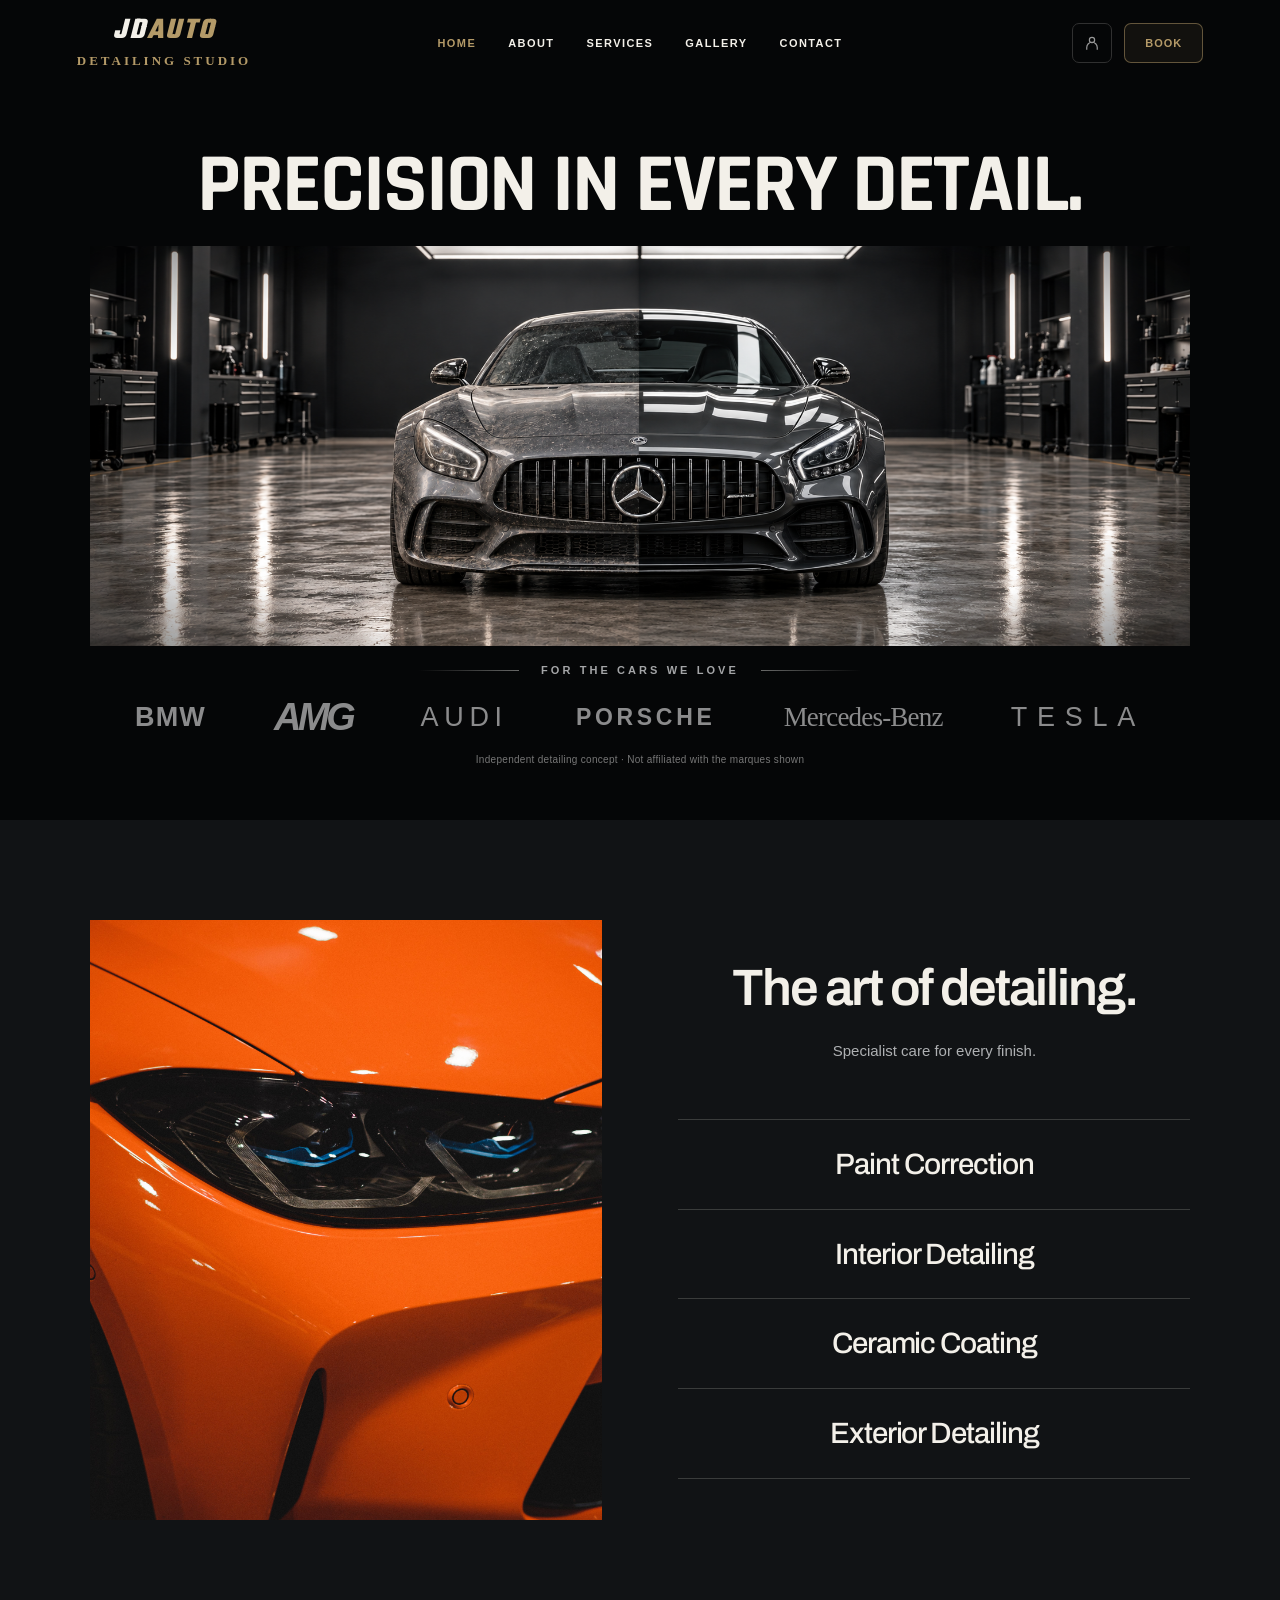
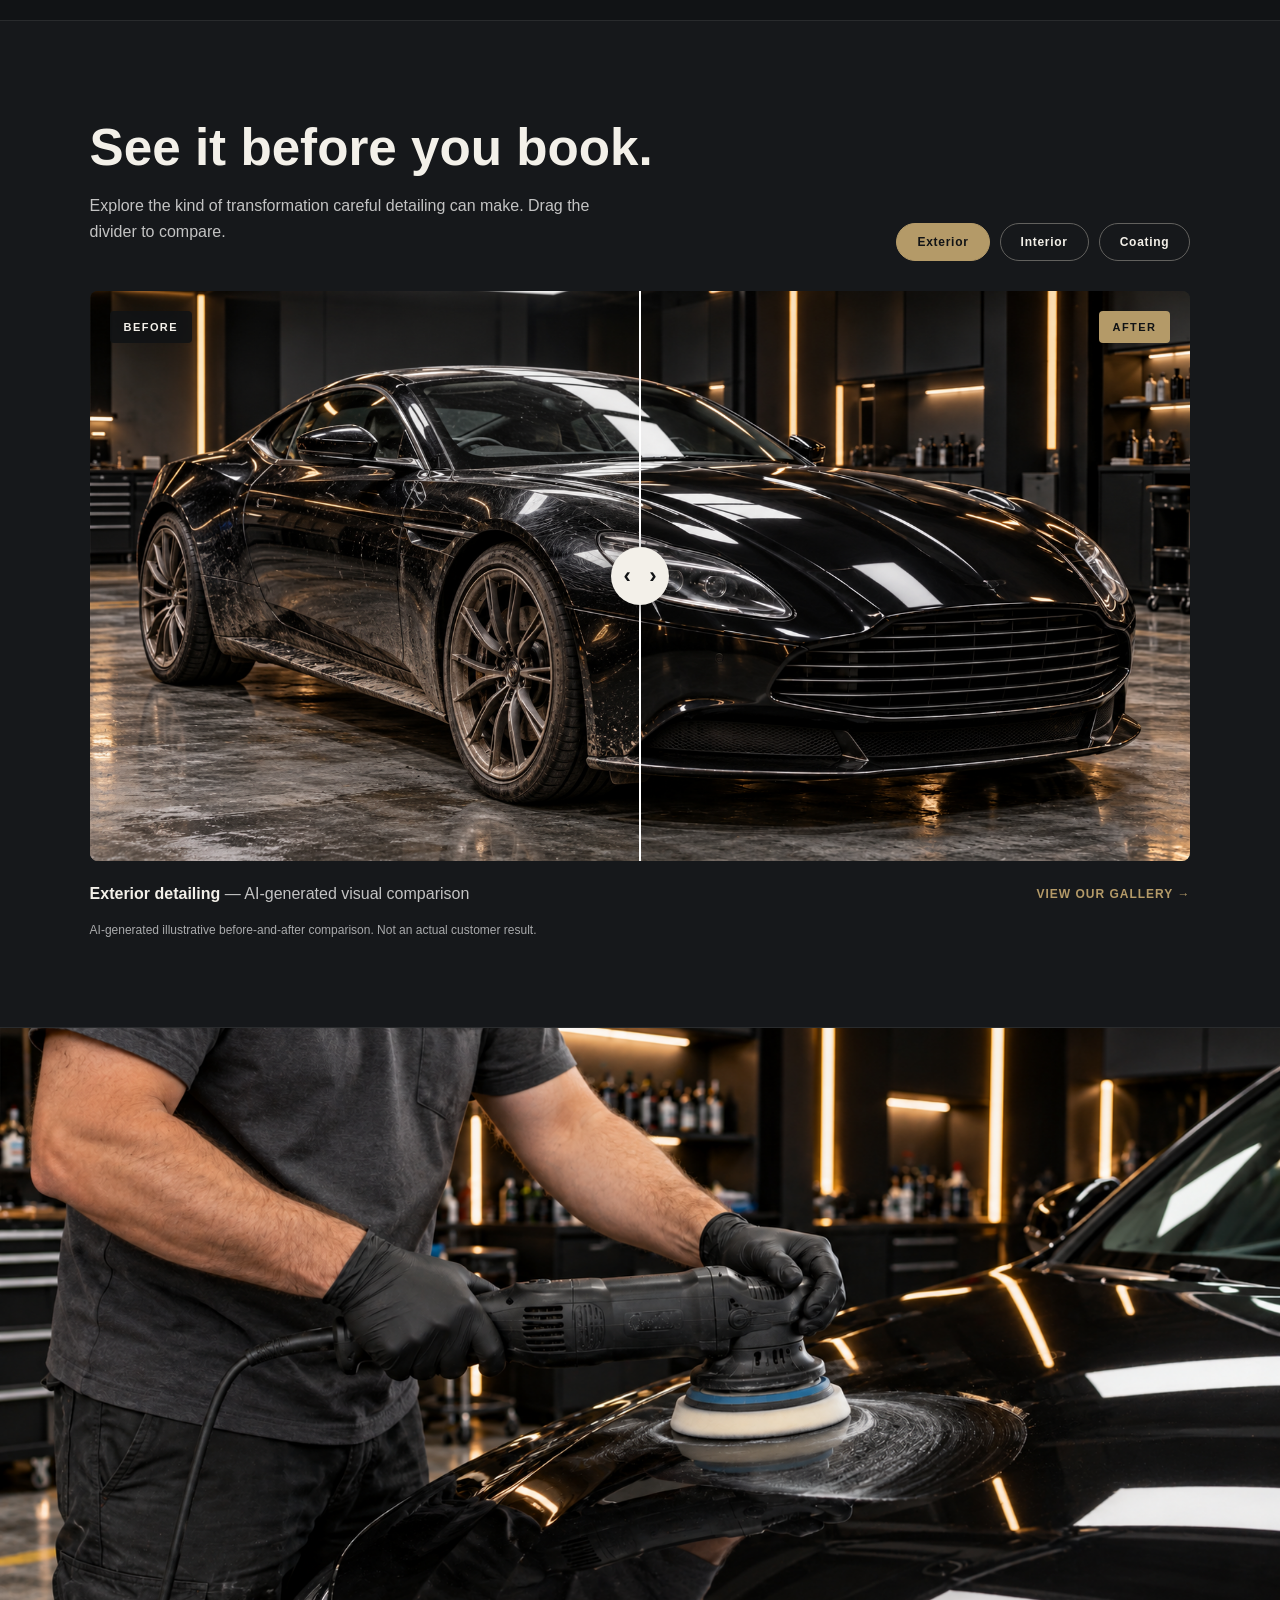
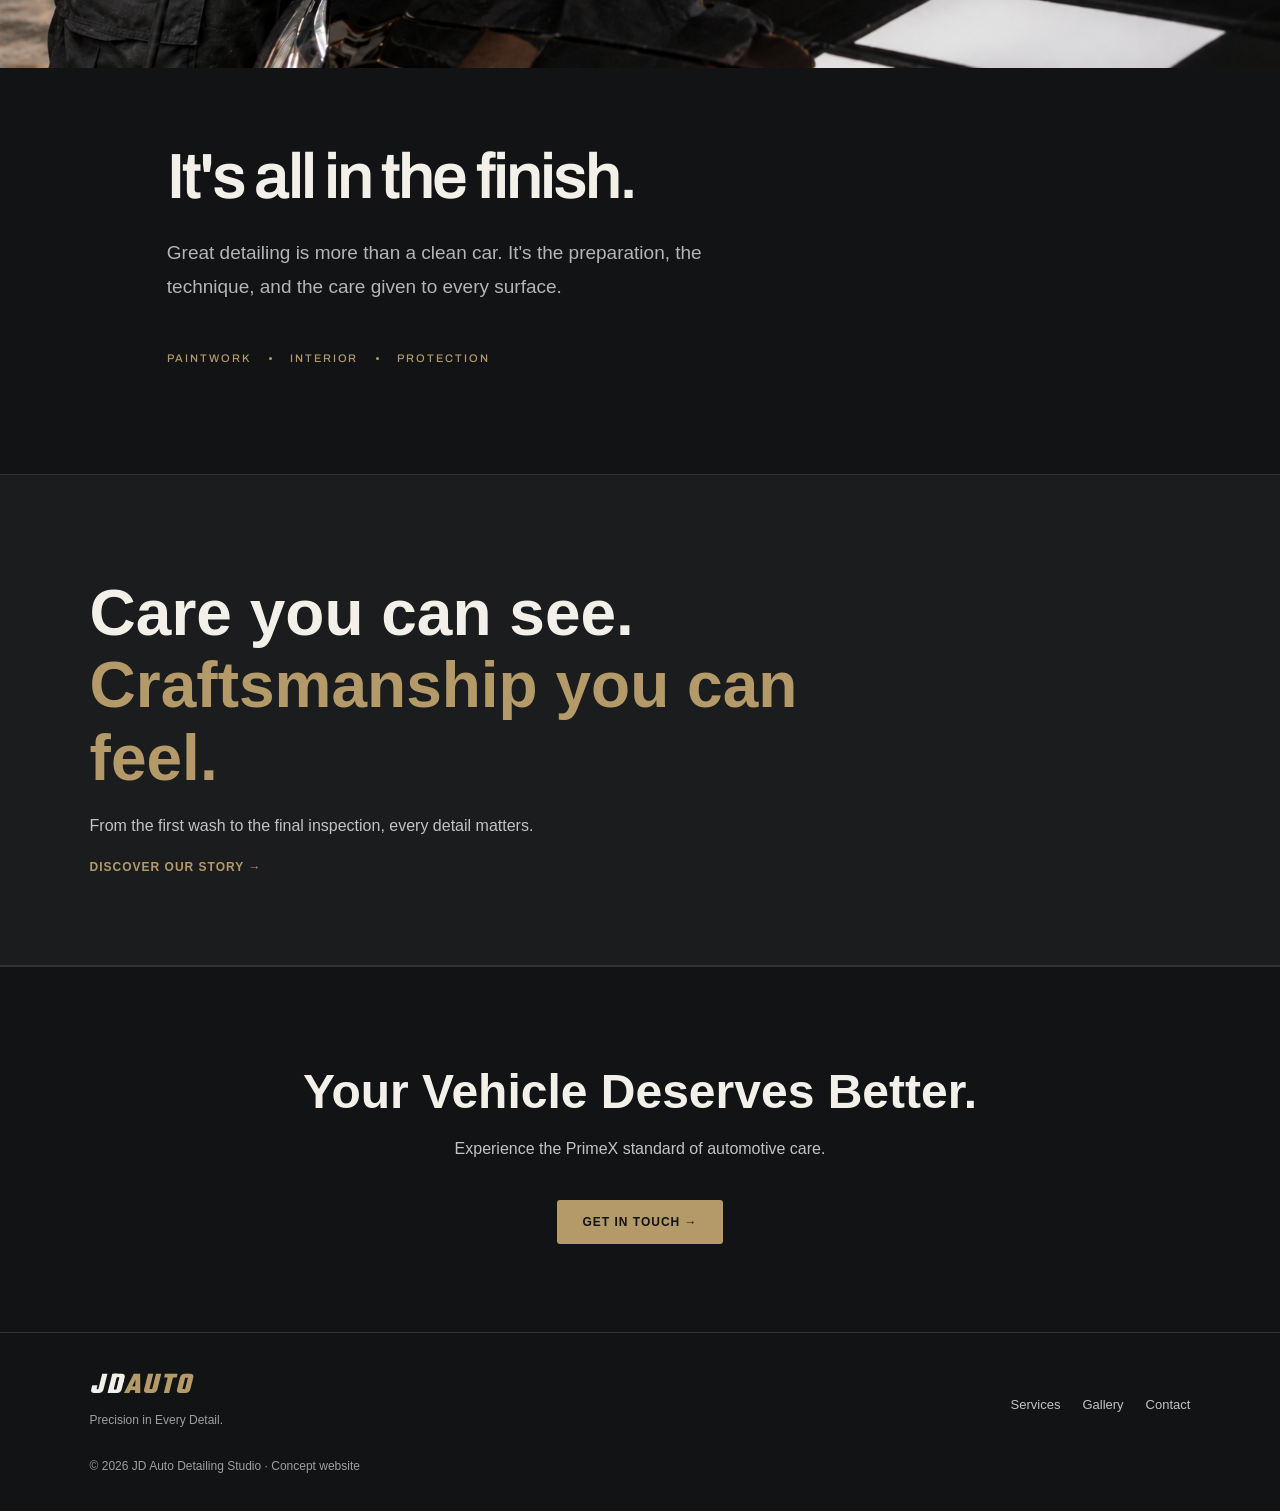
==== index.html @ acae7d59 "Update website styling, navigation and images" ====
<!DOCTYPE html>

<html lang="en">

<head>
    <meta charset="utf-8" />
    <meta content="width=device-width, initial-scale=1.0" name="viewport" />
    <meta content="PrimeX Auto Detailing — a premium automotive care website concept based in Malta."
        name="description" />
    <title>Home | PrimeX Auto Detailing</title>
    <link href="css/maincss.css" rel="stylesheet" />
    <link href="css/responsive.css" rel="stylesheet" />
    <link rel="preconnect" href="https://fonts.googleapis.com">
    <link rel="preconnect" href="https://fonts.gstatic.com" crossorigin>
    <link href="https://fonts.googleapis.com/css2?family=Teko:wght@600;700&display=swap" rel="stylesheet">
    <link href="https://fonts.googleapis.com/css2?family=Rajdhani:wght@600;700&display=swap" rel="stylesheet">
    <link href="https://fonts.googleapis.com/css2?family=Archivo:wght@400;500;600;700&display=swap" rel="stylesheet">
</head>

<body class="home-page"><a class="skip-link" href="#main-content">Skip to content</a>
    <header class="site-header">
    <a class="logo" href="index.html" aria-label="JD Auto home">
        <span class="logo-name">
            JD<span class="logo-x">AUTO</span>
        </span>
        <span class="logo-subtitle">DETAILING STUDIO</span>
    </a>

    <button
        class="menu-toggle"
        type="button"
        aria-controls="main-nav"
        aria-expanded="false"
        aria-label="Open navigation"
    >
        <span></span><span></span><span></span>
    </button>

    <nav class="main-nav" id="main-nav" aria-label="Main navigation">
        <a href="index.html" class="active" aria-current="page">HOME</a>
        <a href="about.html">ABOUT</a>
        <a href="services.html">SERVICES</a>
        <a href="gallery.html">GALLERY</a>
        <a href="contact.html">CONTACT</a>
    </nav>

    <div class="header-actions">
        <button
            class="header-login"
            type="button"
            aria-label="Login — coming soon"
            disabled
        >
            <svg
                width="18"
                height="18"
                viewBox="0 0 24 24"
                fill="none"
                stroke="currentColor"
                stroke-width="1.6"
                aria-hidden="true"
            >
                <circle cx="12" cy="8" r="3.5"></circle>
                <path d="M5 21v-3a7 7 0 0 1 14 0v3"></path>
            </svg>
        </button>

        <a class="header-book" href="contact.html">BOOK</a>
    </div>
</header>

    <main id="main-content">
        <section class="hero hero-minimal">
            <div class="hero-content">
                <h1>Precision in Every Detail.</h1>
                <!-- <p class="hero-description">Exceptional automotive care, refined down to the smallest detail.</p> -->
            </div>
            <div aria-hidden="false" class="hero-image"><img alt="AMG GT detailing before and after"
                    fetchpriority="high"
                    src="images/hero-bg.png" />
            </div>


            <div aria-label="Automotive marques admired by enthusiasts" class="hero-marques">
                <p>FOR THE CARS WE LOVE</p>
                <ul aria-label="Car marques">
                    <li class="marque-bmw">BMW</li>
                    <li class="marque-amg">AMG</li>
                    <li class="marque-audi">AUDI</li>
                    <li class="marque-porsche">PORSCHE</li>
                    <li class="marque-mercedes">Mercedes-Benz</li>
                    <li class="marque-tesla">TESLA</li>
                </ul>
                <span class="marques-note">Independent detailing concept · Not affiliated with the marques shown</span>
            </div>
        </section>
        
<section class="services-editorial" id="services">
    <div class="services-editorial-image">
        <img
            src="images/services-feature.jpg"
            alt="Detailed view of a sleek yellow sports car with glossy reflections captured in Berlin."
            loading="lazy"
        >
    </div>

    <div class="services-editorial-content">
        <h2>The art of detailing.</h2>

        <p class="services-editorial-intro">
            Specialist care for every finish.
        </p>

        <div class="services-editorial-list">

            <a href="services.html#paint-correction" class="editorial-service">
                <span class="service-name">Paint Correction</span>
            </a>

            <a href="services.html#interior-detailing" class="editorial-service">
                <span class="service-name">Interior Detailing</span>
            </a>

            <a href="services.html#ceramic-coating" class="editorial-service">
                <span class="service-name">Ceramic Coating</span>
            </a>

            <a href="services.html#exterior-detailing" class="editorial-service">
                <span class="service-name">Exterior Detailing</span>
            </a>

        </div>
    </div>
</section>

        <section aria-labelledby="difference-title" class="difference-section">
            <div class="difference-heading">
                <div>
                    <p class="eyebrow">THE DIFFERENCE</p>
                    <h2 id="difference-title">See it before you book.</h2>
                    <p class="difference-intro">Explore the kind of transformation careful detailing can make. Drag the
                        divider to compare.</p>
                </div>
                <div aria-label="Choose a detailing example" class="difference-filters" role="group">
                    <button aria-pressed="true" class="difference-filter is-selected" data-example="exterior"
                        type="button">Exterior</button>
                    <button aria-pressed="false" class="difference-filter" data-example="interior"
                        type="button">Interior</button>
                    <button aria-pressed="false" class="difference-filter" data-example="coating"
                        type="button">Coating</button>
                </div>
            </div>
            <div class="comparison" id="primex-comparison" style="--split:50%">
                <img alt="AI-generated polished black sports coupe after detailing" class="comparison-after" id="comparison-after"
                    loading="lazy"
                    src="images/exterior-after.png" />
                <div aria-hidden="true" class="comparison-before">
                    <img alt="" id="comparison-before"
                        src="images/exterior-before.png" />
                </div>
                <span class="comparison-label comparison-label-before">BEFORE</span>
                <span class="comparison-label comparison-label-after">AFTER</span>
                <div aria-hidden="true" class="comparison-divider"><span class="comparison-knob">‹   ›</span></div>
                <label class="visually-hidden" for="comparison-range">Reveal more of the before or after image</label>
                <input aria-describedby="comparison-disclaimer" class="comparison-range" id="comparison-range" max="100"
                    min="0" type="range" value="50" />
            </div>
            <div class="difference-bottom">
                <p id="comparison-caption"><strong>Exterior detailing</strong> — AI-generated visual comparison</p>
                <a class="text-link" href="gallery.html">VIEW OUR GALLERY →</a>
            </div>
            <p class="difference-disclaimer" id="comparison-disclaimer">AI-generated illustrative before-and-after comparison. Not an actual customer result.</p>
        </section>
        
        
<!-- CRAFTSMANSHIP -->
<section class="craftsmanship">
    <div class="craftsmanship-image">
        <img
            src="images/car-polishing.png"
            alt="Professional detailer polishing the paintwork of a car"
            loading="lazy"
        >
    </div>

    <div class="craftsmanship-content">
        <h2>It's all in the finish.</h2>

        <p>
            Great detailing is more than a clean car.
            It's the preparation, the technique, and
            the care given to every surface.
        </p>

        <div class="craftsmanship-signature">
            PAINTWORK <span></span>
            INTERIOR <span></span>
            PROTECTION
        </div>
    </div>
</section>

        <section class="statement-section">
            <p class="eyebrow">THE PRIMEX APPROACH</p>
            <h2>Care you can see.<br /><em>Craftsmanship you can feel.</em></h2>
            <p>From the first wash to the final inspection, every detail matters.</p><a class="text-link"
                href="about.html">DISCOVER OUR STORY →</a>
        </section>
        <section class="cta-section">
            <p class="eyebrow">READY FOR A FRESH FINISH?</p>
            <h2>Your Vehicle Deserves Better.</h2>
            <p>Experience the PrimeX standard of automotive care.</p><a class="btn btn-primary" href="contact.html">GET
                IN TOUCH →</a>
        </section>
    </main>
    <footer class="site-footer">
        <div><a class="footer-brand" href="index.html">JD<span>AUTO</span></a>
            <p>Precision in Every Detail.</p>
        </div>
        <div class="footer-links"><a href="services.html">Services</a><a href="gallery.html">Gallery</a><a
                href="contact.html">Contact</a></div>
        <p class="footer-note">© 2026 JD Auto Detailing Studio · Concept website </p>
    </footer>
    <script defer="" src="js/difference.js"></script>
    <script defer="" src="js/site.js"></script>
    <script defer src="js/nav-scroll.js"></script>
</body>

</html>
---- css/maincss.css ----
/* PRIME X - GLOBAL STYLES */

* {
    box-sizing: border-box;
}

body {
    margin: 0;
    background-color: #111315;
    color: #F3F0E9;
    font-family: Arial, Helvetica, sans-serif;
}

/* HEADER */

.site-header {
    display: flex;
    justify-content: space-between;
    align-items: center;
    padding: 25px 7%;
    border-bottom: 1px solid #292B2D;
}

/* LOGO */

.logo {
    display: flex;
    flex-direction: column;
    align-items: center;
    text-decoration: none;
    width: fit-content;
}

/* SHARED BRAND TYPOGRAPHY */

.logo-name,
.footer-brand {
    font-family: "Teko", sans-serif;
    font-size: 30px;
    font-weight: 800;
    letter-spacing: 2px;
    line-height: 1;
    font-style: italic;
    color: #F3F0E9;
    text-decoration: none;
    margin: 0;
}

/* GOLD ACCENT */

.logo-x,
.footer-brand span {
    color: #B49A68;
}

/* .logo-name {
    font-family: 'Teko', sans-serif;
    font-size: 35px;
    font-weight: 700;
    letter-spacing: 2px;
    line-height: 1;
    color: #F3F0E9;
    margin-left: 30px;
    font-style: italic;
} */

/* .logo-x {
    color: #B49A68;
} */

.logo-subtitle {
    color: #B49A68;
    font-size: 10px;
    letter-spacing: 3px;
    line-height: 1.5;
}

/* NAVIGATION */

.main-nav {
    display: flex;
    gap: 30px;
}

.main-nav a {
    color: #F3F0E9;
    text-decoration: none;
    font-size: 12px;
    font-weight: bold;
    letter-spacing: 1px;
    transition: color 0.3s ease;
}

.main-nav a:hover,
.main-nav a.active {
    color: #B49A68;
}

/* HERO SECTION */

.hero {
    padding: 40px 7% 80px;
}

.hero-image {
    width: 100%;
    height: 480px;
    overflow: hidden;
    border-radius: 6px;
}

.hero-image img {
    width: 100%;
    height: 100%;
    object-fit: cover;
    display: block;
}

.hero-content {
    max-width: 750px;
    margin-top: 45px;
}

.hero-label {
    color: #B49A68;
    font-size: 12px;
    font-weight: bold;
    letter-spacing: 3px;
}

.hero-content h1 {
    font-size: clamp(36px, 5vw, 64px);
    line-height: 1.1;
    margin-top: 10px;
}

.hero-description {
    color: #C3C3C3;
    font-size: 1px;
    line-height: 0.8;
    max-width: 650px;
}

.hero-buttons {
    display: flex;
    gap: 5px;
    margin-top: 10px;
    flex-wrap: wrap;
}

/* BUTTONS */

.btn {
    display: inline-block;
    padding: 15px 25px;
    text-decoration: none;
    font-size: 12px;
    font-weight: bold;
    letter-spacing: 1px;
    border-radius: 3px;
    transition: 0.3s ease;
}

.btn-primary {
    background-color: #B49A68;
    color: #111315;
}

.btn-primary:hover {
    background-color: #D2BA8C;
}

.btn-secondary {
    border: 1px solid #777777;
    color: #F3F0E9;
}

.btn-secondary:hover {
    border-color: #B49A68;
    color: #B49A68;
}

/* HERO - MOBILE */




/* PRIMEX — SHARED SITE COMPONENTS */
:root {
    --ink: #111315;
    --gold: #B49A68;
    --white: #F3F0E9;
    --muted: #C3C3C3;
}

a {
    color: inherit;
}

img {
    max-width: 100%;
}

h1,
h2,
h3,
p {
    overflow-wrap: break-word;
}

:focus-visible {
    outline: 3px solid #D2BA8C;
    outline-offset: 4px;
}

.section-block {
    padding: 78px 7%;
}

.section-heading {
    max-width: 720px;
    margin-bottom: 36px;
}

.eyebrow {
    display: none;
    color: var(--gold);
    font-size: 12px;
    font-weight: 700;
    letter-spacing: 2.5px;
    text-transform: uppercase;
}

h2 {
    font-size: clamp(30px, 4vw, 48px);
    line-height: 1.13;
    margin: 12px 0 18px;
}

h3 {
    font-size: 21px;
}

.section-heading>p:last-child,
.page-intro>p:last-child,
.split-copy p,
.service-detail p,
.contact-aside p,
.statement-section>p:not(.eyebrow),
.cta-section>p:not(.eyebrow) {
    color: var(--muted);
    line-height: 1.8;
}

.services-grid {
    display: grid;
    grid-template-columns: repeat(4, minmax(0, 1fr));
    gap: 20px;
}

.service-card {
    background: #1A1C1E;
    border: 1px solid #303235;
    transition: transform .25s ease, border-color .25s ease;
}

.service-card:hover {
    transform: translateY(-5px);
    border-color: var(--gold);
}

.service-card a {
    text-decoration: none;
    display: block;
    height: 100%;
}

.media-frame {
    overflow: hidden;
    background: linear-gradient(135deg, #25282B, #0B0C0D);
    aspect-ratio: 4/3;
}

.media-frame img {
    width: 100%;
    height: 100%;
    display: block;
    object-fit: cover;
    transition: transform .35s ease;
}

.service-card:hover img {
    transform: scale(1.04);
}

.card-content {
    padding: 20px;
}

.card-content h3 {
    margin: 0 0 10px;
}

.card-content p {
    color: var(--muted);
    line-height: 1.65;
    font-size: 14px;
    min-height: 70px;
}

.text-link {
    display: inline-block;
    color: var(--gold);
    font-size: 12px;
    font-weight: 700;
    letter-spacing: 1px;
    text-decoration: none;
}

.text-link:hover {
    text-decoration: underline;
}

.statement-section {
    padding: 90px 7%;
    background: #1A1C1E;
    border-top: 1px solid #303235;
    border-bottom: 1px solid #303235;
}

.statement-section h2 {
    max-width: 850px;
    font-size: clamp(34px, 5vw, 66px);
}

.statement-section em {
    font-style: normal;
    color: var(--gold);
}

.cta-section {
    padding: 88px 7%;
    text-align: center;
    border-top: 1px solid #303235;
}

.cta-section h2 {
    margin: 10px 0;
}

.cta-section .btn {
    margin-top: 20px;
}

.site-footer {
    padding: 38px 7%;
    border-top: 1px solid #303235;
    display: flex;
    align-items: center;
    justify-content: space-between;
    gap: 20px;
    flex-wrap: wrap;
}

/* .footer-brand {
    font-family: 'Teko', sans-serif;
    font-size: 24px;
    font-weight: 800;
    letter-spacing: 2px;
    text-decoration: none;
    font-style: italic;
} */

/* .footer-brand span {
    color: var(--gold);
} */

.site-footer p {
    color: #9D9FA0;
    font-size: 12px;
}

.footer-links {
    display: flex;
    flex-wrap: wrap;
    gap: 22px;
}

.footer-links a {
    color: var(--muted);
    text-decoration: none;
    font-size: 13px;
}

.footer-links a:hover {
    color: var(--gold);
}

.footer-note {
    width: 100%;
    margin: 0;
}

.page-intro {
    padding: 88px 7% 72px;
    border-bottom: 1px solid #303235;
}

.page-intro h1 {
    font-size: clamp(38px, 6vw, 76px);
    line-height: 1.05;
    max-width: 850px;
    margin: 16px 0;
}

.page-intro>p:last-child {
    max-width: 670px;
    font-size: 18px;
}

.split-section {
    padding: 80px 7%;
    display: grid;
    grid-template-columns: 1fr 1fr;
    gap: 8%;
    align-items: center;
}

.media-frame.tall {
    aspect-ratio: 4/5;
}

.split-copy .btn {
    margin-top: 20px;
}

.values-grid {
    display: grid;
    grid-template-columns: repeat(3, 1fr);
    gap: 24px;
}

.values-grid article {
    border-top: 1px solid var(--gold);
    padding-top: 24px;
}

.values-grid span {
    color: var(--gold);
    font-size: 13px;
}

.values-grid p {
    color: var(--muted);
    line-height: 1.7;
}

.service-detail-grid {
    display: grid;
    grid-template-columns: repeat(2, minmax(0, 1fr));
    gap: 46px 24px;
}

.service-detail h2 {
    font-size: 28px;
}

.service-detail>div:last-child {
    padding: 16px 4px;
}

.service-detail p {
    line-height: 1.75;
}

.service-detail .text-link {
    margin-top: 12px;
}

.muted-panel {
    background: #1A1C1E;
}

.table-scroll {
    overflow-x: auto;
}

table {
    width: 100%;
    border-collapse: collapse;
    text-align: left;
    min-width: 560px;
}

caption {
    text-align: left;
    padding-bottom: 15px;
    color: var(--muted);
}

th,
td {
    padding: 18px 14px;
    border-bottom: 1px solid #414346;
}

thead th {
    color: var(--gold);
    font-size: 12px;
    text-transform: uppercase;
    letter-spacing: 1px;
}

tbody td {
    color: var(--muted);
}

.gallery-grid {
    display: grid;
    grid-template-columns: repeat(3, minmax(0, 1fr));
    gap: 22px;
}

.gallery-item {
    margin: 0;
}

.gallery-item img {
    display: block;
    width: 100%;
    aspect-ratio: 4/3;
    object-fit: cover;
    background: #25282B;
}

.gallery-item figcaption {
    color: var(--muted);
    font-size: 12px;
    padding: 12px 0;
}

.gallery-disclaimer {
    color: var(--muted);
    font-size: 13px;
    margin-top: 24px;
}

.contact-layout {
    display: grid;
    grid-template-columns: 1.3fr 1fr;
    gap: 8%;
}

.contact-panel h2,
.contact-aside h2 {
    font-size: 36px;
}

.contact-form {
    display: grid;
    gap: 20px;
    margin-top: 30px;
}

.contact-form label {
    display: grid;
    gap: 9px;
    font-size: 13px;
    font-weight: 700;
}

.field-row {
    display: grid;
    grid-template-columns: 1fr 1fr;
    gap: 18px;
}

input,
select,
textarea {
    width: 100%;
    border: 1px solid #515459;
    border-radius: 3px;
    background: #1B1E20;
    color: var(--white);
    font: inherit;
    padding: 14px;
}

textarea {
    resize: vertical;
}

input::placeholder,
textarea::placeholder {
    color: #A7A7A7;
}

.contact-form button {
    cursor: pointer;
    justify-self: start;
    border: 0;
}

.form-notice,
.small-note {
    font-size: 13px;
    color: var(--muted);
    line-height: 1.6;
}

.form-feedback {
    border-left: 3px solid var(--gold);
    padding: 14px;
    background: #222527;
    color: var(--white);
}

.info-divider {
    border-top: 1px solid #414346;
    margin: 28px 0;
}

.map-wrap {
    margin-top: 18px;
    border: 1px solid #414346;
    aspect-ratio: 4/3;
}

.map-wrap iframe {
    border: 0;
    width: 100%;
    height: 100%;
}

/* THE DIFFERENCE — interactive before / after comparison */
.difference-section {
    padding: 86px 7%;
    background: #16181b;
    border-top: 1px solid #292b2d;
    border-bottom: 1px solid #292b2d;
}

.difference-heading {
    display: flex;
    align-items: end;
    justify-content: space-between;
    flex-wrap: wrap;
    gap: 28px;
    margin-bottom: 30px;
}

.difference-heading h2 {
    font-size: clamp(30px, 4vw, 52px);
    line-height: 1.12;
    margin: 12px 0 16px;
}

.difference-intro {
    max-width: 530px;
    color: #c3c3c3;
    line-height: 1.65;
}

.difference-filters {
    display: flex;
    flex-wrap: wrap;
    gap: 10px;
}

.difference-filter {
    background: transparent;
    color: #f3f0e9;
    border: 1px solid #62615e;
    border-radius: 30px;
    padding: 11px 20px;
    cursor: pointer;
    font: 700 12px Arial, sans-serif;
    letter-spacing: .06em;
}

.difference-filter:hover,
.difference-filter.is-selected {
    background: #b49a68;
    border-color: #b49a68;
    color: #111315;
}

.comparison {
    position: relative;
    height: clamp(300px, 48vw, 570px);
    overflow: hidden;
    border-radius: 8px;
    background: #252525;
    isolation: isolate;
}

.comparison-after,
.comparison-before img {
    display: block;
    width: 100%;
    height: 100%;
    object-fit: cover;
    object-position: center;
}

.comparison-after {
    position: absolute;
    inset: 0;
}

.comparison-before {
    position: absolute;
    inset: 0;
    width: 100%;
    height: 100%;
    clip-path: inset(0 calc(100% - var(--split)) 0 0);
}

.comparison-before img {
    filter: none;
}

.comparison-label {
    position: absolute;
    top: 20px;
    z-index: 2;
    padding: 10px 14px;
    border-radius: 4px;
    font-size: 11px;
    font-weight: 700;
    letter-spacing: .13em;
    pointer-events: none;
}

.comparison-label-before {
    left: 20px;
    background: rgba(17, 19, 21, .88);
    color: #f3f0e9;
}

.comparison-label-after {
    right: 20px;
    background: #b49a68;
    color: #111315;
}

.comparison-divider {
    position: absolute;
    z-index: 2;
    left: var(--split);
    top: 0;
    bottom: 0;
    width: 2px;
    background: #fff;
    transform: translateX(-50%);
    pointer-events: none;
}

.comparison-knob {
    position: absolute;
    top: 50%;
    left: 50%;
    transform: translate(-50%, -50%);
    display: grid;
    place-items: center;
    width: 58px;
    height: 58px;
    border-radius: 50%;
    background: #f3f0e9;
    color: #111315;
    font-size: 22px;
    font-weight: 700;
    white-space: nowrap;
    box-shadow: 0 3px 20px #0008;
}

.comparison-range {
    position: absolute;
    z-index: 3;
    inset: 0;
    width: 100%;
    height: 100%;
    opacity: 0;
    cursor: ew-resize;
    margin: 0;
}

.comparison:focus-within {
    outline: 2px solid #b49a68;
    outline-offset: 4px;
}

.visually-hidden {
    position: absolute;
    width: 1px;
    height: 1px;
    padding: 0;
    margin: -1px;
    overflow: hidden;
    clip: rect(0, 0, 0, 0);
    white-space: nowrap;
    border: 0;
}

.difference-bottom {
    display: flex;
    justify-content: space-between;
    align-items: center;
    gap: 18px;
    flex-wrap: wrap;
    margin-top: 24px;
}

.difference-bottom p {
    margin: 0;
    color: #c3c3c3;
}

.difference-bottom strong {
    color: #f3f0e9;
}

.difference-disclaimer {
    color: #a9aaac;
    font-size: 12px;
    line-height: 1.6;
    margin: 18px 0 0;
    max-width: 900px;
}



/* PREMIUM ENHANCEMENTS — PrimeX */
html {
    scroll-behavior: smooth
}

body {
    overflow-x: hidden
}

button {
    font-family: inherit
}

.skip-link {
    position: absolute;
    left: 14px;
    top: -70px;
    background: #B49A68;
    color: #111315;
    padding: 12px;
    z-index: 99
}

.skip-link:focus {
    top: 12px
}

.menu-toggle {
    display: none;
    border: 1px solid #545454;
    background: transparent;
    border-radius: 3px;
    padding: 12px;
    cursor: pointer;
    min-width: 44px;
    min-height: 44px
}

.menu-toggle span {
    display: block;
    width: 21px;
    height: 2px;
    margin: 4px 0;
    background: #F3F0E9
}

.hero-trust {
    display: flex;
    flex-wrap: wrap;
    gap: 12px 24px;
    padding: 25px 0 0;
    margin: 28px 0 0;
    border-top: 1px solid #34373a;
    list-style: none;
    color: #bcbec0;
    font-size: 13px;
    letter-spacing: .02em
}

.hero-trust li::first-letter {
    color: #B49A68
}

.process-section {
    background: #111315
}

.process-grid,
.why-grid {
    display: grid;
    grid-template-columns: repeat(3, minmax(0, 1fr));
    gap: 28px
}

.process-grid article,
.why-grid article {
    border-top: 2px solid #34373a;
    padding: 25px 12px 0 0
}

.process-grid article:first-child,
.why-grid article:first-child {
    border-color: #B49A68
}

.process-grid span,
.why-grid span {
    color: #B49A68;
    font-weight: 700;
    font-size: 18px
}

.process-grid h3,
.why-grid h3 {
    margin: 18px 0 10px
}

.process-grid p,
.why-grid p {
    color: #C3C3C3;
    line-height: 1.7
}

.why-section {
    background: #1a1c1e
}

.gallery-toolbar {
    display: flex;
    justify-content: space-between;
    align-items: center;
    flex-wrap: wrap;
    gap: 20px;
    margin-bottom: 28px
}

.gallery-filters {
    display: flex;
    flex-wrap: wrap;
    gap: 10px
}

.gallery-filter {
    padding: 11px 19px;
    background: transparent;
    border: 1px solid #646464;
    color: #F3F0E9;
    border-radius: 999px;
    cursor: pointer;
    font-weight: 700
}

.gallery-filter.is-selected,
.gallery-filter:hover {
    background: #B49A68;
    border-color: #B49A68;
    color: #111315
}

.gallery-count {
    color: #C3C3C3;
    font-size: 13px
}

.gallery-item {
    position: relative
}

.gallery-item[hidden] {
    display: none
}

.gallery-open {
    position: absolute;
    right: 12px;
    top: 12px;
    background: #111315df;
    color: #F3F0E9;
    border: 1px solid #B49A68;
    border-radius: 3px;
    padding: 10px 12px;
    cursor: pointer;
    font-weight: 700;
    font-size: 11px;
    letter-spacing: .05em
}

.gallery-open:hover {
    background: #B49A68;
    color: #111315
}

.lightbox {
    border: 1px solid #545454;
    background: #141618;
    color: #F3F0E9;
    padding: 22px;
    width: min(95vw, 1020px);
    max-height: 94vh;
    border-radius: 8px
}

.lightbox::backdrop {
    background: #000d
}

.lightbox img {
    max-height: 65vh;
    max-width: 100%;
    margin: auto;
    object-fit: contain
}

.lightbox-close {
    position: absolute;
    right: 15px;
    top: 15px;
    border: 0;
    border-radius: 3px;
    background: #B49A68;
    color: #111315;
    padding: 10px 14px;
    cursor: pointer
}

.lightbox-caption {
    color: #C3C3C3;
    margin: 16px 0
}

.lightbox-controls {
    display: flex;
    justify-content: space-between;
    gap: 12px
}

.lightbox-controls button {
    border: 1px solid #B49A68;
    background: transparent;
    color: #F3F0E9;
    padding: 10px 16px;
    cursor: pointer
}

.faq-block {
    margin-top: 72px
}

.faq-list {
    display: grid;
    gap: 12px
}

.faq-list details {
    border: 1px solid #494949;
    background: #141618;
    padding: 20px
}

.faq-list summary {
    cursor: pointer;
    font-weight: 700;
    line-height: 1.5
}

.faq-list details p {
    color: #C3C3C3;
    line-height: 1.7;
    margin: 15px 0 0
}

.faq-list summary::marker {
    color: #B49A68
}

.enquiry-preview {
    border: 1px solid #B49A68;
    background: #1d2022;
    padding: 22px
}

.enquiry-preview h3 {
    margin-top: 0
}

.preview-detail {
    white-space: pre-wrap;
    color: #F3F0E9;
    line-height: 1.7
}

.copy-status {
    display: inline-block;
    margin-left: 12px;
    color: #B49A68
}








/* CINEMATIC HOMEPAGE HERO — 2026 refresh */
.hero-cinematic {
    position: relative;
    isolation: isolate;
    min-height: min(850px, 90svh);
    padding: 0 7%;
    display: flex;
    align-items: center;
    justify-content: center;
    text-align: center;
    overflow: hidden;
    background: #060708
}

.hero-cinematic .hero-image {
    position: absolute;
    inset: 0;
    z-index: -3;
    width: 100%;
    height: 100%;
    border-radius: 0;
    overflow: hidden
}

.hero-cinematic .hero-image img {
    width: 100%;
    height: 100%;
    object-fit: cover;
    object-position: center 57%;
    filter: brightness(.55) saturate(.72) contrast(1.17);
    transform: scale(1.015)
}

.hero-cinematic .hero-shade {
    position: absolute;
    inset: 0;
    z-index: -2;
    background: linear-gradient(180deg, rgba(4, 5, 7, .66) 0%, rgba(4, 5, 7, .47) 30%, rgba(4, 5, 7, .1) 55%, rgba(4, 5, 7, .73) 85%, #111315 100%), linear-gradient(90deg, rgba(0, 0, 0, .24), transparent 32%, transparent 68%, rgba(0, 0, 0, .24))
}

.hero-cinematic .hero-content {
    width: 100%;
    max-width: 1100px;
    margin: -110px auto 0;
    padding: 55px 0 0;
    position: relative;
    z-index: 1
}

.hero-cinematic h1 {
    margin: 0 auto 22px;
    font-size: clamp(52px, 8.4vw, 132px);
    line-height: .93;
    letter-spacing: .075em;
    font-weight: 900;
    text-shadow: 0 6px 35px rgba(0, 0, 0, .65)
}

.hero-cinematic h1 span {
    display: block
}

.hero-cinematic h1 .hero-gold {
    color: #B49A68;
    letter-spacing: .075em
}

.hero-cinematic .hero-description {
    max-width: 540px;
    margin: 0 auto;
    color: #e2e0dc;
    font-size: clamp(15px, 1.6vw, 19px);
    line-height: 1.65;
    text-shadow: 0 2px 12px #000
}

.hero-cinematic .hero-buttons {
    justify-content: center;
    gap: 15px;
    margin-top: 28px
}

.hero-cinematic .btn {
    min-height: 49px;
    padding: 17px 28px;
    border-radius: 100px;
    letter-spacing: .095em;
    font-size: 12px;
    box-shadow: 0 8px 26px #0005
}

.hero-cinematic .btn span {
    margin-left: 15px;
    font-size: 17px
}

.hero-cinematic .btn-secondary {
    background: rgba(10, 11, 13, .34);
    border-color: #858585;
    backdrop-filter: blur(8px)
}

.hero-marques {
    position: absolute;
    left: 7%;
    right: 7%;
    bottom: 28px;
    z-index: 1
}

.hero-marques>p {
    display: flex;
    align-items: center;
    justify-content: center;
    gap: 22px;
    margin: 0 0 24px;
    color: #c5c4c3;
    font-size: 11px;
    letter-spacing: .35em;
    font-weight: 700
}

.hero-marques>p:before,
.hero-marques>p:after {
    content: "";
    display: block;
    width: min(100px, 12vw);
    height: 1px;
    background: linear-gradient(90deg, transparent, #686867)
}

.hero-marques>p:after {
    transform: rotate(180deg)
}

.hero-marques ul {
    display: flex;
    align-items: center;
    justify-content: space-around;
    flex-wrap: wrap;
    gap: 18px 28px;
    list-style: none;
    padding: 0;
    margin: 0
}

.hero-marques li {
    color: #c4c4c3;
    font-weight: 800;
    font-size: clamp(16px, 2.2vw, 27px);
    letter-spacing: .04em;
    opacity: .72;
    white-space: nowrap
}

.hero-marques .marque-amg {
    font-style: italic;
    letter-spacing: -.09em;
    font-size: clamp(23px, 3vw, 38px)
}

.hero-marques .marque-audi {
    letter-spacing: .21em;
    font-weight: 500
}

.hero-marques .marque-porsche {
    font-size: clamp(14px, 1.8vw, 23px);
    letter-spacing: .16em
}

.hero-marques .marque-mercedes {
    font-family: Georgia, serif;
    font-weight: 400;
    letter-spacing: -.03em
}

.hero-marques .marque-tesla {
    letter-spacing: .36em;
    font-weight: 500
}

.hero-marques .marques-note {
    display: block;
    margin-top: 19px;
    color: #88898a;
    font-size: 10px;
    letter-spacing: .03em
}





/* MINIMALIST HERO — intentionally spacious, editorial styling */
.hero-minimal {
    position: relative;
    display: flex;
    flex-direction: column;
    align-items: center;
    min-height: 780px;
    padding: 95px 7% 35px;
    text-align: center;
    isolation: isolate;
    background: #050607;
    overflow: hidden
}

.hero-minimal .hero-content {
    position: relative;
    z-index: 2;
    max-width: 900px;
    margin: 0 auto;
    padding: 0
}

.hero-minimal h1 {
    max-width: 950px;
    margin: 0 auto 22px;
    font-size: clamp(40px, 5.5vw, 82px);
    font-weight: 600;
    letter-spacing: -.045em;
    line-height: 1.12;
    color: #F3F0E9;
    text-shadow: none
}

.hero-minimal .hero-description {
    max-width: 460px;
    margin: 0 auto;
    color: #bfc0c0;
    font-size: clamp(15px, 1.45vw, 18px);
    line-height: 1.75
}

.hero-minimal .hero-image {
    position: relative;
    z-index: 1;
    inset: auto;
    width: min(1150px, 100%);
    height: 380px;
    margin: 45px auto 0;
    border-radius: 0;
    overflow: hidden;
    background: #08090b
}

.hero-minimal .hero-image:before {
    content: "";
    position: absolute;
    inset: 0;
    z-index: 1;
    pointer-events: none;
    background: linear-gradient(90deg, #050607 0%, transparent 13%, transparent 87%, #050607 100%), linear-gradient(180deg, #050607 0%, transparent 22%, transparent 74%, #050607 100%)
}

.hero-minimal .hero-image img {
    width: 100%;
    height: 100%;
    object-fit: cover;
    object-position: center 57%;
    filter: grayscale(.75) brightness(.76) contrast(1.2);
    transform: none
}

.hero-minimal .hero-marques {
    position: relative;
    z-index: 2;
    left: auto;
    right: auto;
    bottom: auto;
    width: min(1050px, 100%);
    margin: 15px auto 0;
    padding: 0
}

.hero-minimal .hero-marques>p {
    margin-bottom: 20px;
    color: #a4a5a7;
    letter-spacing: .28em
}

.hero-minimal .hero-marques li {
    color: #b8b8b9;
    opacity: .6
}

.hero-minimal .hero-marques .marques-note {
    color: #777;
    font-size: 10px;
    margin-top: 15px
}

/* PRIMEX — EDITORIAL NAVIGATION / HERO-INTEGRATED HEADER */
.home-page .site-header {
    position: absolute;
    top: 0;
    left: 0;
    right: 0;
    z-index: 50;
    padding: 24px 7%;
    border-bottom: 1px solid transparent;
    background: transparent;
    transition: background .3s ease, border-color .3s ease, box-shadow .3s ease, padding .3s ease;
}
.home-page .site-header.is-scrolled {
    position: fixed;
    padding-top: 13px;
    padding-bottom: 13px;
    background: rgba(12, 14, 16, .94);
    border-bottom-color: rgba(180, 154, 104, .22);
    box-shadow: 0 12px 35px rgba(0,0,0,.28);
    -webkit-backdrop-filter: blur(16px);
    backdrop-filter: blur(16px);
}

.home-page .logo-name {
    font-family: "Teko", sans-serif;
    font-size: 30px;
    font-weight: 700;
    letter-spacing: 2px;
    line-height: 1;
    font-style: italic;
}

.home-page .logo-x { color: #B49A68; }
.home-page .logo-subtitle {
    font-family: "Cormorant Garamond", Georgia, serif;
    font-weight: 600;
    font-size: 13px;
    letter-spacing: .23em;
    margin-top: 5px;
}
.home-page .main-nav { gap: clamp(17px, 2.4vw, 36px); }
.home-page .main-nav a {
    font-family: "Manrope", Arial, sans-serif;
    font-weight: 600;
    font-size: 11px;
    letter-spacing: .13em;
    position: relative;
    padding: 9px 0;
}
.home-page .main-nav a::after {
    content: "";
    position: absolute;
    left: 0;
    right: 100%;
    bottom: 1px;
    height: 1px;
    background: #B49A68;
    transition: right .25s ease;
}
.home-page .main-nav a:hover::after,
.home-page .main-nav a.active::after { right: 0; }
.home-page .hero-minimal { padding-top: 150px; }




.hero-minimal h1 {
    font-family: "Rajdhani", sans-serif;
    font-size: clamp(8px, 6.5vw, 100px);
    font-weight: 700;
    line-height: 1.02;
    letter-spacing: -0.025em;
    text-transform: uppercase;
    max-width: 1100px;
    margin: 0 auto 24px;
}

/* JD AUTO — Minimal hero */

.hero-minimal {
    min-height: 0;
    height: auto;
    padding: 130px 7% 60px;
    display: flex;
    flex-direction: column;
    align-items: center;
}

.hero-minimal .hero-content {
    margin: 0 auto;
    padding: 0;
    max-width: 1100px;
}

.hero-minimal h1 {
    margin: 0;
    line-height: 1;
}

/* Large automotive image beneath the headline */
.hero-minimal .hero-image {
    width: min(1350px, 100%);
    height: 420px;
    margin: 5px auto 0;
    overflow: hidden;
}

.hero-minimal .hero-image img {
    width: 100%;
    height: 100%;
    object-fit: cover;
    object-position: center 57%;
    transform: none;
}

/* Hide marque strip from the homepage hero */
.hero-minimal .hero-marques {
    display: block;
    width: min(1050px, 100%);
    margin: 20px auto 0;
    padding: 0;
}

/* Smaller screens */



/* JD AUTO — EDITORIAL SERVICES */

.services-editorial {
    display: grid;
    grid-template-columns: 1fr 1fr;
    gap: clamp(35px, 6vw, 100px);
    align-items: center;
    padding: 100px 7%;
    background: #111315;
}

.services-editorial-image {
    height: 600px;
    overflow: hidden;
    background: #1A1C1E;
}

.services-editorial-image img {
    display: block;
    width: 100%;
    height: 100%;
    object-fit: cover;
    transition: transform 0.6s ease;
}

.services-editorial-image:hover img {
    transform: scale(1.035);
}

.services-editorial-content h2 {
    font-family: "Archivo", sans-serif;
    font-size: clamp(36px, 4vw, 62px);
    font-weight: 600;
    line-height: 1.08;
    letter-spacing: -0.04em;
    margin: 0 0 20px;
    max-width: 550px;
    text-align: center;
    margin-inline: auto;
}

.services-editorial-intro {
    color: #AEB0B2;
    font-size: 15px;
    line-height: 1.8;
    max-width: 550px;
    margin: 0 0 55px;
    text-align: center;
    margin-inline: auto;
}

.services-editorial-list {
    border-top: 1px solid #454545;
}

.editorial-service {
    display: flex;
    align-items: center;
    gap: 20px;
    padding: 26px 0;
    border-bottom: 1px solid #454545;
    color: #F3F0E9;
    text-decoration: none;
    transition: padding-left 0.3s ease;
}


/* JD AUTO — Minimal luxury service menu */

.services-editorial-list {
    border-top: 1px solid rgba(243, 240, 233, 0.18);
}

.editorial-service {
    display: block;
    padding: 26px 0;
    border-bottom: 1px solid rgba(243, 240, 233, 0.18);

    font-family: "Archivo", sans-serif;
    font-size: clamp(21px, 2.3vw, 32px);
    font-weight: 500;
    letter-spacing: -0.035em;
    line-height: 1.25;

    text-align: center;

    color: #F3F0E9;
    text-decoration: none;

    transition:
        color 0.25s ease,
        padding-left 0.25s ease;
}

.editorial-service:hover,
.editorial-service:focus-visible {
    color: #B49A68;
    padding-left: 8px;
}






/* RESPONSIVE */






/* ========================================
   JD AUTO — CRAFTSMANSHIP
======================================== */

.craftsmanship {
    background: #111315;
    padding: 0 0 110px;
}

.craftsmanship-image {
    width: 100%;
    height: clamp(350px, 50vw, 650px);
    overflow: hidden;
    background: #1A1C1E;
}

.craftsmanship-image img {
    display: block;
    width: 100%;
    height: 100%;
    object-fit: cover;
    object-position: center;
}

.craftsmanship-content {
    max-width: 1100px;
    margin: 0 auto;
    padding: 75px 6% 0;
}

.craftsmanship-content h2 {
    font-family: "Archivo", sans-serif;
    font-size: clamp(38px, 5vw, 72px);
    font-weight: 600;
    letter-spacing: -0.045em;
    line-height: 1.05;
    color: #F3F0E9;
    margin: 0 0 26px;
}

.craftsmanship-content p {
    max-width: 620px;
    font-size: clamp(16px, 1.5vw, 19px);
    line-height: 1.8;
    color: #B5B5B5;
    margin: 0;
}

.craftsmanship-signature {
    display: flex;
    align-items: center;
    flex-wrap: wrap;
    gap: 18px;
    margin-top: 48px;

    font-family: "Archivo", sans-serif;
    font-size: 11px;
    font-weight: 500;
    letter-spacing: 0.18em;
    color: #B49A68;
}

.craftsmanship-signature span {
    width: 3px;
    height: 3px;
    border-radius: 50%;
    background: #B49A68;
}


/* ==========================================
   JD AUTO — COMPACT EDITORIAL HERO
========================================== */

.home-page .hero-minimal {
    position: relative;
    display: flex;
    flex-direction: column;
    align-items: center;
    justify-content: flex-start;

    width: 100%;
    min-height: 0;
    height: auto;

    padding: 145px 7% 55px;
    background: #050607;
    text-align: center;
    overflow: hidden;
}

/* Remove full-screen background overlay */
.home-page .hero-minimal::after {
    content: none;
}

/* Headline */
.home-page .hero-minimal .hero-content {
    position: relative;
    z-index: 2;
    width: 100%;
    max-width: 1300px;
    margin: 0 auto;
    padding: 0;
}

.home-page .hero-minimal h1 {
    font-family: 'Rajdhani', sans-serif;
    font-size: clamp(42px, 6.5vw, 100px);
    font-weight: 700;
    line-height: 1;
    letter-spacing: -0.025em;

    margin: 0 0 18px;
    color: #F3F0E9;
    text-shadow: none;
}

/* Car image: contained inside hero, not background */
.home-page .hero-minimal .hero-image {
    position: relative;
    inset: auto;
    z-index: 1;

    width: min(1350px, 100%);
    max-width: 1350px;
    height: 400px;

    margin: 0 auto;
    border-radius: 0;
    overflow: hidden;
    background: #050607;
}

/* Remove old image gradients */
.home-page .hero-minimal .hero-image::before,
.home-page .hero-minimal .hero-image::after {
    content: none;
    display: none;
}

/* Show actual car colors */
.home-page .hero-minimal .hero-image img {
    display: block;
    width: 100%;
    height: 100%;

    object-fit: cover;
    object-position: center 57%;

    filter: none;
    -webkit-filter: none;
    opacity: 1;
    transform: none;
}

/* Brand marquee beneath the car */
.home-page .hero-minimal .hero-marques {
    position: relative;
    z-index: 2;

    display: block;
    width: min(1050px, 100%);

    left: auto;
    right: auto;
    bottom: auto;

    margin: 18px auto 0;
    padding: 0;
}

.home-page .hero-minimal .hero-marques > p {
    color: #A4A5A7;
}

.home-page .hero-minimal .hero-marques li {
    color: #B8B8B9;
    opacity: 0.75;
}

.home-page .hero-minimal .hero-image {
    -webkit-mask-image: radial-gradient(
        ellipse 85% 95% at center,
        black 55%,
        transparent 100%
    );
    mask-image: radial-gradient(
        ellipse 85% 95% at center,
        black 55%,
        transparent 100%
    );
}

.home-page .site-header,
.home-page .site-header.is-scrolled {
    display: grid;
    grid-template-columns: 1fr auto 1fr;
    align-items: center;
    gap: 24px;
    padding: 16px 6%;
    background: #080808;
    border-bottom: 1px solid rgba(180, 154, 104, 0.18);
}

.home-page .logo {
    justify-self: start;
}

.home-page .main-nav {
    justify-self: center;
    align-items: center;
    gap: clamp(18px, 2.5vw, 40px);
}

.header-actions {
    display: flex;
    align-items: center;
    justify-self: end;
    gap: 12px;
}

.header-login,
.header-book {
    display: inline-flex;
    align-items: center;
    justify-content: center;
    min-height: 40px;
    border-radius: 7px;
    text-decoration: none;
}

.header-login {
    width: 40px;
    padding: 0;
    color: #999;
    background: transparent;
    border: 1px solid #303030;
    cursor: default;
}

.header-book {
    padding: 0 20px;
    color: #B49A68;
    background: rgba(180, 154, 104, 0.08);
    border: 1px solid rgba(180, 154, 104, 0.5);
    font-size: 11px;
    font-weight: 700;
    letter-spacing: 1px;
    transition: background 0.2s, color 0.2s;
}

.header-book:hover {
    color: #080808;
    background: #B49A68;
}

.header-book:focus-visible {
    outline: 2px solid #B49A68;
    outline-offset: 4px;
}

/* Transparent at the top */
.home-page .site-header {
    position: absolute;
    top: 0;
    left: 0;
    right: 0;
    background: transparent;
    border-bottom-color: transparent;
    box-shadow: none;
    backdrop-filter: none;
    -webkit-backdrop-filter: none;
}

/* Visible after scrolling */
.home-page .site-header.is-scrolled {
    position: fixed;
    background: rgba(8, 8, 8, 0.94);
    border-bottom-color: rgba(180, 154, 104, 0.18);
    backdrop-filter: blur(16px);
    -webkit-backdrop-filter: blur(16px);
}

.main-nav a.active,
.main-nav a[aria-current="page"] {
    text-decoration: none;
    border-bottom: none;
}

.main-nav a.active::after,
.main-nav a[aria-current="page"]::after {
    display: none;
}
---- css/responsive.css ----
/* JD AUTO — RESPONSIVE STYLES
   Load this file AFTER maincss.css.
   Original media queries are retained in their original relative order.
*/

@media (max-width: 700px) {
    .site-header {
        flex-direction: column;
        gap: 20px;
    }

    .main-nav {
        flex-wrap: wrap;
        justify-content: center;
        gap: 15px;
    }
}

@media (max-width: 700px) {
    .hero {
        padding: 25px 6% 50px;
    }

    .hero-image {
        height: 260px;
    }

    .hero-content {
        margin-top: 30px;
    }

    .hero-description {
        font-size: 15px;
    }
}

@media(max-width:1100px) {
    .services-grid {
        grid-template-columns: repeat(2, minmax(0, 1fr));
    }

    .gallery-grid {
        grid-template-columns: repeat(2, minmax(0, 1fr));
    }
}

@media(max-width:700px) {

    .section-block,
    .statement-section,
    .cta-section {
        padding: 55px 6%;
    }

    .page-intro {
        padding: 60px 6%;
    }

    .split-section {
        grid-template-columns: 1fr;
        padding: 55px 6%;
        gap: 28px;
    }

    .services-grid,
    .service-detail-grid,
    .values-grid,
    .gallery-grid,
    .contact-layout,
    .field-row {
        grid-template-columns: 1fr;
    }

    .site-footer {
        padding: 30px 6%;
    }

    .card-content p {
        min-height: 0;
    }

    .hero-image {
        height: 260px;
    }

    .contact-panel h2,
    .contact-aside h2 {
        font-size: 30px;
    }
}

@media(prefers-reduced-motion:reduce) {

    *,
    *::before,
    *::after {
        scroll-behavior: auto !important;
        transition: none !important;
        animation: none !important;
    }
}

@media (max-width: 700px) {
    .difference-section {
        padding: 52px 6%;
    }

    .comparison {
        height: 300px;
    }

    .comparison-label {
        top: 12px;
        padding: 8px;
        font-size: 10px;
    }

    .comparison-label-before {
        left: 12px;
    }

    .comparison-label-after {
        right: 12px;
    }

    .comparison-knob {
        width: 46px;
        height: 46px;
        font-size: 18px;
    }
}

@media(max-width:800px) {
    .site-header {
        flex-wrap: wrap
    }

    .menu-toggle {
        display: block;
        margin-left: auto
    }

    .main-nav {
        display: none;
        flex-basis: 100%;
        flex-direction: column;
        align-items: stretch;
        gap: 0;
        padding: 10px 0
    }

    .main-nav.is-open {
        display: flex
    }

    .main-nav a {
        padding: 14px 0;
        min-height: 44px
    }

    .process-grid,
    .why-grid {
        grid-template-columns: 1fr
    }

    .gallery-open {
        position: static;
        width: 100%;
        margin-top: 5px
    }
}

@media(max-width:700px) {
    .hero-trust {
        gap: 10px 16px
    }

    .lightbox {
        padding: 12px
    }

    .lightbox-controls button {
        font-size: 12px
    }
}

@media(prefers-reduced-motion:reduce) {
    html {
        scroll-behavior: auto
    }
}

@media(max-width:800px) {
    .hero-cinematic {
        min-height: 760px;
        padding: 0 6%
    }

    .hero-cinematic .hero-content {
        margin: -100px auto 0
    }

    .hero-cinematic h1 {
        font-size: clamp(43px, 10vw, 80px);
        letter-spacing: .025em
    }

    .hero-cinematic h1 .hero-gold {
        letter-spacing: .025em
    }

    .hero-marques {
        left: 6%;
        right: 6%;
        bottom: 25px
    }

    .hero-marques ul {
        gap: 15px 23px
    }

    .hero-marques li {
        font-size: 17px
    }

    .hero-marques>p {
        font-size: 10px;
        letter-spacing: .18em
    }
}

@media(max-width:480px) {
    .hero-cinematic {
        min-height: 740px
    }

    .hero-cinematic .hero-content {
        margin: -100px auto 0
    }

    .hero-cinematic h1 {
        font-size: clamp(40px, 11vw, 58px)
    }

    .hero-cinematic .hero-buttons {
        flex-direction: column;
        align-items: center
    }

    .hero-cinematic .hero-buttons .btn {
        width: min(100%, 300px)
    }

    .hero-marques ul {
        gap: 14px 20px
    }

    .hero-marques li {
        font-size: 14px
    }

    .hero-marques .marque-amg {
        font-size: 23px
    }

    .hero-marques .marque-porsche {
        font-size: 12px
    }

    .hero-marques .marque-mercedes {
        font-size: 15px
    }

    .hero-marques .marque-tesla {
        font-size: 13px
    }

    .hero-marques .marques-note {
        font-size: 9px
    }
}

@media(max-width:800px) {
    .hero-minimal {
        min-height: 0;
        padding: 80px 6% 36px
    }

    .hero-minimal .hero-content {
        margin: 0
    }

    .hero-minimal h1 {
        font-size: clamp(40px, 7vw, 62px)
    }

    .hero-minimal .hero-image {
        height: 310px;
        margin-top: 35px
    }

    .hero-minimal .hero-marques {
        bottom: auto
    }
}

@media(max-width:480px) {
    .hero-minimal {
        padding: 66px 6% 32px
    }

    .hero-minimal h1 {
        font-size: clamp(36px, 10vw, 48px)
    }

    .hero-minimal .hero-description {
        font-size: 15px
    }

    .hero-minimal .hero-image {
        height: 230px;
        margin-top: 25px
    }

    .hero-minimal .hero-marques ul {
        gap: 15px 19px
    }

    .hero-minimal .hero-marques li {
        font-size: 14px
    }

    .hero-minimal .hero-marques>p {
        font-size: 10px;
        letter-spacing: .12em
    }
}

@media (max-width: 800px) {
    .home-page .site-header { padding: 18px 6%; }
    .home-page .site-header.is-scrolled { padding: 12px 6%; }
    .home-page .main-nav {
        position: absolute;
        top: 100%;
        left: 0;
        right: 0;
        background: rgba(12,14,16,.98);
        padding: 12px 6% 18px;
        border-bottom: 1px solid #373431;
    }
    .home-page .main-nav a { padding: 13px 0; }
    .home-page .hero-minimal { padding-top: 155px; }
}

@media (max-width: 700px) {
    .home-page .site-header { flex-direction: row; gap: 14px; }
    .home-page .logo-subtitle { font-size: 11px; }
}

@media (prefers-reduced-motion: reduce) {
    .home-page .site-header, .home-page .main-nav a::after { transition: none; }
}

@media (max-width: 700px) {
    .hero-minimal {
        padding: 115px 5% 40px;
    }

    .hero-minimal h1 {
        font-size: clamp(38px, 9vw, 65px);
    }

    .hero-minimal .hero-image {
        height: 300px;
        margin-top: 10px;
    }
}

@media (max-width: 700px) {
    .editorial-service {
        padding: 21px 0;
        font-size: 23px;
    }
}

@media (prefers-reduced-motion: reduce) {
    .editorial-service {
        transition: none;
    }
}

@media (max-width: 800px) {
    .services-editorial {
        grid-template-columns: 1fr;
        padding: 65px 6%;
        gap: 35px;
    }

    .services-editorial-image {
        height: clamp(280px, 60vw, 480px);
    }

    .services-editorial-intro {
        margin-bottom: 35px;
    }

    .editorial-service {
        padding: 22px 0;
    }
}

@media (prefers-reduced-motion: reduce) {
    .services-editorial-image img,
    .editorial-service,
    .service-arrow {
        transition: none;
    }
}

@media (max-width: 700px) {
    .craftsmanship {
        padding-bottom: 75px;
    }

    .craftsmanship-image {
        height: 320px;
    }

    .craftsmanship-content {
        padding: 45px 6% 0;
    }

    .craftsmanship-content h2 {
        font-size: clamp(36px, 9vw, 52px);
    }

    .craftsmanship-signature {
        gap: 12px;
        margin-top: 35px;
        font-size: 9px;
        letter-spacing: 0.1em;
    }
}

/* ==============================================
   FULL-BLEED HERO — FINAL RESPONSIVE OVERRIDES
============================================== */
@media (max-width: 800px) {
    .home-page .hero-minimal {
        min-height: 100svh;
        padding: 135px 6% 35px;
    }
    .home-page .hero-minimal h1 {
        font-size: clamp(40px, 7.5vw, 72px);
    }
    .home-page .hero-minimal .hero-image {
        inset: 0;
        width: 100%;
        height: 100%;
        margin: 0;
    }
    .home-page .hero-minimal .hero-image img {
        object-position: center center;
    }
}
@media (max-width: 480px) {
    .home-page .hero-minimal {
        min-height: 100svh;
        padding: 120px 5% 28px;
    }
    .home-page .hero-minimal h1 {
        font-size: clamp(36px, 10vw, 52px);
        line-height: 1.02;
    }
    .home-page .hero-minimal .hero-marques { width: 100%; }
    .home-page .hero-minimal .hero-marques ul { gap: 12px 16px; }
    .home-page .hero-minimal .hero-marques li { font-size: 13px; }
    .home-page .hero-minimal .hero-marques .marques-note { font-size: 9px; }
}


/* ==========================================
   COMPACT HERO — TABLET
========================================== */

@media (max-width: 800px) {
    .home-page .hero-minimal {
        min-height: 0;
        padding: 135px 6% 45px;
    }

    .home-page .hero-minimal h1 {
        font-size: clamp(40px, 7vw, 65px);
    }

    .home-page .hero-minimal .hero-image {
        height: 310px;
    }
}

/* ==========================================
   COMPACT HERO — MOBILE
========================================== */

@media (max-width: 480px) {
    .home-page .hero-minimal {
        padding: 120px 5% 35px;
    }

    .home-page .hero-minimal h1 {
        font-size: clamp(36px, 10vw, 48px);
        margin-bottom: 12px;
    }

    .home-page .hero-minimal .hero-image {
        height: 230px;
    }

    .home-page .hero-minimal .hero-marques {
        margin-top: 15px;
    }
}
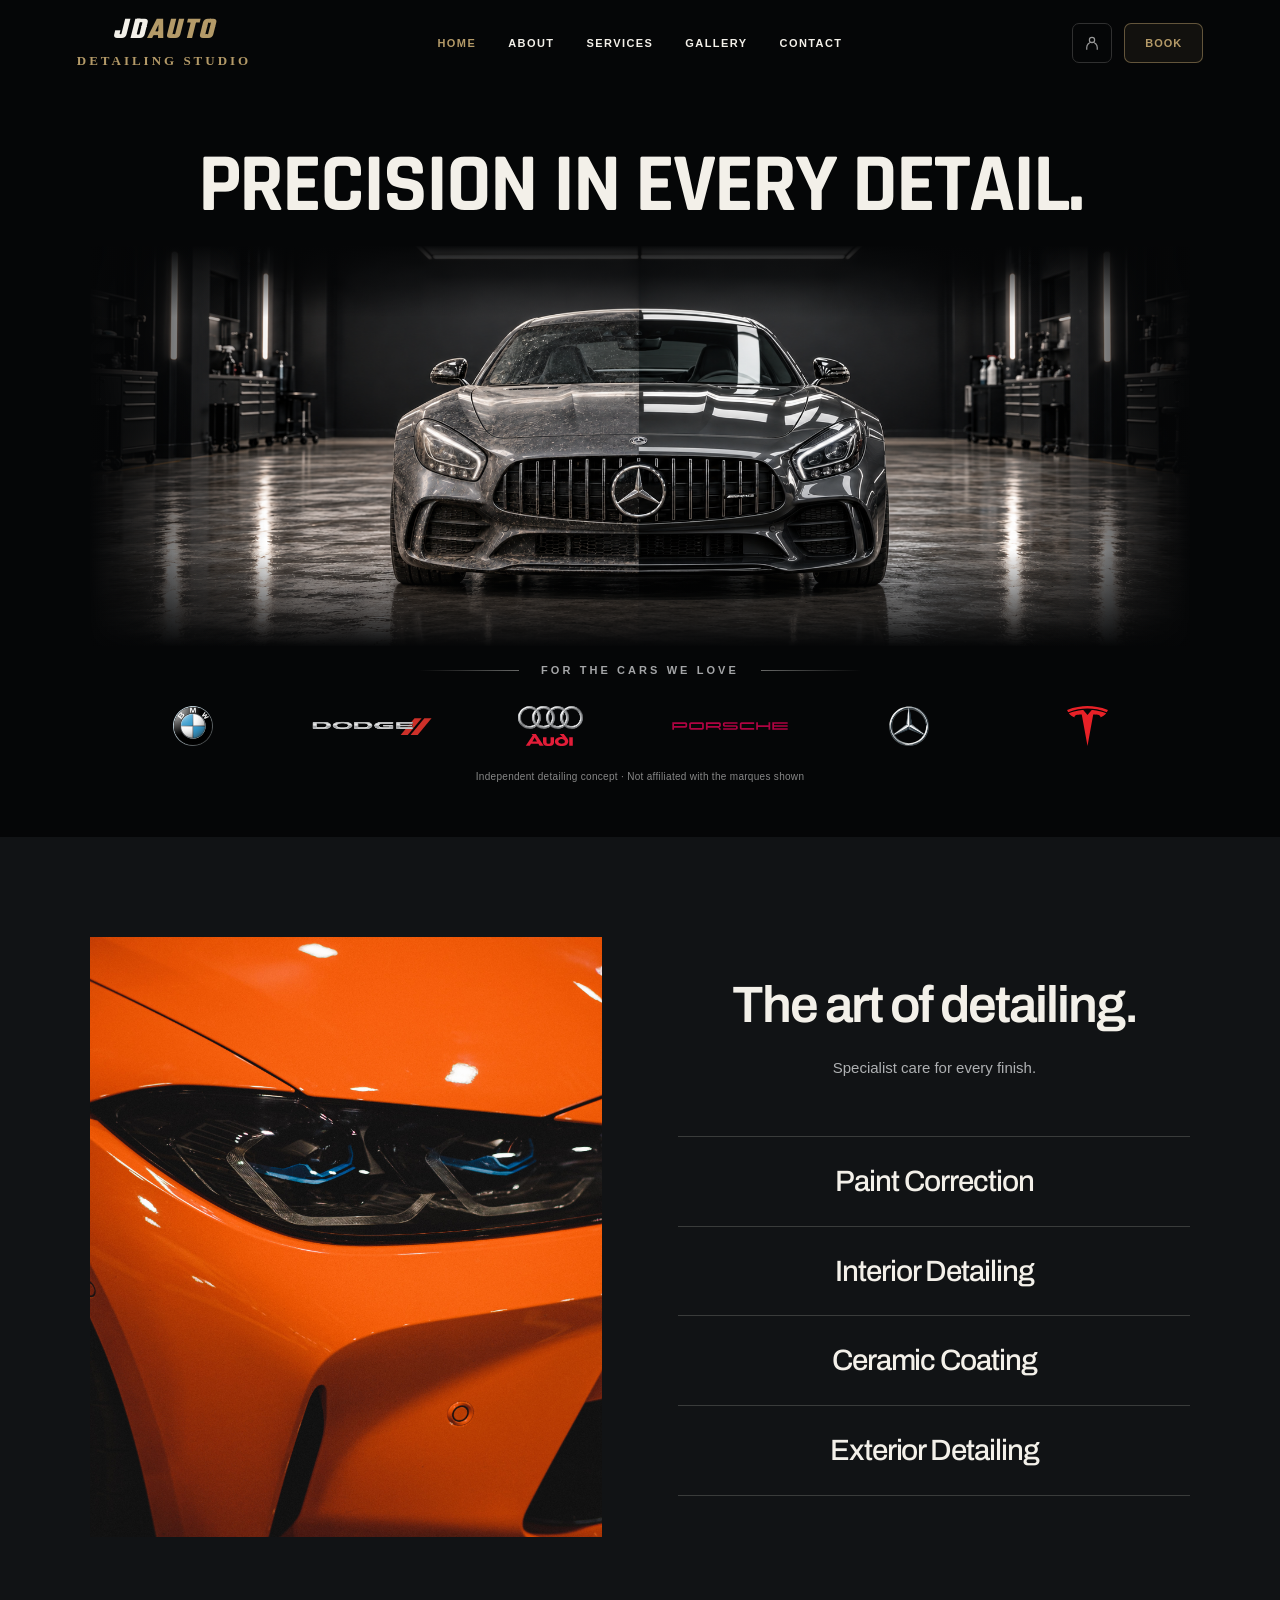
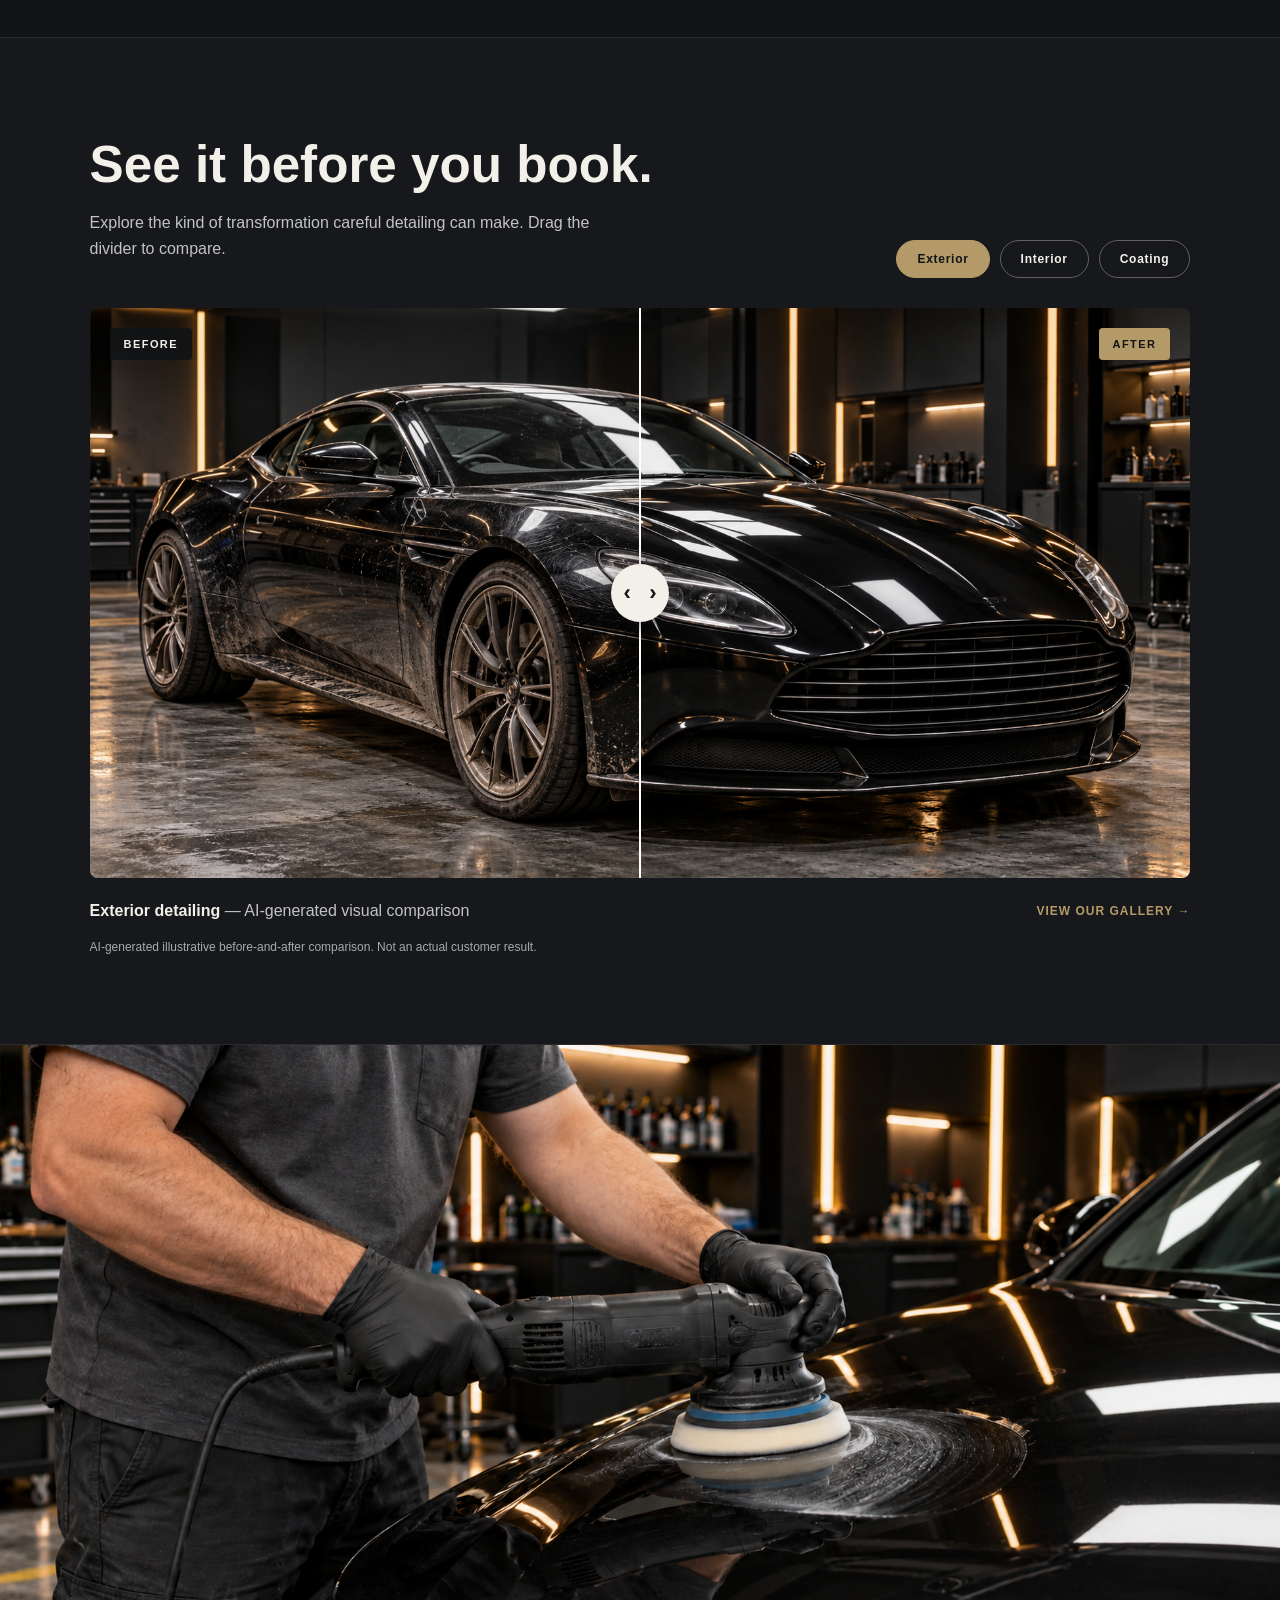
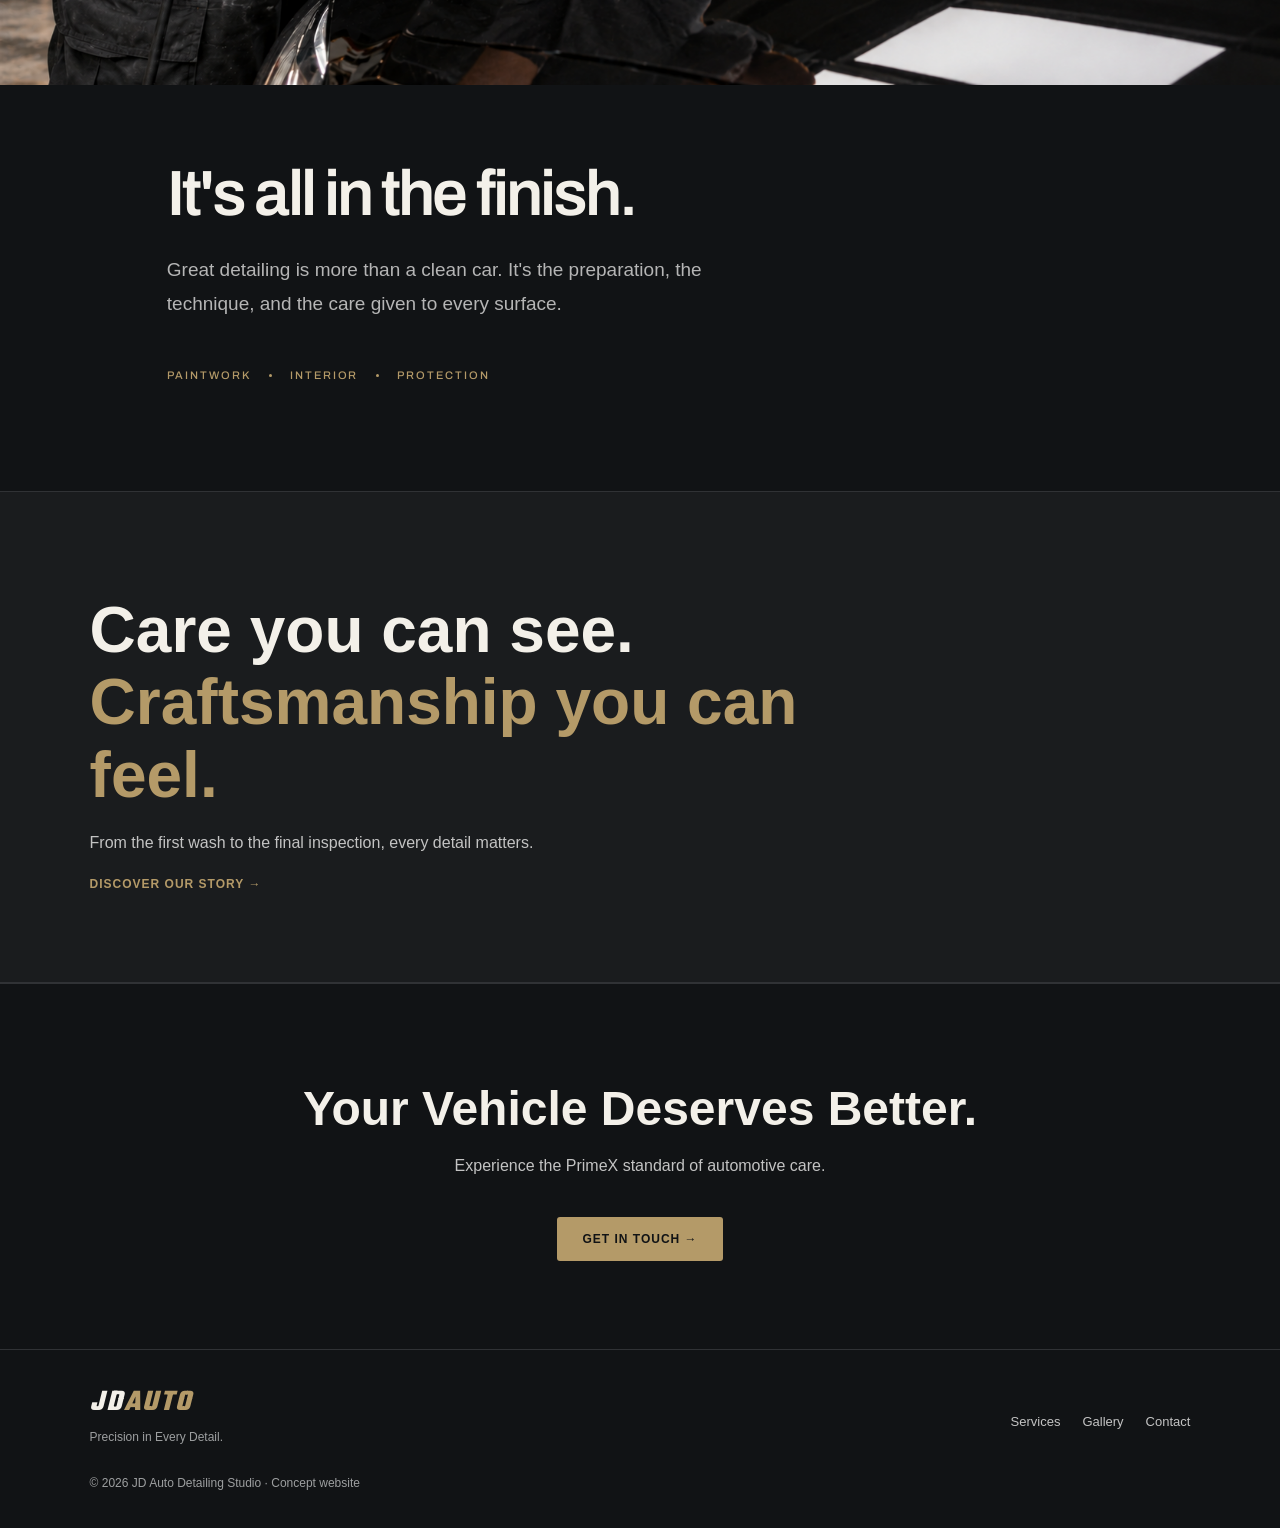
==== commit e7dd1279: "Refine hero image blending and add brand logos" ====
--- a/index.html
+++ b/index.html
@@ -73,7 +73,6 @@
         <section class="hero hero-minimal">
             <div class="hero-content">
                 <h1>Precision in Every Detail.</h1>
-                <!-- <p class="hero-description">Exceptional automotive care, refined down to the smallest detail.</p> -->
             </div>
             <div aria-hidden="false" class="hero-image"><img alt="AMG GT detailing before and after"
                     fetchpriority="high"
@@ -83,13 +82,13 @@
 
             <div aria-label="Automotive marques admired by enthusiasts" class="hero-marques">
                 <p>FOR THE CARS WE LOVE</p>
-                <ul aria-label="Car marques">
-                    <li class="marque-bmw">BMW</li>
-                    <li class="marque-amg">AMG</li>
-                    <li class="marque-audi">AUDI</li>
-                    <li class="marque-porsche">PORSCHE</li>
-                    <li class="marque-mercedes">Mercedes-Benz</li>
-                    <li class="marque-tesla">TESLA</li>
+                <ul>
+                    <li><img src="images/svg/BMW.svg" alt="BMW"></li>
+                    <li><img src="images/svg/Dodge_logo.svg" alt="Dodge"></li>
+                    <li><img src="images/svg/Audi_Logo_1995.svg" alt="Audi"></li>
+                    <li><img src="images/svg/Porsche_Schriftzug.svg" alt="Porsche"></li>
+                    <li><img src="images/svg/mercedes-benz-9.svg" alt="Mercedes-Benz"></li>
+                    <li><img src="images/svg/Tesla_T_symbol.svg" alt="Tesla"></li>
                 </ul>
                 <span class="marques-note">Independent detailing concept · Not affiliated with the marques shown</span>
             </div>
--- a/css/maincss.css
+++ b/css/maincss.css
@@ -1,4 +1,6 @@
-/* PRIME X - GLOBAL STYLES */
+/* JD AUTO — consolidated stylesheet. Keep responsive.css after this file. */
+
+/* Header, logo and navigation */
 
 * {
     box-sizing: border-box;
@@ -11,8 +13,6 @@
     font-family: Arial, Helvetica, sans-serif;
 }
 
-/* HEADER */
-
 .site-header {
     display: flex;
     justify-content: space-between;
@@ -21,8 +21,6 @@
     border-bottom: 1px solid #292B2D;
 }
 
-/* LOGO */
-
 .logo {
     display: flex;
     flex-direction: column;
@@ -30,8 +28,6 @@
     text-decoration: none;
     width: fit-content;
 }
-
-/* SHARED BRAND TYPOGRAPHY */
 
 .logo-name,
 .footer-brand {
@@ -46,27 +42,10 @@
     margin: 0;
 }
 
-/* GOLD ACCENT */
-
 .logo-x,
 .footer-brand span {
     color: #B49A68;
 }
-
-/* .logo-name {
-    font-family: 'Teko', sans-serif;
-    font-size: 35px;
-    font-weight: 700;
-    letter-spacing: 2px;
-    line-height: 1;
-    color: #F3F0E9;
-    margin-left: 30px;
-    font-style: italic;
-} */
-
-/* .logo-x {
-    color: #B49A68;
-} */
 
 .logo-subtitle {
     color: #B49A68;
@@ -74,8 +53,6 @@
     letter-spacing: 3px;
     line-height: 1.5;
 }
-
-/* NAVIGATION */
 
 .main-nav {
     display: flex;
@@ -96,7 +73,7 @@
     color: #B49A68;
 }
 
-/* HERO SECTION */
+/* Base hero and buttons */
 
 .hero {
     padding: 40px 7% 80px;
@@ -134,21 +111,12 @@
     margin-top: 10px;
 }
 
-.hero-description {
-    color: #C3C3C3;
-    font-size: 1px;
-    line-height: 0.8;
-    max-width: 650px;
-}
-
 .hero-buttons {
     display: flex;
     gap: 5px;
     margin-top: 10px;
     flex-wrap: wrap;
 }
-
-/* BUTTONS */
 
 .btn {
     display: inline-block;
@@ -180,12 +148,8 @@
     color: #B49A68;
 }
 
-/* HERO - MOBILE */
-
-
-
-
-/* PRIMEX — SHARED SITE COMPONENTS */
+/* Shared sections, pages, forms and footer */
+
 :root {
     --ink: #111315;
     --gold: #B49A68;
@@ -243,8 +207,15 @@
 
 .section-heading>p:last-child,
 .page-intro>p:last-child,
-.split-copy p,
-.service-detail p,
+.split-copy p {
+    color: var(--muted);
+    line-height: 1.8;
+}
+
+.service-detail p {
+    color: var(--muted);
+}
+
 .contact-aside p,
 .statement-section>p:not(.eyebrow),
 .cta-section>p:not(.eyebrow) {
@@ -362,19 +333,6 @@
     flex-wrap: wrap;
 }
 
-/* .footer-brand {
-    font-family: 'Teko', sans-serif;
-    font-size: 24px;
-    font-weight: 800;
-    letter-spacing: 2px;
-    text-decoration: none;
-    font-style: italic;
-} */
-
-/* .footer-brand span {
-    color: var(--gold);
-} */
-
 .site-footer p {
     color: #9D9FA0;
     font-size: 12px;
@@ -576,8 +534,7 @@
 }
 
 input,
-select,
-textarea {
+select {
     width: 100%;
     border: 1px solid #515459;
     border-radius: 3px;
@@ -588,6 +545,13 @@
 }
 
 textarea {
+    width: 100%;
+    border: 1px solid #515459;
+    border-radius: 3px;
+    background: #1B1E20;
+    color: var(--white);
+    font: inherit;
+    padding: 14px;
     resize: vertical;
 }
 
@@ -633,7 +597,8 @@
     height: 100%;
 }
 
-/* THE DIFFERENCE — interactive before / after comparison */
+/* Before-and-after comparison */
+
 .difference-section {
     padding: 86px 7%;
     background: #16181b;
@@ -695,16 +660,12 @@
     isolation: isolate;
 }
 
-.comparison-after,
-.comparison-before img {
+.comparison-after {
     display: block;
     width: 100%;
     height: 100%;
     object-fit: cover;
     object-position: center;
-}
-
-.comparison-after {
     position: absolute;
     inset: 0;
 }
@@ -718,6 +679,11 @@
 }
 
 .comparison-before img {
+    display: block;
+    width: 100%;
+    height: 100%;
+    object-fit: cover;
+    object-position: center;
     filter: none;
 }
 
@@ -829,19 +795,18 @@
     max-width: 900px;
 }
 
-
-
-/* PREMIUM ENHANCEMENTS — PrimeX */
+/* Accessibility, menus, galleries and supporting components */
+
 html {
-    scroll-behavior: smooth
+    scroll-behavior: smooth;
 }
 
 body {
-    overflow-x: hidden
+    overflow-x: hidden;
 }
 
 button {
-    font-family: inherit
+    font-family: inherit;
 }
 
 .skip-link {
@@ -851,11 +816,11 @@
     background: #B49A68;
     color: #111315;
     padding: 12px;
-    z-index: 99
+    z-index: 99;
 }
 
 .skip-link:focus {
-    top: 12px
+    top: 12px;
 }
 
 .menu-toggle {
@@ -866,7 +831,7 @@
     padding: 12px;
     cursor: pointer;
     min-width: 44px;
-    min-height: 44px
+    min-height: 44px;
 }
 
 .menu-toggle span {
@@ -874,7 +839,7 @@
     width: 21px;
     height: 2px;
     margin: 4px 0;
-    background: #F3F0E9
+    background: #F3F0E9;
 }
 
 .hero-trust {
@@ -887,55 +852,55 @@
     list-style: none;
     color: #bcbec0;
     font-size: 13px;
-    letter-spacing: .02em
+    letter-spacing: .02em;
 }
 
 .hero-trust li::first-letter {
-    color: #B49A68
+    color: #B49A68;
 }
 
 .process-section {
-    background: #111315
+    background: #111315;
 }
 
 .process-grid,
 .why-grid {
     display: grid;
     grid-template-columns: repeat(3, minmax(0, 1fr));
-    gap: 28px
+    gap: 28px;
 }
 
 .process-grid article,
 .why-grid article {
     border-top: 2px solid #34373a;
-    padding: 25px 12px 0 0
+    padding: 25px 12px 0 0;
 }
 
 .process-grid article:first-child,
 .why-grid article:first-child {
-    border-color: #B49A68
+    border-color: #B49A68;
 }
 
 .process-grid span,
 .why-grid span {
     color: #B49A68;
     font-weight: 700;
-    font-size: 18px
+    font-size: 18px;
 }
 
 .process-grid h3,
 .why-grid h3 {
-    margin: 18px 0 10px
+    margin: 18px 0 10px;
 }
 
 .process-grid p,
 .why-grid p {
     color: #C3C3C3;
-    line-height: 1.7
+    line-height: 1.7;
 }
 
 .why-section {
-    background: #1a1c1e
+    background: #1a1c1e;
 }
 
 .gallery-toolbar {
@@ -944,13 +909,13 @@
     align-items: center;
     flex-wrap: wrap;
     gap: 20px;
-    margin-bottom: 28px
+    margin-bottom: 28px;
 }
 
 .gallery-filters {
     display: flex;
     flex-wrap: wrap;
-    gap: 10px
+    gap: 10px;
 }
 
 .gallery-filter {
@@ -960,27 +925,27 @@
     color: #F3F0E9;
     border-radius: 999px;
     cursor: pointer;
-    font-weight: 700
+    font-weight: 700;
 }
 
 .gallery-filter.is-selected,
 .gallery-filter:hover {
     background: #B49A68;
     border-color: #B49A68;
-    color: #111315
+    color: #111315;
 }
 
 .gallery-count {
     color: #C3C3C3;
-    font-size: 13px
+    font-size: 13px;
 }
 
 .gallery-item {
-    position: relative
+    position: relative;
 }
 
 .gallery-item[hidden] {
-    display: none
+    display: none;
 }
 
 .gallery-open {
@@ -995,12 +960,12 @@
     cursor: pointer;
     font-weight: 700;
     font-size: 11px;
-    letter-spacing: .05em
+    letter-spacing: .05em;
 }
 
 .gallery-open:hover {
     background: #B49A68;
-    color: #111315
+    color: #111315;
 }
 
 .lightbox {
@@ -1010,18 +975,18 @@
     padding: 22px;
     width: min(95vw, 1020px);
     max-height: 94vh;
-    border-radius: 8px
+    border-radius: 8px;
 }
 
 .lightbox::backdrop {
-    background: #000d
+    background: #000d;
 }
 
 .lightbox img {
     max-height: 65vh;
     max-width: 100%;
     margin: auto;
-    object-fit: contain
+    object-fit: contain;
 }
 
 .lightbox-close {
@@ -1033,18 +998,18 @@
     background: #B49A68;
     color: #111315;
     padding: 10px 14px;
-    cursor: pointer
+    cursor: pointer;
 }
 
 .lightbox-caption {
     color: #C3C3C3;
-    margin: 16px 0
+    margin: 16px 0;
 }
 
 .lightbox-controls {
     display: flex;
     justify-content: space-between;
-    gap: 12px
+    gap: 12px;
 }
 
 .lightbox-controls button {
@@ -1052,70 +1017,64 @@
     background: transparent;
     color: #F3F0E9;
     padding: 10px 16px;
-    cursor: pointer
+    cursor: pointer;
 }
 
 .faq-block {
-    margin-top: 72px
+    margin-top: 72px;
 }
 
 .faq-list {
     display: grid;
-    gap: 12px
+    gap: 12px;
 }
 
 .faq-list details {
     border: 1px solid #494949;
     background: #141618;
-    padding: 20px
+    padding: 20px;
 }
 
 .faq-list summary {
     cursor: pointer;
     font-weight: 700;
-    line-height: 1.5
+    line-height: 1.5;
 }
 
 .faq-list details p {
     color: #C3C3C3;
     line-height: 1.7;
-    margin: 15px 0 0
+    margin: 15px 0 0;
 }
 
 .faq-list summary::marker {
-    color: #B49A68
+    color: #B49A68;
 }
 
 .enquiry-preview {
     border: 1px solid #B49A68;
     background: #1d2022;
-    padding: 22px
+    padding: 22px;
 }
 
 .enquiry-preview h3 {
-    margin-top: 0
+    margin-top: 0;
 }
 
 .preview-detail {
     white-space: pre-wrap;
     color: #F3F0E9;
-    line-height: 1.7
+    line-height: 1.7;
 }
 
 .copy-status {
     display: inline-block;
     margin-left: 12px;
-    color: #B49A68
-}
-
-
-
-
-
-
-
-
-/* CINEMATIC HOMEPAGE HERO — 2026 refresh */
+    color: #B49A68;
+}
+
+/* Cinematic hero variant and marque typography */
+
 .hero-cinematic {
     position: relative;
     isolation: isolate;
@@ -1126,7 +1085,7 @@
     justify-content: center;
     text-align: center;
     overflow: hidden;
-    background: #060708
+    background: #060708;
 }
 
 .hero-cinematic .hero-image {
@@ -1136,7 +1095,7 @@
     width: 100%;
     height: 100%;
     border-radius: 0;
-    overflow: hidden
+    overflow: hidden;
 }
 
 .hero-cinematic .hero-image img {
@@ -1145,14 +1104,14 @@
     object-fit: cover;
     object-position: center 57%;
     filter: brightness(.55) saturate(.72) contrast(1.17);
-    transform: scale(1.015)
+    transform: scale(1.015);
 }
 
 .hero-cinematic .hero-shade {
     position: absolute;
     inset: 0;
     z-index: -2;
-    background: linear-gradient(180deg, rgba(4, 5, 7, .66) 0%, rgba(4, 5, 7, .47) 30%, rgba(4, 5, 7, .1) 55%, rgba(4, 5, 7, .73) 85%, #111315 100%), linear-gradient(90deg, rgba(0, 0, 0, .24), transparent 32%, transparent 68%, rgba(0, 0, 0, .24))
+    background: linear-gradient(180deg, rgba(4, 5, 7, .66) 0%, rgba(4, 5, 7, .47) 30%, rgba(4, 5, 7, .1) 55%, rgba(4, 5, 7, .73) 85%, #111315 100%), linear-gradient(90deg, rgba(0, 0, 0, .24), transparent 32%, transparent 68%, rgba(0, 0, 0, .24));
 }
 
 .hero-cinematic .hero-content {
@@ -1161,7 +1120,7 @@
     margin: -110px auto 0;
     padding: 55px 0 0;
     position: relative;
-    z-index: 1
+    z-index: 1;
 }
 
 .hero-cinematic h1 {
@@ -1170,16 +1129,16 @@
     line-height: .93;
     letter-spacing: .075em;
     font-weight: 900;
-    text-shadow: 0 6px 35px rgba(0, 0, 0, .65)
+    text-shadow: 0 6px 35px rgba(0, 0, 0, .65);
 }
 
 .hero-cinematic h1 span {
-    display: block
+    display: block;
 }
 
 .hero-cinematic h1 .hero-gold {
     color: #B49A68;
-    letter-spacing: .075em
+    letter-spacing: .075em;
 }
 
 .hero-cinematic .hero-description {
@@ -1188,13 +1147,13 @@
     color: #e2e0dc;
     font-size: clamp(15px, 1.6vw, 19px);
     line-height: 1.65;
-    text-shadow: 0 2px 12px #000
+    text-shadow: 0 2px 12px #000;
 }
 
 .hero-cinematic .hero-buttons {
     justify-content: center;
     gap: 15px;
-    margin-top: 28px
+    margin-top: 28px;
 }
 
 .hero-cinematic .btn {
@@ -1203,18 +1162,18 @@
     border-radius: 100px;
     letter-spacing: .095em;
     font-size: 12px;
-    box-shadow: 0 8px 26px #0005
+    box-shadow: 0 8px 26px #0005;
 }
 
 .hero-cinematic .btn span {
     margin-left: 15px;
-    font-size: 17px
+    font-size: 17px;
 }
 
 .hero-cinematic .btn-secondary {
     background: rgba(10, 11, 13, .34);
     border-color: #858585;
-    backdrop-filter: blur(8px)
+    backdrop-filter: blur(8px);
 }
 
 .hero-marques {
@@ -1222,7 +1181,7 @@
     left: 7%;
     right: 7%;
     bottom: 28px;
-    z-index: 1
+    z-index: 1;
 }
 
 .hero-marques>p {
@@ -1234,20 +1193,24 @@
     color: #c5c4c3;
     font-size: 11px;
     letter-spacing: .35em;
-    font-weight: 700
-}
-
-.hero-marques>p:before,
+    font-weight: 700;
+}
+
+.hero-marques>p:before {
+    content: "";
+    display: block;
+    width: min(100px, 12vw);
+    height: 1px;
+    background: linear-gradient(90deg, transparent, #686867);
+}
+
 .hero-marques>p:after {
     content: "";
     display: block;
     width: min(100px, 12vw);
     height: 1px;
-    background: linear-gradient(90deg, transparent, #686867)
-}
-
-.hero-marques>p:after {
-    transform: rotate(180deg)
+    background: linear-gradient(90deg, transparent, #686867);
+    transform: rotate(180deg);
 }
 
 .hero-marques ul {
@@ -1258,43 +1221,48 @@
     gap: 18px 28px;
     list-style: none;
     padding: 0;
-    margin: 0
+    margin: 0;
 }
 
 .hero-marques li {
-    color: #c4c4c3;
-    font-weight: 800;
-    font-size: clamp(16px, 2.2vw, 27px);
-    letter-spacing: .04em;
-    opacity: .72;
-    white-space: nowrap
+    display: flex;
+    align-items: center;
+    justify-content: center;
+}
+
+.hero-marques li img {
+    display: block;
+    width: auto;
+    height: 36px;
+    max-width: 140px;
+    object-fit: contain;
 }
 
 .hero-marques .marque-amg {
     font-style: italic;
     letter-spacing: -.09em;
-    font-size: clamp(23px, 3vw, 38px)
+    font-size: clamp(23px, 3vw, 38px);
 }
 
 .hero-marques .marque-audi {
     letter-spacing: .21em;
-    font-weight: 500
+    font-weight: 500;
 }
 
 .hero-marques .marque-porsche {
     font-size: clamp(14px, 1.8vw, 23px);
-    letter-spacing: .16em
+    letter-spacing: .16em;
 }
 
 .hero-marques .marque-mercedes {
     font-family: Georgia, serif;
     font-weight: 400;
-    letter-spacing: -.03em
+    letter-spacing: -.03em;
 }
 
 .hero-marques .marque-tesla {
     letter-spacing: .36em;
-    font-weight: 500
+    font-weight: 500;
 }
 
 .hero-marques .marques-note {
@@ -1302,44 +1270,14 @@
     margin-top: 19px;
     color: #88898a;
     font-size: 10px;
-    letter-spacing: .03em
-}
-
-
-
-
-
-/* MINIMALIST HERO — intentionally spacious, editorial styling */
-.hero-minimal {
-    position: relative;
-    display: flex;
-    flex-direction: column;
-    align-items: center;
-    min-height: 780px;
-    padding: 95px 7% 35px;
-    text-align: center;
-    isolation: isolate;
-    background: #050607;
-    overflow: hidden
-}
+    letter-spacing: .03em;
+}
+
+/* Minimal hero variant */
 
 .hero-minimal .hero-content {
     position: relative;
     z-index: 2;
-    max-width: 900px;
-    margin: 0 auto;
-    padding: 0
-}
-
-.hero-minimal h1 {
-    max-width: 950px;
-    margin: 0 auto 22px;
-    font-size: clamp(40px, 5.5vw, 82px);
-    font-weight: 600;
-    letter-spacing: -.045em;
-    line-height: 1.12;
-    color: #F3F0E9;
-    text-shadow: none
 }
 
 .hero-minimal .hero-description {
@@ -1347,19 +1285,15 @@
     margin: 0 auto;
     color: #bfc0c0;
     font-size: clamp(15px, 1.45vw, 18px);
-    line-height: 1.75
+    line-height: 1.75;
 }
 
 .hero-minimal .hero-image {
     position: relative;
     z-index: 1;
     inset: auto;
-    width: min(1150px, 100%);
-    height: 380px;
-    margin: 45px auto 0;
     border-radius: 0;
-    overflow: hidden;
-    background: #08090b
+    background: #08090b;
 }
 
 .hero-minimal .hero-image:before {
@@ -1368,16 +1302,7 @@
     inset: 0;
     z-index: 1;
     pointer-events: none;
-    background: linear-gradient(90deg, #050607 0%, transparent 13%, transparent 87%, #050607 100%), linear-gradient(180deg, #050607 0%, transparent 22%, transparent 74%, #050607 100%)
-}
-
-.hero-minimal .hero-image img {
-    width: 100%;
-    height: 100%;
-    object-fit: cover;
-    object-position: center 57%;
-    filter: grayscale(.75) brightness(.76) contrast(1.2);
-    transform: none
+    background: linear-gradient(90deg, #050607 0%, transparent 13%, transparent 87%, #050607 100%), linear-gradient(180deg, #050607 0%, transparent 22%, transparent 74%, #050607 100%);
 }
 
 .hero-minimal .hero-marques {
@@ -1386,50 +1311,26 @@
     left: auto;
     right: auto;
     bottom: auto;
-    width: min(1050px, 100%);
-    margin: 15px auto 0;
-    padding: 0
 }
 
 .hero-minimal .hero-marques>p {
     margin-bottom: 20px;
     color: #a4a5a7;
-    letter-spacing: .28em
+    letter-spacing: .28em;
 }
 
 .hero-minimal .hero-marques li {
     color: #b8b8b9;
-    opacity: .6
+    opacity: .6;
 }
 
 .hero-minimal .hero-marques .marques-note {
     color: #777;
     font-size: 10px;
-    margin-top: 15px
-}
-
-/* PRIMEX — EDITORIAL NAVIGATION / HERO-INTEGRATED HEADER */
-.home-page .site-header {
-    position: absolute;
-    top: 0;
-    left: 0;
-    right: 0;
-    z-index: 50;
-    padding: 24px 7%;
-    border-bottom: 1px solid transparent;
-    background: transparent;
-    transition: background .3s ease, border-color .3s ease, box-shadow .3s ease, padding .3s ease;
-}
-.home-page .site-header.is-scrolled {
-    position: fixed;
-    padding-top: 13px;
-    padding-bottom: 13px;
-    background: rgba(12, 14, 16, .94);
-    border-bottom-color: rgba(180, 154, 104, .22);
-    box-shadow: 0 12px 35px rgba(0,0,0,.28);
-    -webkit-backdrop-filter: blur(16px);
-    backdrop-filter: blur(16px);
-}
+    margin-top: 15px;
+}
+
+/* Homepage navigation and hero typography */
 
 .home-page .logo-name {
     font-family: "Teko", sans-serif;
@@ -1440,7 +1341,10 @@
     font-style: italic;
 }
 
-.home-page .logo-x { color: #B49A68; }
+.home-page .logo-x {
+    color: #B49A68;
+}
+
 .home-page .logo-subtitle {
     font-family: "Cormorant Garamond", Georgia, serif;
     font-weight: 600;
@@ -1448,7 +1352,7 @@
     letter-spacing: .23em;
     margin-top: 5px;
 }
-.home-page .main-nav { gap: clamp(17px, 2.4vw, 36px); }
+
 .home-page .main-nav a {
     font-family: "Manrope", Arial, sans-serif;
     font-weight: 600;
@@ -1457,6 +1361,7 @@
     position: relative;
     padding: 9px 0;
 }
+
 .home-page .main-nav a::after {
     content: "";
     position: absolute;
@@ -1467,27 +1372,18 @@
     background: #B49A68;
     transition: right .25s ease;
 }
+
 .home-page .main-nav a:hover::after,
-.home-page .main-nav a.active::after { right: 0; }
-.home-page .hero-minimal { padding-top: 150px; }
-
-
-
-
-.hero-minimal h1 {
-    font-family: "Rajdhani", sans-serif;
-    font-size: clamp(8px, 6.5vw, 100px);
-    font-weight: 700;
-    line-height: 1.02;
-    letter-spacing: -0.025em;
-    text-transform: uppercase;
-    max-width: 1100px;
-    margin: 0 auto 24px;
-}
-
-/* JD AUTO — Minimal hero */
+.home-page .main-nav a.active::after {
+    right: 0;
+}
 
 .hero-minimal {
+    position: relative;
+    text-align: center;
+    isolation: isolate;
+    background: #050607;
+    overflow: hidden;
     min-height: 0;
     height: auto;
     padding: 130px 7% 60px;
@@ -1503,11 +1399,18 @@
 }
 
 .hero-minimal h1 {
+    color: #F3F0E9;
+    text-shadow: none;
+    font-family: "Rajdhani", sans-serif;
+    font-size: clamp(8px, 6.5vw, 100px);
+    font-weight: 700;
+    letter-spacing: -0.025em;
+    text-transform: uppercase;
+    max-width: 1100px;
     margin: 0;
     line-height: 1;
 }
 
-/* Large automotive image beneath the headline */
 .hero-minimal .hero-image {
     width: min(1350px, 100%);
     height: 420px;
@@ -1516,6 +1419,7 @@
 }
 
 .hero-minimal .hero-image img {
+    filter: grayscale(.75) brightness(.76) contrast(1.2);
     width: 100%;
     height: 100%;
     object-fit: cover;
@@ -1523,7 +1427,6 @@
     transform: none;
 }
 
-/* Hide marque strip from the homepage hero */
 .hero-minimal .hero-marques {
     display: block;
     width: min(1050px, 100%);
@@ -1531,11 +1434,7 @@
     padding: 0;
 }
 
-/* Smaller screens */
-
-
-
-/* JD AUTO — EDITORIAL SERVICES */
+/* Editorial services */
 
 .services-editorial {
     display: grid;
@@ -1587,45 +1486,24 @@
 }
 
 .services-editorial-list {
-    border-top: 1px solid #454545;
+    border-top: 1px solid rgba(243, 240, 233, 0.18);
 }
 
 .editorial-service {
-    display: flex;
     align-items: center;
     gap: 20px;
-    padding: 26px 0;
-    border-bottom: 1px solid #454545;
-    color: #F3F0E9;
-    text-decoration: none;
-    transition: padding-left 0.3s ease;
-}
-
-
-/* JD AUTO — Minimal luxury service menu */
-
-.services-editorial-list {
-    border-top: 1px solid rgba(243, 240, 233, 0.18);
-}
-
-.editorial-service {
     display: block;
     padding: 26px 0;
     border-bottom: 1px solid rgba(243, 240, 233, 0.18);
-
     font-family: "Archivo", sans-serif;
     font-size: clamp(21px, 2.3vw, 32px);
     font-weight: 500;
     letter-spacing: -0.035em;
     line-height: 1.25;
-
     text-align: center;
-
     color: #F3F0E9;
     text-decoration: none;
-
-    transition:
-        color 0.25s ease,
+    transition: color 0.25s ease,
         padding-left 0.25s ease;
 }
 
@@ -1635,21 +1513,7 @@
     padding-left: 8px;
 }
 
-
-
-
-
-
-/* RESPONSIVE */
-
-
-
-
-
-
-/* ========================================
-   JD AUTO — CRAFTSMANSHIP
-======================================== */
+/* Craftsmanship */
 
 .craftsmanship {
     background: #111315;
@@ -1701,7 +1565,6 @@
     flex-wrap: wrap;
     gap: 18px;
     margin-top: 48px;
-
     font-family: "Archivo", sans-serif;
     font-size: 11px;
     font-weight: 500;
@@ -1716,10 +1579,7 @@
     background: #B49A68;
 }
 
-
-/* ==========================================
-   JD AUTO — COMPACT EDITORIAL HERO
-========================================== */
+/* Homepage hero layout and image */
 
 .home-page .hero-minimal {
     position: relative;
@@ -1727,128 +1587,140 @@
     flex-direction: column;
     align-items: center;
     justify-content: flex-start;
-
     width: 100%;
     min-height: 0;
     height: auto;
-
     padding: 145px 7% 55px;
     background: #050607;
     text-align: center;
     overflow: hidden;
 }
 
-/* Remove full-screen background overlay */
 .home-page .hero-minimal::after {
     content: none;
 }
 
-/* Headline */
 .home-page .hero-minimal .hero-content {
     position: relative;
     z-index: 2;
-    width: 100%;
-    max-width: 1300px;
     margin: 0 auto;
     padding: 0;
 }
 
-.home-page .hero-minimal h1 {
-    font-family: 'Rajdhani', sans-serif;
-    font-size: clamp(42px, 6.5vw, 100px);
-    font-weight: 700;
-    line-height: 1;
-    letter-spacing: -0.025em;
-
-    margin: 0 0 18px;
-    color: #F3F0E9;
-    text-shadow: none;
-}
-
-/* Car image: contained inside hero, not background */
 .home-page .hero-minimal .hero-image {
     position: relative;
     inset: auto;
     z-index: 1;
-
     width: min(1350px, 100%);
     max-width: 1350px;
     height: 400px;
-
     margin: 0 auto;
     border-radius: 0;
     overflow: hidden;
     background: #050607;
-}
-
-/* Remove old image gradients */
-.home-page .hero-minimal .hero-image::before,
+    -webkit-mask-image: none;
+    mask-image: none;
+}
+
+/* Fade every image edge into the exact hero background color. */
+.home-page .hero-minimal .hero-image::before {
+    content: "";
+    display: block;
+    position: absolute;
+    inset: -1px;
+    z-index: 2;
+    pointer-events: none;
+    background:
+        linear-gradient(to right,
+            #050607 0%,
+            rgba(5, 6, 7, 0) 16%,
+            rgba(5, 6, 7, 0) 84%,
+            #050607 100%),
+        linear-gradient(to bottom,
+            #050607 0%,
+            rgba(5, 6, 7, 0) 18%,
+            rgba(5, 6, 7, 0) 76%,
+            #050607 100%);
+}
+
 .home-page .hero-minimal .hero-image::after {
     content: none;
     display: none;
 }
 
-/* Show actual car colors */
 .home-page .hero-minimal .hero-image img {
     display: block;
     width: 100%;
     height: 100%;
-
     object-fit: cover;
     object-position: center 57%;
-
     filter: none;
     -webkit-filter: none;
     opacity: 1;
     transform: none;
 }
 
-/* Brand marquee beneath the car */
 .home-page .hero-minimal .hero-marques {
     position: relative;
     z-index: 2;
-
     display: block;
     width: min(1050px, 100%);
-
     left: auto;
     right: auto;
     bottom: auto;
-
     margin: 18px auto 0;
+    background: transparent;
     padding: 0;
-}
-
-.home-page .hero-minimal .hero-marques > p {
+    border-radius: 0;
+}
+
+.home-page .hero-minimal .hero-marques > p{
     color: #A4A5A7;
 }
 
+.home-page .hero-minimal .hero-marques .marques-note {
+    color: #888;
+}
+
+.home-page .hero-minimal .hero-marques ul {
+    display: grid;
+    grid-template-columns: repeat(6, minmax(0, 1fr));
+    align-items: center;
+    gap: 24px;
+    padding: 0;
+    margin: 0;
+    list-style: none;
+}
+
 .home-page .hero-minimal .hero-marques li {
-    color: #B8B8B9;
-    opacity: 0.75;
-}
-
-.home-page .hero-minimal .hero-image {
-    -webkit-mask-image: radial-gradient(
-        ellipse 85% 95% at center,
-        black 55%,
-        transparent 100%
-    );
-    mask-image: radial-gradient(
-        ellipse 85% 95% at center,
-        black 55%,
-        transparent 100%
-    );
-}
-
-.home-page .site-header,
-.home-page .site-header.is-scrolled {
+    display: flex;
+    align-items: center;
+    justify-content: center;
+    min-width: 0;
+    height: 60px;
+    opacity: 1;
+}
+
+.home-page .hero-minimal .hero-marques li img {
+    display: block;
+    width: 100%;
+    max-width: 120px;
+    height: 40px;
+    object-fit: contain;
+}
+
+
+
+/* Homepage header layout, actions and final alignment */
+
+.home-page .site-header {
+    z-index: 50;
+    transition: background .3s ease, border-color .3s ease, box-shadow .3s ease, padding .3s ease;
     display: grid;
     grid-template-columns: 1fr auto 1fr;
     align-items: center;
     gap: 24px;
     padding: 16px 6%;
-    background: #080808;
     border-bottom: 1px solid rgba(180, 154, 104, 0.18);
 }
 
@@ -1909,7 +1781,6 @@
     outline-offset: 4px;
 }
 
-/* Transparent at the top */
 .home-page .site-header {
     position: absolute;
     top: 0;
@@ -1922,8 +1793,14 @@
     -webkit-backdrop-filter: none;
 }
 
-/* Visible after scrolling */
 .home-page .site-header.is-scrolled {
+    box-shadow: 0 12px 35px rgba(0,0,0,.28);
+    display: grid;
+    grid-template-columns: 1fr auto 1fr;
+    align-items: center;
+    gap: 24px;
+    padding: 16px 6%;
+    border-bottom: 1px solid rgba(180, 154, 104, 0.18);
     position: fixed;
     background: rgba(8, 8, 8, 0.94);
     border-bottom-color: rgba(180, 154, 104, 0.18);
@@ -1940,4 +1817,25 @@
 .main-nav a.active::after,
 .main-nav a[aria-current="page"]::after {
     display: none;
-}+}
+
+.home-page .hero-minimal .hero-content {
+    width: 100%;
+    max-width: none;
+    margin-inline: auto;
+    text-align: center;
+}
+
+.home-page .hero-minimal h1 {
+    font-family: "Rajdhani", sans-serif;
+    font-size: clamp(42px, 6.5vw, 100px);
+    font-weight: 700;
+    line-height: 1;
+    letter-spacing: -0.025em;
+    margin: 0 0 18px;
+    color: #F3F0E9;
+    text-shadow: none;
+    max-width: none;
+    margin-inline: auto;
+    text-align: center;
+}
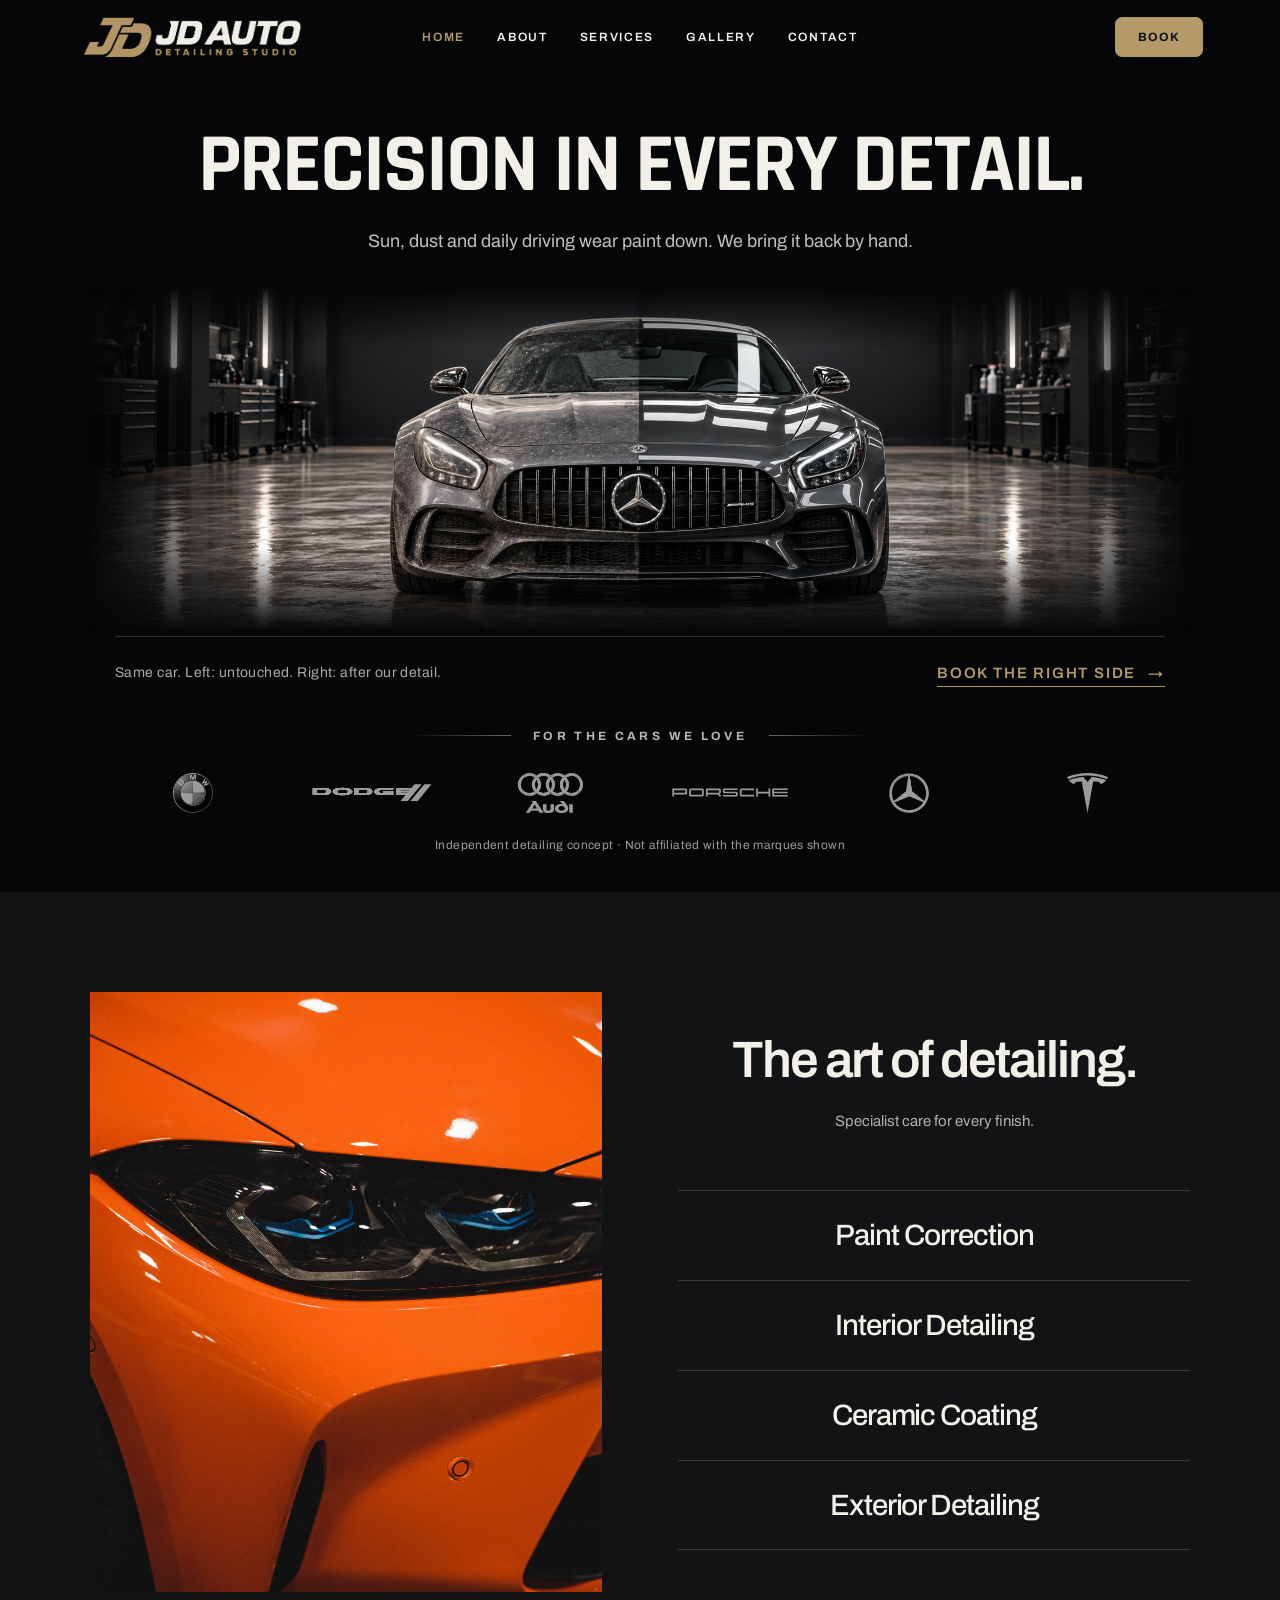
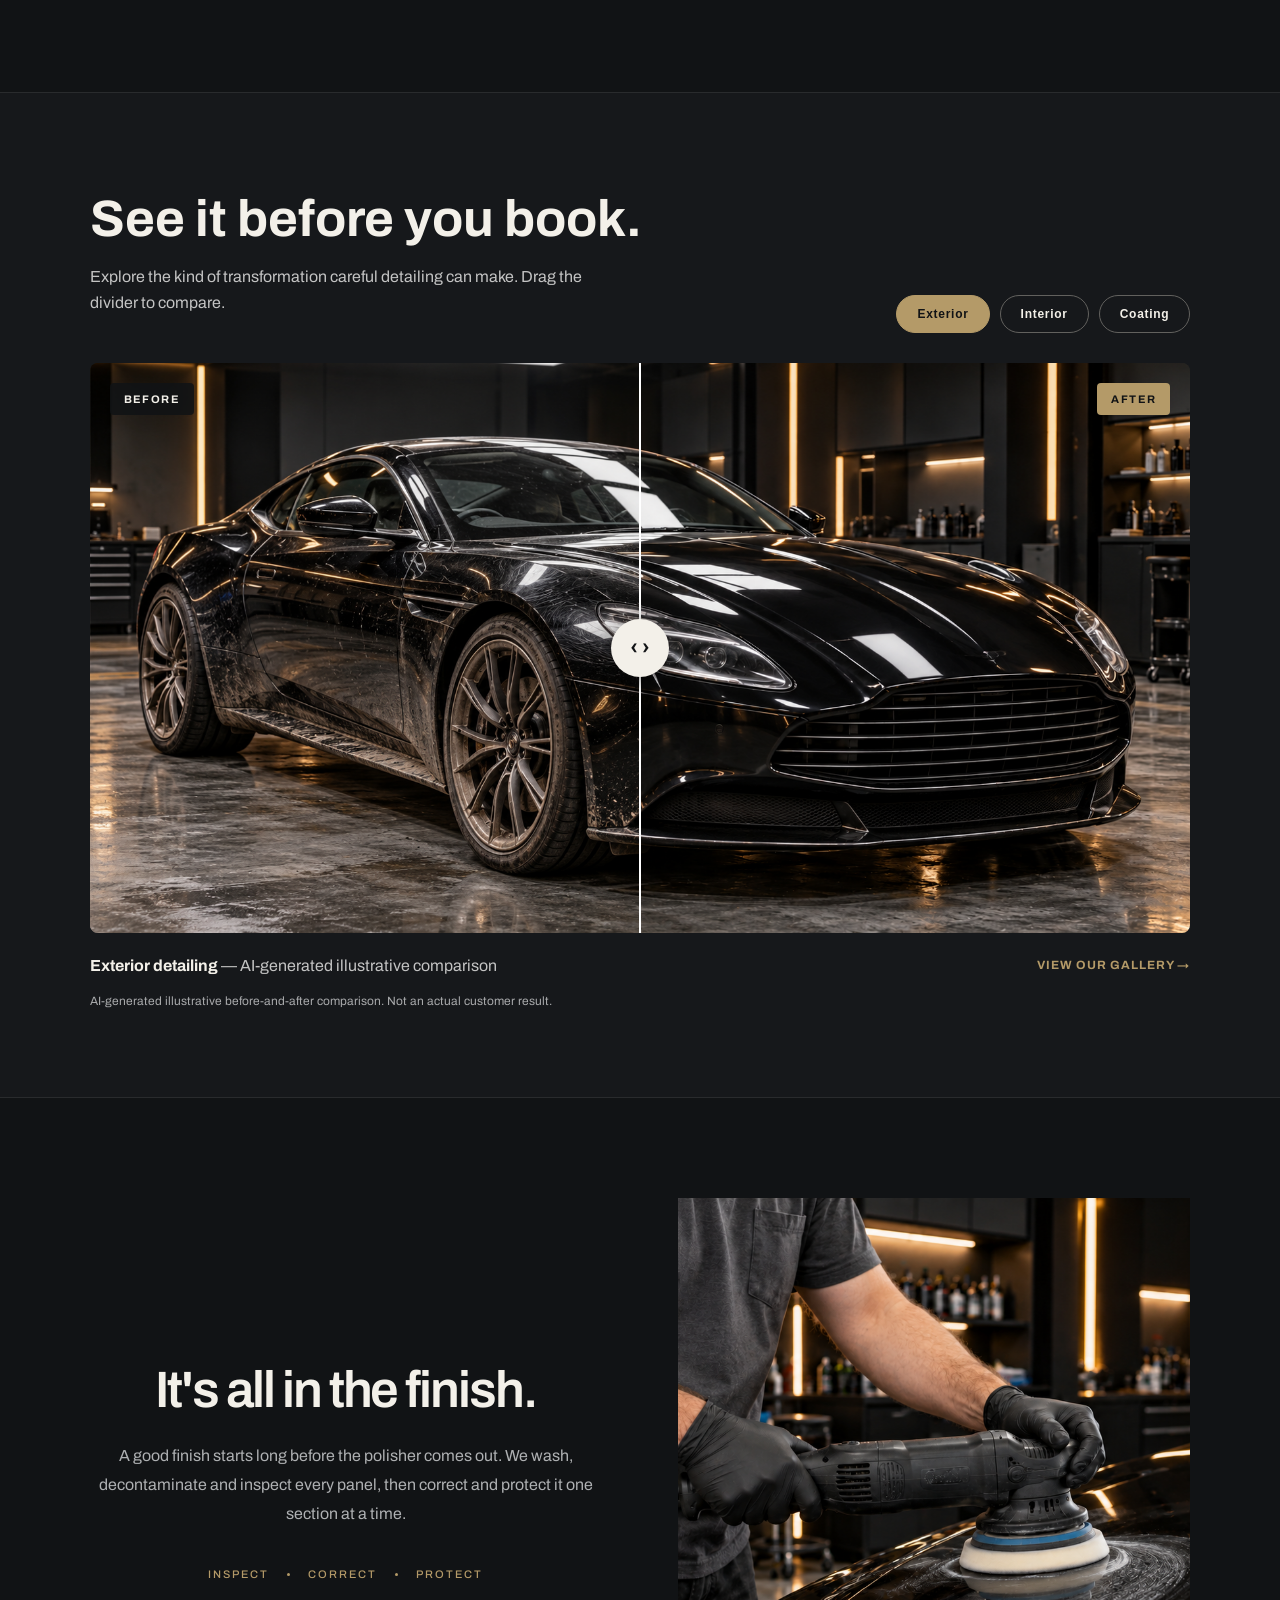
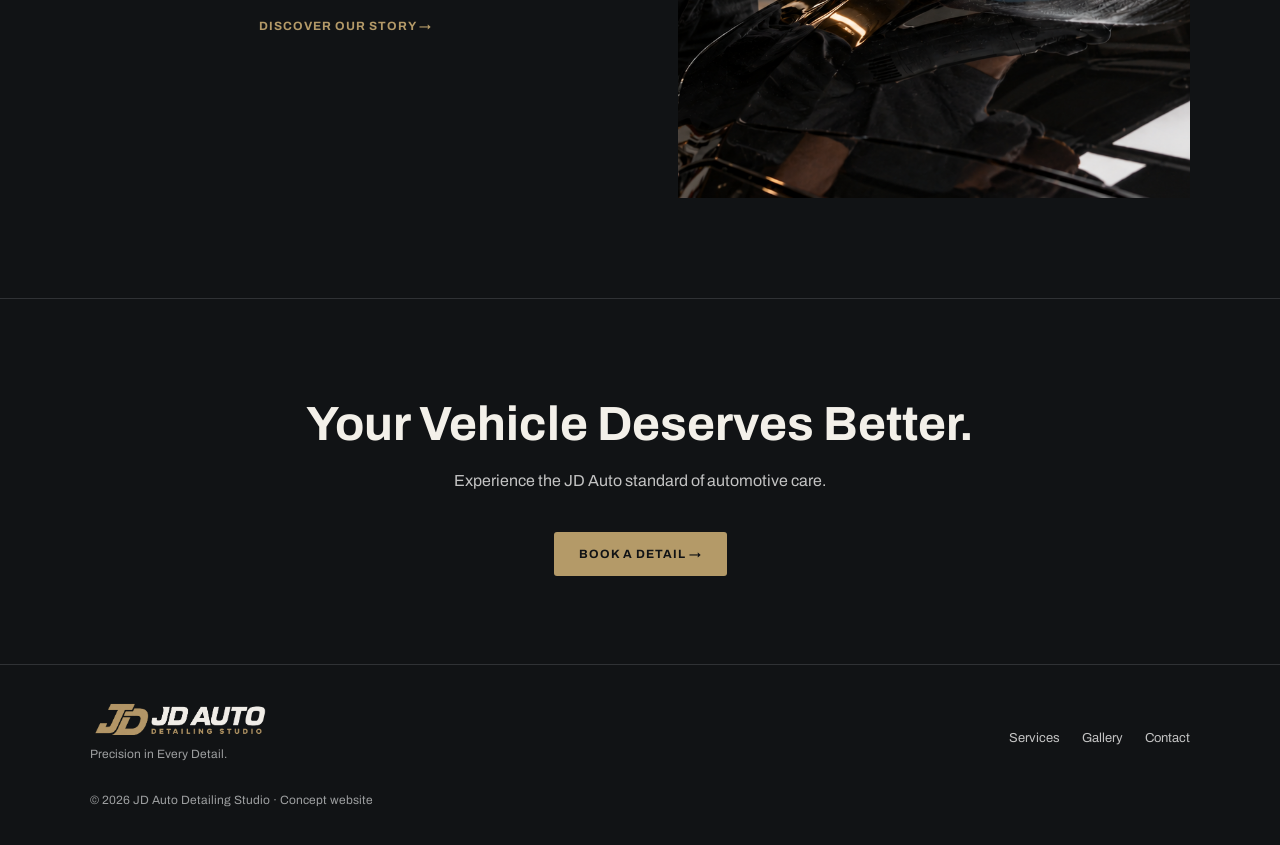
==== commit c3c72d82: "Update website pages, styling, logo and favicon" ====
--- a/index.html
+++ b/index.html
@@ -5,25 +5,23 @@
 <head>
     <meta charset="utf-8" />
     <meta content="width=device-width, initial-scale=1.0" name="viewport" />
-    <meta content="PrimeX Auto Detailing — a premium automotive care website concept based in Malta."
+    <meta content="JD Auto Detailing Studio — a premium automotive care website concept based in Malta."
         name="description" />
-    <title>Home | PrimeX Auto Detailing</title>
+    <title>Home | JD Auto Detailing Studio</title>
     <link href="css/maincss.css" rel="stylesheet" />
     <link href="css/responsive.css" rel="stylesheet" />
     <link rel="preconnect" href="https://fonts.googleapis.com">
     <link rel="preconnect" href="https://fonts.gstatic.com" crossorigin>
-    <link href="https://fonts.googleapis.com/css2?family=Teko:wght@600;700&display=swap" rel="stylesheet">
-    <link href="https://fonts.googleapis.com/css2?family=Rajdhani:wght@600;700&display=swap" rel="stylesheet">
-    <link href="https://fonts.googleapis.com/css2?family=Archivo:wght@400;500;600;700&display=swap" rel="stylesheet">
+    
+    <link href="https://fonts.googleapis.com/css2?family=Archivo:wght@400;500;600;700&family=Rajdhani:wght@600;700&family=Teko:wght@600;700&display=swap" rel="stylesheet">
+    <link rel="icon" type="image/png" href="images/favicon.png">
 </head>
 
 <body class="home-page"><a class="skip-link" href="#main-content">Skip to content</a>
     <header class="site-header">
     <a class="logo" href="index.html" aria-label="JD Auto home">
-        <span class="logo-name">
-            JD<span class="logo-x">AUTO</span>
-        </span>
-        <span class="logo-subtitle">DETAILING STUDIO</span>
+        <img class="brand-logo" src="images/logo.png"
+             alt="JD Auto Detailing Studio" width="1048" height="682">
     </a>
 
     <button
@@ -31,7 +29,7 @@
         type="button"
         aria-controls="main-nav"
         aria-expanded="false"
-        aria-label="Open navigation"
+        aria-label="Open navigation"s
     >
         <span></span><span></span><span></span>
     </button>
@@ -45,26 +43,6 @@
     </nav>
 
     <div class="header-actions">
-        <button
-            class="header-login"
-            type="button"
-            aria-label="Login — coming soon"
-            disabled
-        >
-            <svg
-                width="18"
-                height="18"
-                viewBox="0 0 24 24"
-                fill="none"
-                stroke="currentColor"
-                stroke-width="1.6"
-                aria-hidden="true"
-            >
-                <circle cx="12" cy="8" r="3.5"></circle>
-                <path d="M5 21v-3a7 7 0 0 1 14 0v3"></path>
-            </svg>
-        </button>
-
         <a class="header-book" href="contact.html">BOOK</a>
     </div>
 </header>
@@ -73,14 +51,20 @@
         <section class="hero hero-minimal">
             <div class="hero-content">
                 <h1>Precision in Every Detail.</h1>
-            </div>
-            <div aria-hidden="false" class="hero-image"><img alt="AMG GT detailing before and after"
+                <p class="hero-description">Sun, dust and daily driving wear paint down. We bring it back by hand.</p>
+            </div>
+            <div class="hero-image"><img alt="Mercedes-AMG GT in a dark detailing studio, dirty on the left half and polished on the right"
                     fetchpriority="high"
                     src="images/hero-bg.png" />
             </div>
 
-
-            <div aria-label="Automotive marques admired by enthusiasts" class="hero-marques">
+            <div class="hero-book">
+                <p class="hero-book-note">Same car. Left: untouched. Right: after our detail.</p>
+                <a class="hero-book-link" href="contact.html">Book the right side <span aria-hidden="true">→</span></a>
+            </div>
+
+
+            <div aria-label="Automotive marques admired by enthusiasts" class="hero-marques" role="group">
                 <p>FOR THE CARS WE LOVE</p>
                 <ul>
                     <li><img src="images/svg/BMW.svg" alt="BMW"></li>
@@ -93,12 +77,12 @@
                 <span class="marques-note">Independent detailing concept · Not affiliated with the marques shown</span>
             </div>
         </section>
-        
+
 <section class="services-editorial" id="services">
     <div class="services-editorial-image">
         <img
             src="images/services-feature.jpg"
-            alt="Detailed view of a sleek yellow sports car with glossy reflections captured in Berlin."
+            alt="Yellow sports car with glossy paint reflections"
             loading="lazy"
         >
     </div>
@@ -159,21 +143,39 @@
                 </div>
                 <span class="comparison-label comparison-label-before">BEFORE</span>
                 <span class="comparison-label comparison-label-after">AFTER</span>
-                <div aria-hidden="true" class="comparison-divider"><span class="comparison-knob">‹   ›</span></div>
+                <div aria-hidden="true" class="comparison-divider"><span class="comparison-knob">‹   ›</span></div>
                 <label class="visually-hidden" for="comparison-range">Reveal more of the before or after image</label>
                 <input aria-describedby="comparison-disclaimer" class="comparison-range" id="comparison-range" max="100"
                     min="0" type="range" value="50" />
             </div>
             <div class="difference-bottom">
-                <p id="comparison-caption"><strong>Exterior detailing</strong> — AI-generated visual comparison</p>
+                <p aria-live="polite" id="comparison-caption"><strong>Exterior detailing</strong> — AI-generated illustrative comparison</p>
                 <a class="text-link" href="gallery.html">VIEW OUR GALLERY →</a>
             </div>
             <p class="difference-disclaimer" id="comparison-disclaimer">AI-generated illustrative before-and-after comparison. Not an actual customer result.</p>
         </section>
-        
-        
+
+
 <!-- CRAFTSMANSHIP -->
 <section class="craftsmanship">
+    <div class="craftsmanship-content">
+        <h2>It's all in the finish.</h2>
+
+        <p>
+            A good finish starts long before the polisher comes out.
+            We wash, decontaminate and inspect every panel, then correct
+            and protect it one section at a time.
+        </p>
+
+        <div class="craftsmanship-signature">
+            INSPECT <span></span>
+            CORRECT <span></span>
+            PROTECT
+        </div>
+
+        <a class="text-link" href="about.html">DISCOVER OUR STORY →</a>
+    </div>
+
     <div class="craftsmanship-image">
         <img
             src="images/car-polishing.png"
@@ -181,39 +183,21 @@
             loading="lazy"
         >
     </div>
-
-    <div class="craftsmanship-content">
-        <h2>It's all in the finish.</h2>
-
-        <p>
-            Great detailing is more than a clean car.
-            It's the preparation, the technique, and
-            the care given to every surface.
-        </p>
-
-        <div class="craftsmanship-signature">
-            PAINTWORK <span></span>
-            INTERIOR <span></span>
-            PROTECTION
-        </div>
-    </div>
 </section>
 
-        <section class="statement-section">
-            <p class="eyebrow">THE PRIMEX APPROACH</p>
-            <h2>Care you can see.<br /><em>Craftsmanship you can feel.</em></h2>
-            <p>From the first wash to the final inspection, every detail matters.</p><a class="text-link"
-                href="about.html">DISCOVER OUR STORY →</a>
-        </section>
         <section class="cta-section">
             <p class="eyebrow">READY FOR A FRESH FINISH?</p>
             <h2>Your Vehicle Deserves Better.</h2>
-            <p>Experience the PrimeX standard of automotive care.</p><a class="btn btn-primary" href="contact.html">GET
-                IN TOUCH →</a>
+            <p>Experience the JD Auto standard of automotive care.</p><a class="btn btn-primary" href="contact.html">BOOK
+                A DETAIL →</a>
         </section>
     </main>
     <footer class="site-footer">
-        <div><a class="footer-brand" href="index.html">JD<span>AUTO</span></a>
+        <div><a class="footer-brand footer-brand-image" href="index.html">
+                <img class="brand-logo" src="images/logo.png"
+                     alt="JD Auto Detailing Studio" width="2048" height="682"
+                     loading="lazy">
+            </a>
             <p>Precision in Every Detail.</p>
         </div>
         <div class="footer-links"><a href="services.html">Services</a><a href="gallery.html">Gallery</a><a
@@ -225,4 +209,4 @@
     <script defer src="js/nav-scroll.js"></script>
 </body>
 
-</html>+</html>
--- a/css/maincss.css
+++ b/css/maincss.css
@@ -10,7 +10,7 @@
     margin: 0;
     background-color: #111315;
     color: #F3F0E9;
-    font-family: Arial, Helvetica, sans-serif;
+    font-family: "Archivo", Arial, Helvetica, sans-serif;
 }
 
 .site-header {
@@ -749,6 +749,7 @@
     height: 100%;
     opacity: 0;
     cursor: ew-resize;
+    touch-action: pan-y;
     margin: 0;
 }
 
@@ -1346,18 +1347,19 @@
 }
 
 .home-page .logo-subtitle {
-    font-family: "Cormorant Garamond", Georgia, serif;
-    font-weight: 600;
-    font-size: 13px;
-    letter-spacing: .23em;
-    margin-top: 5px;
-}
-
-.home-page .main-nav a {
-    font-family: "Manrope", Arial, sans-serif;
+    font-family: "Archivo", Arial, sans-serif;
     font-weight: 600;
     font-size: 11px;
-    letter-spacing: .13em;
+    letter-spacing: .32em;
+    padding-left: .32em; /* balances the trailing letter-spacing so the line stays centred */
+    margin-top: 6px;
+}
+
+.home-page .main-nav a {
+    font-family: "Archivo", Arial, sans-serif;
+    font-weight: 600;
+    font-size: 12px;
+    letter-spacing: .14em;
     position: relative;
     padding: 9px 0;
 }
@@ -1513,58 +1515,47 @@
     padding-left: 8px;
 }
 
-/* Craftsmanship */
+/* Craftsmanship: text left, image right (mirrors the services section) */
 
 .craftsmanship {
+    display: grid;
+    grid-template-columns: 1fr 1fr;
+    gap: clamp(35px, 6vw, 100px);
+    align-items: center;
+    padding: 100px 7%;
     background: #111315;
-    padding: 0 0 110px;
-}
-
-.craftsmanship-image {
-    width: 100%;
-    height: clamp(350px, 50vw, 650px);
-    overflow: hidden;
-    background: #1A1C1E;
-}
-
-.craftsmanship-image img {
-    display: block;
-    width: 100%;
-    height: 100%;
-    object-fit: cover;
-    object-position: center;
 }
 
 .craftsmanship-content {
-    max-width: 1100px;
-    margin: 0 auto;
-    padding: 75px 6% 0;
+    max-width: 540px;
+    margin-inline: auto;
+    text-align: center;
 }
 
 .craftsmanship-content h2 {
     font-family: "Archivo", sans-serif;
-    font-size: clamp(38px, 5vw, 72px);
+    font-size: clamp(36px, 4vw, 62px);
     font-weight: 600;
-    letter-spacing: -0.045em;
-    line-height: 1.05;
+    line-height: 1.08;
+    letter-spacing: -0.04em;
     color: #F3F0E9;
-    margin: 0 0 26px;
+    margin: 0 0 24px;
 }
 
 .craftsmanship-content p {
-    max-width: 620px;
-    font-size: clamp(16px, 1.5vw, 19px);
+    font-size: 16px;
     line-height: 1.8;
-    color: #B5B5B5;
+    color: #AEB0B2;
     margin: 0;
 }
 
 .craftsmanship-signature {
     display: flex;
     align-items: center;
+    justify-content: center;
     flex-wrap: wrap;
     gap: 18px;
-    margin-top: 48px;
+    margin: 40px 0 36px;
     font-family: "Archivo", sans-serif;
     font-size: 11px;
     font-weight: 500;
@@ -1579,6 +1570,25 @@
     background: #B49A68;
 }
 
+.craftsmanship-image {
+    height: 600px;
+    overflow: hidden;
+    background: #1A1C1E;
+}
+
+.craftsmanship-image img {
+    display: block;
+    width: 100%;
+    height: 100%;
+    object-fit: cover;
+    object-position: center;
+    transition: transform 0.6s ease;
+}
+
+.craftsmanship-image:hover img {
+    transform: scale(1.035);
+}
+
 /* Homepage hero layout and image */
 
 .home-page .hero-minimal {
@@ -1590,7 +1600,7 @@
     width: 100%;
     min-height: 0;
     height: auto;
-    padding: 145px 7% 55px;
+    padding: 125px 7% 40px;
     background: #050607;
     text-align: center;
     overflow: hidden;
@@ -1613,7 +1623,7 @@
     z-index: 1;
     width: min(1350px, 100%);
     max-width: 1350px;
-    height: 400px;
+    height: clamp(260px, 38vh, 420px);
     margin: 0 auto;
     border-radius: 0;
     overflow: hidden;
@@ -1675,11 +1685,13 @@
 }
 
 .home-page .hero-minimal .hero-marques > p{
-    color: #A4A5A7;
+    color: #B4B5B7;
+    font-size: 12px;
 }
 
 .home-page .hero-minimal .hero-marques .marques-note {
-    color: #888;
+    color: #9A9B9D;
+    font-size: 12px;
 }
 
 .home-page .hero-minimal .hero-marques ul {
@@ -1707,6 +1719,14 @@
     max-width: 120px;
     height: 40px;
     object-fit: contain;
+    /* Turn every logo into the same soft white so no single brand colour shouts */
+    filter: brightness(0) invert(1);
+    opacity: .6;
+}
+
+/* The BMW roundel has solid filled areas, so a flat silhouette would turn it into a blank disc */
+.home-page .hero-minimal .hero-marques li img[alt="BMW"] {
+    filter: grayscale(1) brightness(1.25);
 }
 
 
@@ -1761,19 +1781,19 @@
 }
 
 .header-book {
-    padding: 0 20px;
-    color: #B49A68;
-    background: rgba(180, 154, 104, 0.08);
-    border: 1px solid rgba(180, 154, 104, 0.5);
-    font-size: 11px;
+    padding: 0 22px;
+    color: #111315;
+    background: #B49A68;
+    border: 1px solid #B49A68;
+    font-size: 12px;
     font-weight: 700;
     letter-spacing: 1px;
-    transition: background 0.2s, color 0.2s;
+    transition: background 0.2s, border-color 0.2s;
 }
 
 .header-book:hover {
-    color: #080808;
-    background: #B49A68;
+    background: #D2BA8C;
+    border-color: #D2BA8C;
 }
 
 .header-book:focus-visible {
@@ -1839,3 +1859,193 @@
     margin-inline: auto;
     text-align: center;
 }
+
+/* Homepage hero: supporting line, and the booking line under the image */
+
+.home-page .hero-minimal .hero-description {
+    max-width: 760px;
+    margin: 0 auto 30px;
+}
+
+.home-page .hero-minimal .hero-book {
+    position: relative;
+    z-index: 2;
+    display: flex;
+    align-items: center;
+    justify-content: space-between;
+    flex-wrap: wrap;
+    gap: 6px 32px;
+    width: min(1050px, 100%);
+    margin: 6px auto 0;
+    padding-top: 14px;
+    border-top: 1px solid rgba(180, 154, 104, 0.28);
+}
+
+.hero-book-note {
+    margin: 0;
+    color: #A9AAAC;
+    font-size: 14px;
+    letter-spacing: .03em;
+}
+
+.hero-book-link {
+    display: inline-flex;
+    align-items: center;
+    gap: 12px;
+    min-height: 44px;
+    color: #B49A68;
+    font-size: 15px;
+    font-weight: 600;
+    letter-spacing: .12em;
+    text-transform: uppercase;
+    text-decoration: none;
+    /* underline drawn as a background so it spans the text and the arrow */
+    background: linear-gradient(currentColor, currentColor) no-repeat 0 calc(100% - 8px) / 100% 1px;
+    transition: color .2s ease, background-size .2s ease;
+}
+
+.hero-book-link span {
+    display: inline-block;
+    transition: transform .25s ease;
+}
+
+.hero-book-link:hover,
+.hero-book-link:focus-visible {
+    color: #D2BA8C;
+    background-size: 100% 2px;
+}
+
+.hero-book-link:hover span,
+.hero-book-link:focus-visible span {
+    transform: translateX(6px);
+}
+
+.home-page .hero-minimal .hero-marques {
+    margin-top: 34px;
+}
+
+/* Image branding: crop only the logo file's empty vertical space. */
+.home-page .site-header .logo,
+.footer-brand-image {
+    position: relative;
+    display: block;
+    width: clamp(160px, 18vw, 260px);
+    aspect-ratio: 5.6 / 1;
+    overflow: hidden;
+    flex-shrink: 0;
+}
+
+.home-page .site-header .logo .brand-logo,
+.footer-brand-image .brand-logo {
+    position: absolute;
+    top: 50%;
+    left: 0;
+    display: block;
+    width: 100%;
+    max-width: 100%;
+    height: auto;
+    transform: translateY(-50%);
+}
+
+@media (max-width: 800px) {
+    .home-page .site-header .logo {
+        width: clamp(100px, 30vw, 180px);
+    }
+}
+
+/* ==========================================
+   INNER PAGES — same navbar and footer as the home page
+   (the home page floats its header over the hero; here it sits at the top, sticky)
+========================================== */
+
+.inner-page .site-header {
+    position: sticky;
+    top: 0;
+    z-index: 50;
+    display: grid;
+    grid-template-columns: 1fr auto 1fr;
+    align-items: center;
+    gap: 24px;
+    padding: 16px 6%;
+    background: rgba(8, 8, 8, 0.94);
+    border-bottom: 1px solid rgba(180, 154, 104, 0.18);
+    backdrop-filter: blur(16px);
+    -webkit-backdrop-filter: blur(16px);
+}
+
+.inner-page .site-header .logo {
+    position: relative;
+    display: block;
+    width: clamp(160px, 18vw, 260px);
+    aspect-ratio: 5.6 / 1;
+    overflow: hidden;
+    flex-shrink: 0;
+    justify-self: start;
+}
+
+.inner-page .site-header .logo .brand-logo {
+    position: absolute;
+    top: 50%;
+    left: 0;
+    display: block;
+    width: 100%;
+    max-width: 100%;
+    height: auto;
+    transform: translateY(-50%);
+}
+
+.inner-page .main-nav {
+    justify-self: center;
+    align-items: center;
+    gap: clamp(18px, 2.5vw, 40px);
+}
+
+.inner-page .main-nav a {
+    font-family: "Archivo", Arial, sans-serif;
+    font-weight: 600;
+    font-size: 12px;
+    letter-spacing: .14em;
+    position: relative;
+    padding: 9px 0;
+}
+
+.inner-page .main-nav a::after {
+    content: "";
+    position: absolute;
+    left: 0;
+    right: 100%;
+    bottom: 1px;
+    height: 1px;
+    background: #B49A68;
+    transition: right .25s ease;
+}
+
+.inner-page .main-nav a:hover::after,
+.inner-page .main-nav a.active::after {
+    right: 0;
+}
+
+/* the current page keeps its underline here (the shared rule above hides it) */
+.inner-page .main-nav a[aria-current="page"]::after {
+    display: block;
+    right: 0;
+}
+
+.inner-page .main-nav a.active,
+.inner-page .main-nav a[aria-current="page"] {
+    color: #B49A68;
+}
+
+/* anchors from the home page (services.html#paint-correction) land below the sticky header */
+.inner-page [id] {
+    scroll-margin-top: 96px;
+}
+
+/* Footer: logo image + links, identical on every page */
+.footer-brand-image {
+    width: 180px;
+}
+
+.site-footer .footer-tagline {
+    margin: 6px 0 0;
+}
--- a/css/responsive.css
+++ b/css/responsive.css
@@ -417,67 +417,25 @@
     }
 }
 
-@media (max-width: 700px) {
+@media (max-width: 800px) {
     .craftsmanship {
-        padding-bottom: 75px;
-    }
-
+        grid-template-columns: 1fr;
+        padding: 65px 6%;
+        gap: 35px;
+    }
+
+    /* image on top, like the services section */
     .craftsmanship-image {
-        height: 320px;
-    }
-
-    .craftsmanship-content {
-        padding: 45px 6% 0;
-    }
-
-    .craftsmanship-content h2 {
-        font-size: clamp(36px, 9vw, 52px);
-    }
-
-    .craftsmanship-signature {
-        gap: 12px;
-        margin-top: 35px;
-        font-size: 9px;
-        letter-spacing: 0.1em;
-    }
-}
-
-/* ==============================================
-   FULL-BLEED HERO — FINAL RESPONSIVE OVERRIDES
-============================================== */
-@media (max-width: 800px) {
-    .home-page .hero-minimal {
-        min-height: 100svh;
-        padding: 135px 6% 35px;
-    }
-    .home-page .hero-minimal h1 {
-        font-size: clamp(40px, 7.5vw, 72px);
-    }
-    .home-page .hero-minimal .hero-image {
-        inset: 0;
-        width: 100%;
-        height: 100%;
-        margin: 0;
-    }
-    .home-page .hero-minimal .hero-image img {
-        object-position: center center;
-    }
-}
-@media (max-width: 480px) {
-    .home-page .hero-minimal {
-        min-height: 100svh;
-        padding: 120px 5% 28px;
-    }
-    .home-page .hero-minimal h1 {
-        font-size: clamp(36px, 10vw, 52px);
-        line-height: 1.02;
-    }
-    .home-page .hero-minimal .hero-marques { width: 100%; }
-    .home-page .hero-minimal .hero-marques ul { gap: 12px 16px; }
-    .home-page .hero-minimal .hero-marques li { font-size: 13px; }
-    .home-page .hero-minimal .hero-marques .marques-note { font-size: 9px; }
-}
-
+        order: -1;
+        height: clamp(280px, 60vw, 480px);
+    }
+}
+
+@media (prefers-reduced-motion: reduce) {
+    .craftsmanship-image img {
+        transition: none;
+    }
+}
 
 /* ==========================================
    COMPACT HERO — TABLET
@@ -520,3 +478,82 @@
         margin-top: 15px;
     }
 }
+
+/* ==========================================
+   JD AUTO — HOMEPAGE HEADER + LOGO ROW (PHONE / TABLET)
+========================================== */
+
+@media (max-width: 800px) {
+    /* Logo left, BOOK + menu button right (the menu button used to sit in the middle column) */
+    .home-page .site-header,
+    .home-page .site-header.is-scrolled {
+        grid-template-columns: 1fr auto auto;
+        gap: 12px;
+    }
+
+    .home-page .logo { order: 1; }
+    .home-page .header-actions { order: 2; }
+    .home-page .menu-toggle { order: 3; margin-left: 0; }
+
+    /* The opened menu panel was shrinking to a narrow centred column because of
+       justify-self: center (set for the desktop layout). Stretch it edge to edge. */
+    .home-page .main-nav { justify-self: stretch; }
+
+    /* Six logos in one row were about 38px wide on a phone: two rows of three instead */
+    .home-page .hero-minimal .hero-marques ul {
+        grid-template-columns: repeat(3, minmax(0, 1fr));
+        gap: 10px 18px;
+    }
+
+    .home-page .hero-minimal .hero-marques li { height: 48px; }
+    .home-page .hero-minimal .hero-marques li img { height: 32px; }
+
+    /* Booking line stacks and centres on small screens */
+    .home-page .hero-minimal .hero-book {
+        flex-direction: column;
+        gap: 2px;
+        text-align: center;
+    }
+
+    .home-page .hero-minimal .hero-marques { margin-top: 26px; }
+}
+
+/* ==========================================
+   INNER PAGES — HEADER (PHONE / TABLET)
+========================================== */
+
+@media (max-width: 800px) {
+    .inner-page .site-header {
+        grid-template-columns: 1fr auto auto;
+        gap: 12px;
+        padding: 18px 6%;
+    }
+
+    .inner-page .site-header .logo { order: 1; width: clamp(100px, 30vw, 180px); }
+    .inner-page .header-actions { order: 2; }
+    .inner-page .menu-toggle { order: 3; margin-left: 0; }
+
+    .inner-page .main-nav {
+        position: absolute;
+        top: 100%;
+        left: 0;
+        right: 0;
+        justify-self: stretch;
+        align-items: stretch;
+        background: rgba(12, 14, 16, .98);
+        padding: 12px 6% 18px;
+        border-bottom: 1px solid #373431;
+    }
+
+    .inner-page .main-nav a { padding: 13px 0; }
+    .inner-page .main-nav a::after,
+    .inner-page .main-nav a[aria-current="page"]::after { display: none; }
+}
+
+@media (max-width: 700px) {
+    .inner-page .site-header { flex-direction: row; }
+}
+
+@media (prefers-reduced-motion: reduce) {
+    .inner-page .main-nav a::after { transition: none; }
+}
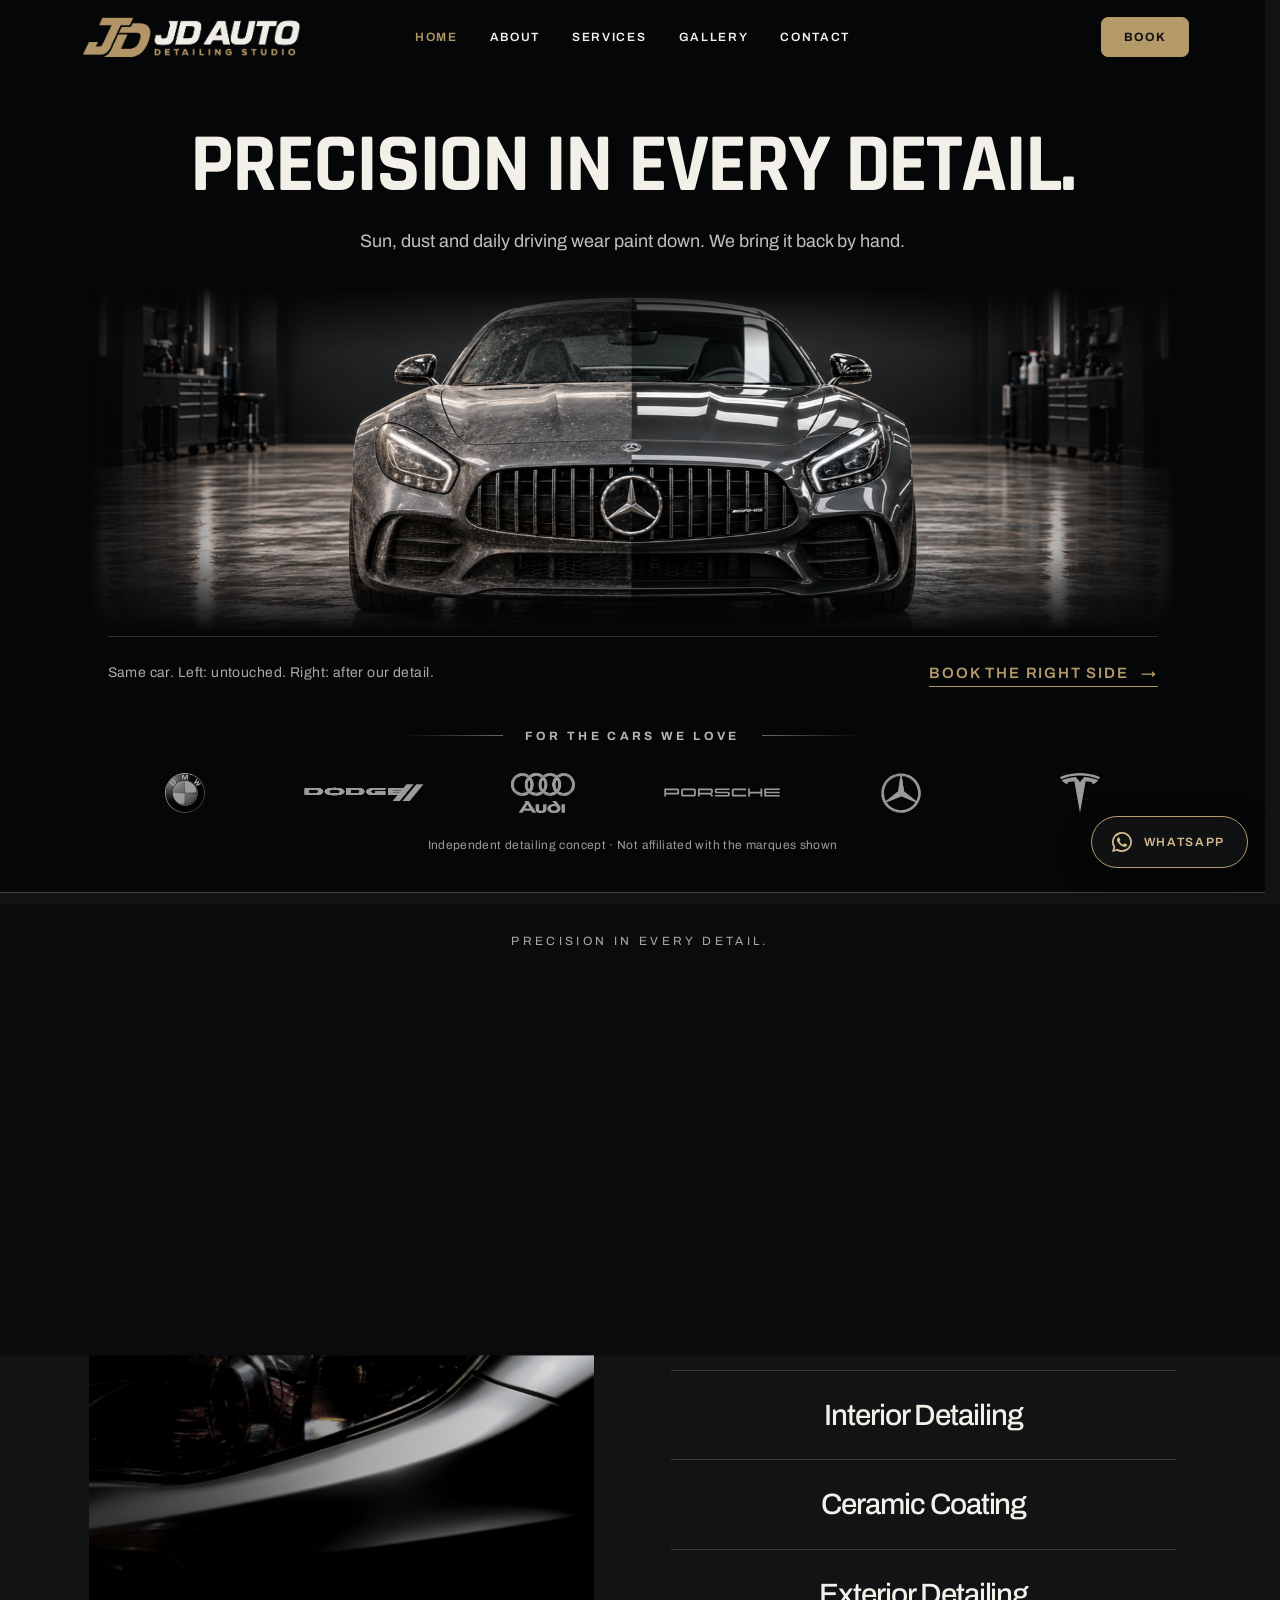
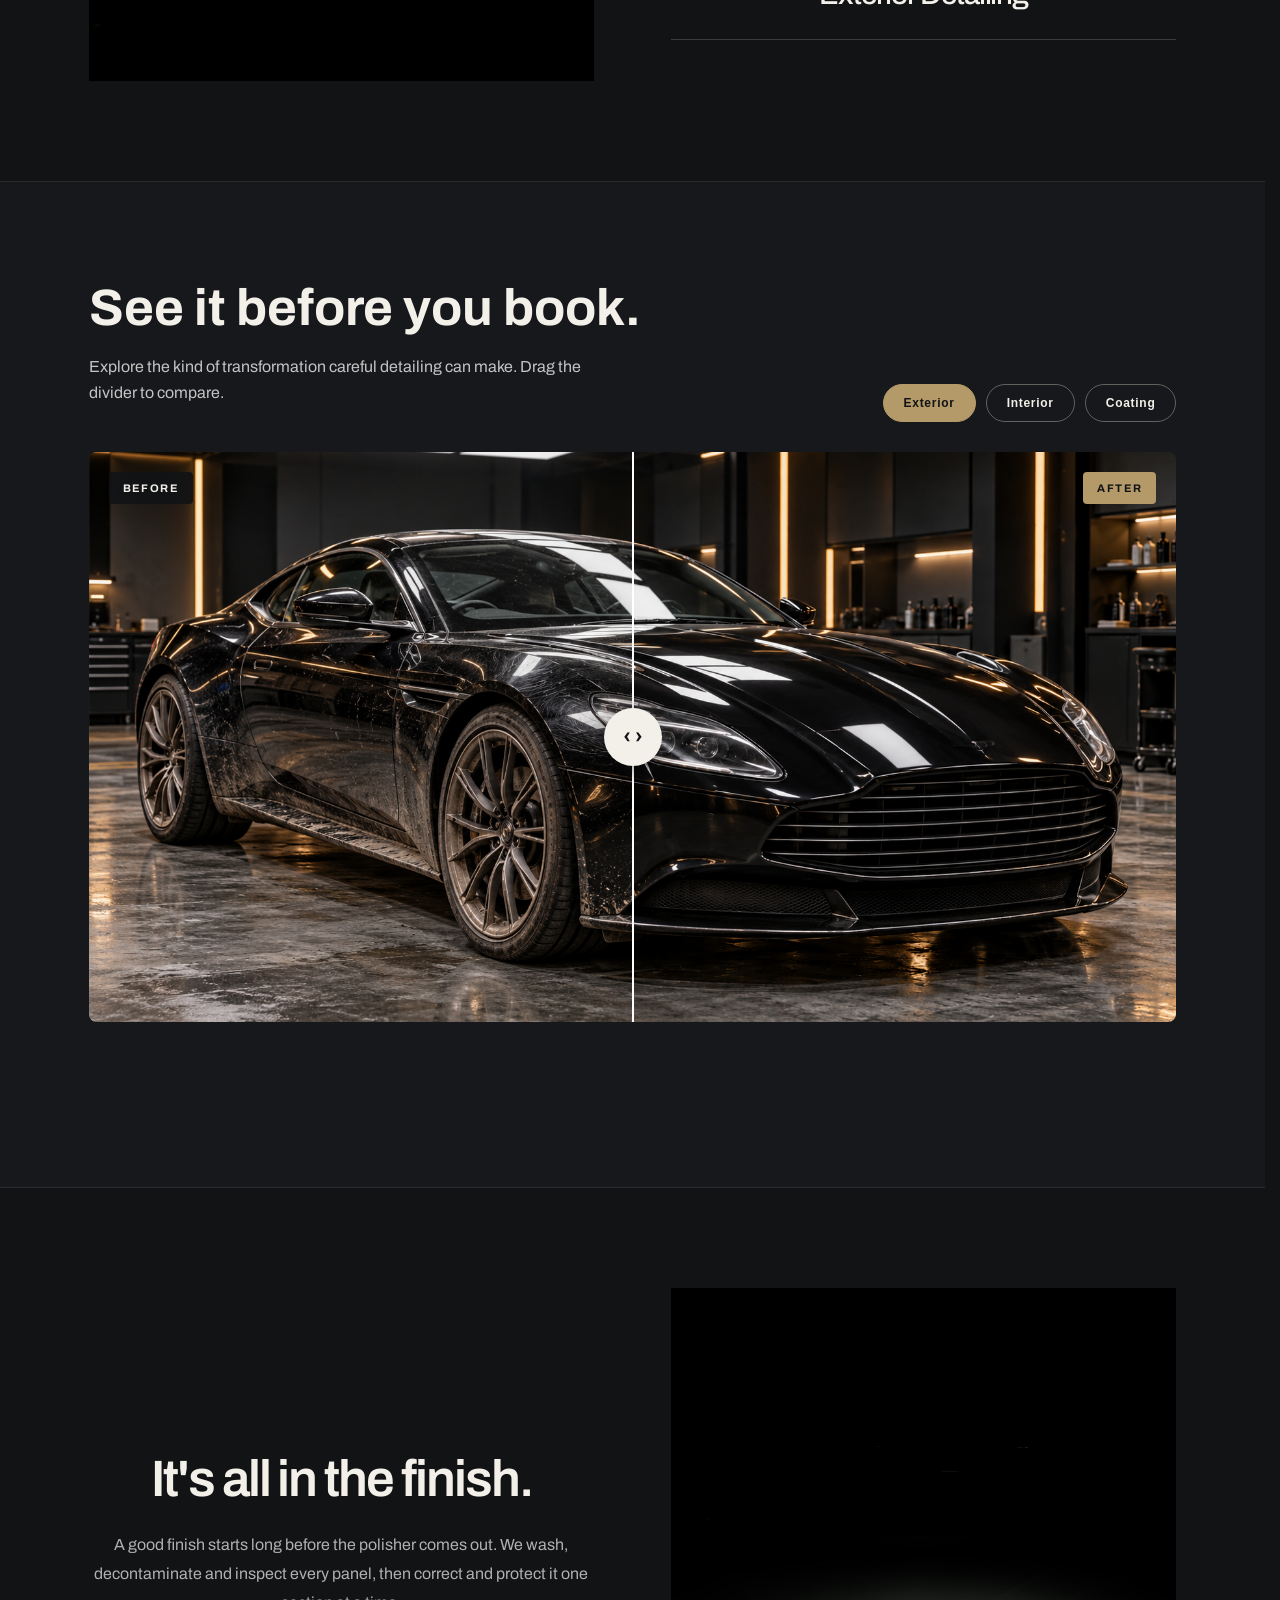
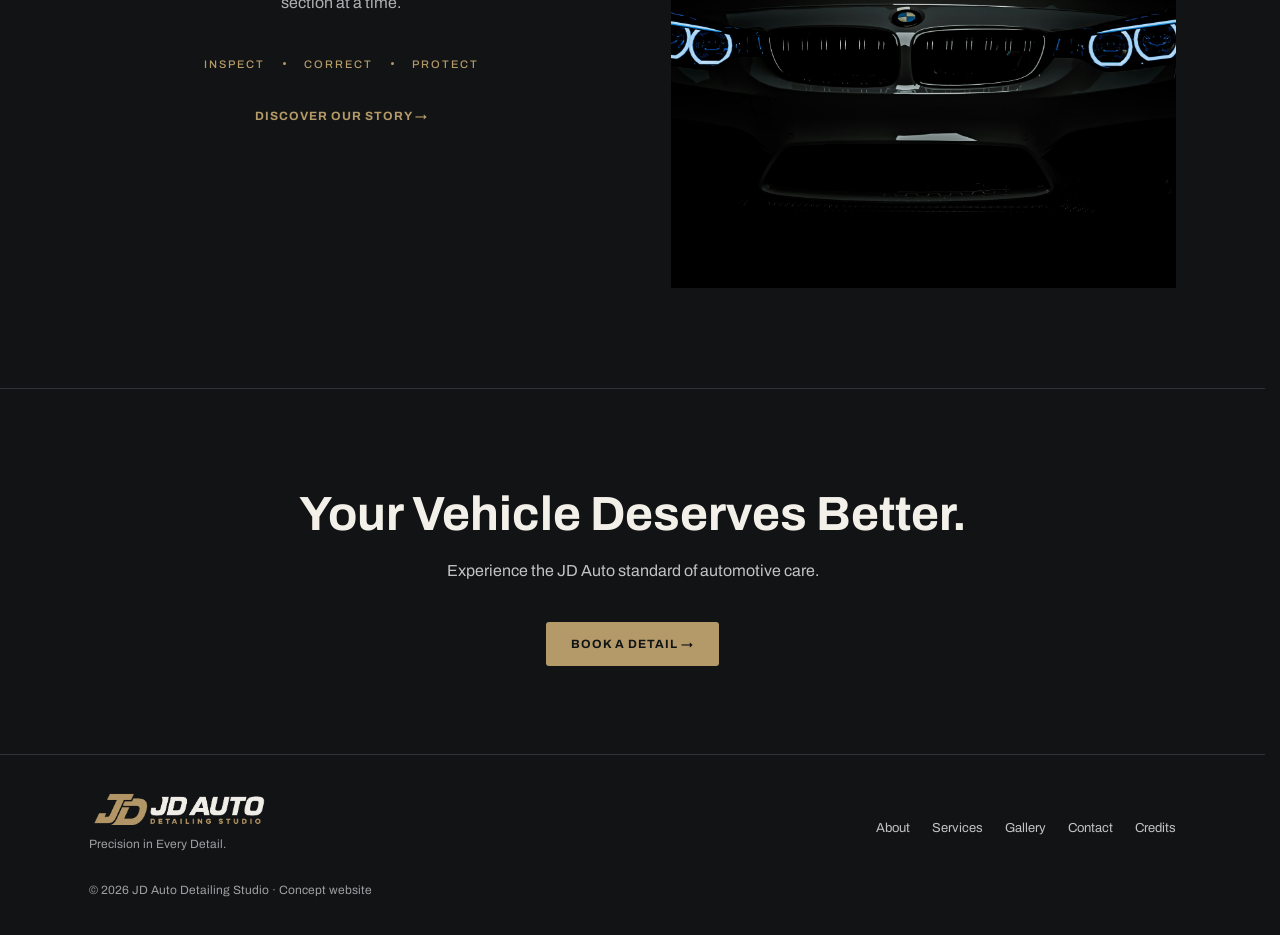
==== commit bb2d2bd0: "Reorganize pages and update website design and assets" ====
--- a/index.html
+++ b/index.html
@@ -14,13 +14,25 @@
     <link rel="preconnect" href="https://fonts.gstatic.com" crossorigin>
     
     <link href="https://fonts.googleapis.com/css2?family=Archivo:wght@400;500;600;700&family=Rajdhani:wght@600;700&family=Teko:wght@600;700&display=swap" rel="stylesheet">
-    <link rel="icon" type="image/png" href="images/favicon.png">
+    <link rel="icon" type="image/png" href="images/favicon/favicon.png">
+    <script>try{if(!window.matchMedia("(prefers-reduced-motion: reduce)").matches&&(!sessionStorage.getItem("jd-loaded")||/[?&]loader/.test(location.search)))document.documentElement.classList.add("is-loading")}catch(e){}</script>
+    <script defer src="js/loader.js"></script>
 </head>
 
 <body class="home-page"><a class="skip-link" href="#main-content">Skip to content</a>
+<div class="loader" aria-hidden="true">
+    <div class="loader-panel loader-panel-top">
+        <div class="loader-mark"><img src="images/logos/logo.png" alt="" width="1048" height="682"></div>
+    </div>
+    <div class="loader-panel loader-panel-bottom">
+        <p class="loader-tagline">Precision in Every Detail.</p>
+    </div>
+    <div class="loader-line"><span></span></div>
+</div>
+
     <header class="site-header">
     <a class="logo" href="index.html" aria-label="JD Auto home">
-        <img class="brand-logo" src="images/logo.png"
+        <img class="brand-logo" src="images/logos/logo.png"
              alt="JD Auto Detailing Studio" width="1048" height="682">
     </a>
 
@@ -29,21 +41,21 @@
         type="button"
         aria-controls="main-nav"
         aria-expanded="false"
-        aria-label="Open navigation"s
+        aria-label="Open navigation"
     >
         <span></span><span></span><span></span>
     </button>
 
     <nav class="main-nav" id="main-nav" aria-label="Main navigation">
         <a href="index.html" class="active" aria-current="page">HOME</a>
-        <a href="about.html">ABOUT</a>
-        <a href="services.html">SERVICES</a>
-        <a href="gallery.html">GALLERY</a>
-        <a href="contact.html">CONTACT</a>
+        <a href="pages/about.html">ABOUT</a>
+        <a href="pages/services.html">SERVICES</a>
+        <a href="pages/gallery.html">GALLERY</a>
+        <a href="pages/contact.html">CONTACT</a>
     </nav>
 
     <div class="header-actions">
-        <a class="header-book" href="contact.html">BOOK</a>
+        <a class="header-book" href="pages/contact.html">BOOK</a>
     </div>
 </header>
 
@@ -55,12 +67,12 @@
             </div>
             <div class="hero-image"><img alt="Mercedes-AMG GT in a dark detailing studio, dirty on the left half and polished on the right"
                     fetchpriority="high"
-                    src="images/hero-bg.png" />
+                    src="images/home/hero-bg.png" />
             </div>
 
             <div class="hero-book">
                 <p class="hero-book-note">Same car. Left: untouched. Right: after our detail.</p>
-                <a class="hero-book-link" href="contact.html">Book the right side <span aria-hidden="true">→</span></a>
+                <a class="hero-book-link" href="pages/contact.html">Book the right side <span aria-hidden="true">→</span></a>
             </div>
 
 
@@ -78,10 +90,14 @@
             </div>
         </section>
 
+        <div class="ticker" aria-hidden="true">
+            <div class="ticker-track"><span>Inspect</span><span>Decontaminate</span><span>Correct</span><span>Protect</span><span>Hand over</span><span>Inspect</span><span>Decontaminate</span><span>Correct</span><span>Protect</span><span>Hand over</span><span>Inspect</span><span>Decontaminate</span><span>Correct</span><span>Protect</span><span>Hand over</span><span>Inspect</span><span>Decontaminate</span><span>Correct</span><span>Protect</span><span>Hand over</span><span>Inspect</span><span>Decontaminate</span><span>Correct</span><span>Protect</span><span>Hand over</span><span>Inspect</span><span>Decontaminate</span><span>Correct</span><span>Protect</span><span>Hand over</span><span>Inspect</span><span>Decontaminate</span><span>Correct</span><span>Protect</span><span>Hand over</span><span>Inspect</span><span>Decontaminate</span><span>Correct</span><span>Protect</span><span>Hand over</span></div>
+        </div>
+
 <section class="services-editorial" id="services">
     <div class="services-editorial-image">
         <img
-            src="images/services-feature.jpg"
+            src="images/home/osley-coke-zWVbcLSfpSM-unsplash.jpg"
             alt="Yellow sports car with glossy paint reflections"
             loading="lazy"
         >
@@ -96,19 +112,19 @@
 
         <div class="services-editorial-list">
 
-            <a href="services.html#paint-correction" class="editorial-service">
+            <a href="pages/services.html#paint-correction" class="editorial-service">
                 <span class="service-name">Paint Correction</span>
             </a>
 
-            <a href="services.html#interior-detailing" class="editorial-service">
+            <a href="pages/services.html#interior-detailing" class="editorial-service">
                 <span class="service-name">Interior Detailing</span>
             </a>
 
-            <a href="services.html#ceramic-coating" class="editorial-service">
+            <a href="pages/services.html#ceramic-coating" class="editorial-service">
                 <span class="service-name">Ceramic Coating</span>
             </a>
 
-            <a href="services.html#exterior-detailing" class="editorial-service">
+            <a href="pages/services.html#exterior-detailing" class="editorial-service">
                 <span class="service-name">Exterior Detailing</span>
             </a>
 
@@ -136,10 +152,10 @@
             <div class="comparison" id="primex-comparison" style="--split:50%">
                 <img alt="AI-generated polished black sports coupe after detailing" class="comparison-after" id="comparison-after"
                     loading="lazy"
-                    src="images/exterior-after.png" />
+                    src="images/home/exterior-after.png" />
                 <div aria-hidden="true" class="comparison-before">
                     <img alt="" id="comparison-before"
-                        src="images/exterior-before.png" />
+                        src="images/home/exterior-before.png" />
                 </div>
                 <span class="comparison-label comparison-label-before">BEFORE</span>
                 <span class="comparison-label comparison-label-after">AFTER</span>
@@ -150,7 +166,7 @@
             </div>
             <div class="difference-bottom">
                 <p aria-live="polite" id="comparison-caption"><strong>Exterior detailing</strong> — AI-generated illustrative comparison</p>
-                <a class="text-link" href="gallery.html">VIEW OUR GALLERY →</a>
+                <a class="text-link" href="pages/gallery.html">VIEW OUR GALLERY →</a>
             </div>
             <p class="difference-disclaimer" id="comparison-disclaimer">AI-generated illustrative before-and-after comparison. Not an actual customer result.</p>
         </section>
@@ -173,12 +189,12 @@
             PROTECT
         </div>
 
-        <a class="text-link" href="about.html">DISCOVER OUR STORY →</a>
+        <a class="text-link" href="pages/about.html">DISCOVER OUR STORY →</a>
     </div>
 
     <div class="craftsmanship-image">
         <img
-            src="images/car-polishing.png"
+            src="images/home/4k-wallpaper-Nv8-Oq1TQPA-unsplash.jpg"
             alt="Professional detailer polishing the paintwork of a car"
             loading="lazy"
         >
@@ -188,23 +204,28 @@
         <section class="cta-section">
             <p class="eyebrow">READY FOR A FRESH FINISH?</p>
             <h2>Your Vehicle Deserves Better.</h2>
-            <p>Experience the JD Auto standard of automotive care.</p><a class="btn btn-primary" href="contact.html">BOOK
+            <p>Experience the JD Auto standard of automotive care.</p><a class="btn btn-primary" href="pages/contact.html">BOOK
                 A DETAIL →</a>
         </section>
     </main>
     <footer class="site-footer">
         <div><a class="footer-brand footer-brand-image" href="index.html">
-                <img class="brand-logo" src="images/logo.png"
+                <img class="brand-logo" src="images/logos/logo.png"
                      alt="JD Auto Detailing Studio" width="2048" height="682"
                      loading="lazy">
             </a>
             <p>Precision in Every Detail.</p>
         </div>
-        <div class="footer-links"><a href="services.html">Services</a><a href="gallery.html">Gallery</a><a
-                href="contact.html">Contact</a></div>
+        <div class="footer-links"><a href="pages/about.html">About</a><a href="pages/services.html">Services</a><a href="pages/gallery.html">Gallery</a><a
+                href="pages/contact.html">Contact</a><a href="pages/about.html#credits">Credits</a></div>
         <p class="footer-note">© 2026 JD Auto Detailing Studio · Concept website </p>
     </footer>
-    <script defer="" src="js/difference.js"></script>
+    <a class="wa-float" href="https://wa.me/00000000000?text=Hi%20JD%20Auto%2C%20I%27d%20like%20to%20ask%20about%20a%20detail." target="_blank" rel="noopener" aria-label="Message JD Auto on WhatsApp">
+    <svg viewBox="0 0 24 24" width="24" height="24" aria-hidden="true" focusable="false"><path fill="currentColor" d="M12 2a10 10 0 0 0-8.6 15.1L2 22l5-1.3A10 10 0 1 0 12 2zm0 18.2a8.2 8.2 0 0 1-4.2-1.15l-.3-.18-3 .78.8-2.9-.2-.3A8.2 8.2 0 1 1 12 20.2zm4.5-6.1c-.25-.12-1.46-.72-1.69-.8-.23-.08-.39-.12-.55.12-.17.25-.64.8-.78.96-.14.17-.29.19-.54.06a6.7 6.7 0 0 1-1.97-1.22 7.4 7.4 0 0 1-1.36-1.69c-.14-.25-.02-.38.1-.5l.37-.43c.12-.14.17-.25.25-.41.08-.17.04-.31-.02-.43-.06-.12-.55-1.33-.76-1.82-.2-.48-.4-.41-.55-.42h-.47c-.17 0-.43.06-.66.31s-.87.85-.87 2.07.89 2.4 1.01 2.57c.12.17 1.75 2.67 4.24 3.74.59.26 1.05.41 1.41.52.6.19 1.13.16 1.56.1.48-.07 1.46-.6 1.67-1.17.2-.58.2-1.07.14-1.17-.06-.1-.23-.17-.48-.29z"/></svg>
+    <span>WhatsApp</span>
+</a>
+<script defer="" src="js/difference.js"></script>
+    <script defer src="js/parallax.js"></script>
     <script defer="" src="js/site.js"></script>
     <script defer src="js/nav-scroll.js"></script>
 </body>
--- a/css/maincss.css
+++ b/css/maincss.css
@@ -1684,7 +1684,7 @@
     border-radius: 0;
 }
 
-.home-page .hero-minimal .hero-marques > p{
+.home-page .hero-minimal .hero-marques > p {
     color: #B4B5B7;
     font-size: 12px;
 }
@@ -1949,7 +1949,7 @@
 
 @media (max-width: 800px) {
     .home-page .site-header .logo {
-        width: clamp(100px, 30vw, 180px);
+        width: clamp(124px, 36vw, 190px);
     }
 }
 
@@ -2049,3 +2049,1193 @@
 .site-footer .footer-tagline {
     margin: 6px 0 0;
 }
+
+/* ==========================================
+   PAGE HERO + CLOSING LINE (shared by services, gallery, contact)
+========================================== */
+
+.page-hero {
+    display: grid;
+    grid-template-columns: minmax(0, 1.5fr) minmax(0, 1fr);
+    gap: clamp(30px, 6vw, 100px);
+    align-items: end;
+    padding: clamp(70px, 10vw, 130px) 7% clamp(60px, 7vw, 90px);
+    border-bottom: 1px solid rgba(180, 154, 104, 0.28);
+}
+
+.page-hero h1 {
+    margin: 0;
+    font-family: "Rajdhani", sans-serif;
+    font-size: clamp(48px, 8.2vw, 124px);
+    font-weight: 700;
+    line-height: .92;
+    letter-spacing: -0.02em;
+    text-transform: uppercase;
+    color: #F3F0E9;
+}
+
+.page-hero h1 span {
+    display: block;
+}
+
+.page-hero p {
+    margin: 0 0 6px;
+    max-width: 44ch;
+    color: #AEB0B2;
+    font-size: 17px;
+    line-height: 1.8;
+}
+
+.page-close h2 {
+    margin: 0 0 20px;
+    font-family: "Rajdhani", sans-serif;
+    font-size: clamp(32px, 4vw, 52px);
+    font-weight: 700;
+    line-height: 1;
+    letter-spacing: -0.01em;
+    text-transform: uppercase;
+}
+
+/* Closing line (replaces the centred banner) */
+
+.page-close {
+    display: flex;
+    align-items: center;
+    justify-content: space-between;
+    flex-wrap: wrap;
+    gap: 20px 40px;
+    padding: 56px 7% 70px;
+    border-top: 1px solid rgba(180, 154, 104, 0.28);
+}
+
+.page-close h2 {
+    margin: 0;
+}
+
+.page-close-links {
+    display: grid;
+    width: min(100%, 380px);
+    margin-left: auto;
+    border-bottom: 1px solid rgba(243, 240, 233, .18);
+}
+
+.page-close-links a {
+    display: flex;
+    align-items: center;
+    justify-content: space-between;
+    gap: 20px;
+    min-height: 56px;
+    padding: 12px 0;
+    border-top: 1px solid rgba(243, 240, 233, .18);
+    color: #F3F0E9;
+    font-size: 13px;
+    font-weight: 600;
+    letter-spacing: .16em;
+    text-decoration: none;
+    text-transform: uppercase;
+    transition: color .2s ease, padding-left .25s ease;
+}
+
+.page-close-links a:first-child {
+    color: #B49A68;
+}
+
+.page-close-links a span {
+    display: inline-block;
+    transition: transform .25s ease;
+}
+
+.page-close-links a:hover,
+.page-close-links a:focus-visible {
+    color: #D2BA8C;
+    padding-left: 8px;
+}
+
+.page-close-links a:hover span,
+.page-close-links a:focus-visible span {
+    transform: translateX(6px);
+}
+
+/* ==========================================
+   SHARED PAGE PIECES (services, gallery, contact)
+========================================== */
+
+.page-split {
+    display: grid;
+    grid-template-columns: minmax(0, 5fr) minmax(0, 7fr);
+    gap: clamp(30px, 6vw, 100px);
+    padding: clamp(70px, 8vw, 110px) 7%;
+}
+
+.page-split h2,
+.contact-page .contact-panel h2,
+.contact-page .contact-aside h2,
+.svc h2 {
+    margin: 0 0 20px;
+    font-family: "Rajdhani", sans-serif;
+    font-size: clamp(36px, 4.6vw, 64px);
+    font-weight: 700;
+    line-height: 1;
+    letter-spacing: -0.01em;
+    text-transform: uppercase;
+}
+
+.page-split-intro p {
+    margin: 0;
+    max-width: 38ch;
+    color: #AEB0B2;
+    line-height: 1.8;
+}
+
+.ruled {
+    margin: 0;
+    padding: 0;
+    list-style: none;
+    border-bottom: 1px solid rgba(243, 240, 233, 0.18);
+}
+
+.ruled > li {
+    border-top: 1px solid rgba(243, 240, 233, 0.18);
+}
+
+/* ---------- Services ---------- */
+
+.svc-list {
+    padding: clamp(50px, 6vw, 80px) 7% 0;
+}
+
+.svc {
+    display: grid;
+    grid-template-columns: minmax(0, 1.15fr) minmax(0, .85fr);
+    gap: 24px clamp(24px, 4vw, 60px);
+    align-items: start;
+    padding: 46px 0 52px;
+    border-top: 1px solid rgba(243, 240, 233, 0.18);
+}
+
+.svc:last-child {
+    border-bottom: 1px solid rgba(243, 240, 233, 0.18);
+}
+
+.svc-tag {
+    margin: 0 0 14px;
+    color: #B49A68;
+    font-size: 12px;
+    font-weight: 600;
+    letter-spacing: .2em;
+    text-transform: uppercase;
+}
+
+.svc h2 {
+    font-size: clamp(32px, 3.8vw, 54px);
+    margin-bottom: 14px;
+}
+
+.svc-lead {
+    margin: 0 0 26px;
+    max-width: 46ch;
+    color: #C3C3C3;
+    font-size: 18px;
+    line-height: 1.7;
+}
+
+.svc dl {
+    display: grid;
+    gap: 16px;
+    margin: 0 0 28px;
+}
+
+.svc dt {
+    margin-bottom: 4px;
+    color: #B49A68;
+    font-size: 11px;
+    font-weight: 600;
+    letter-spacing: .18em;
+    text-transform: uppercase;
+}
+
+.svc dd {
+    margin: 0;
+    max-width: 52ch;
+    color: #AEB0B2;
+    line-height: 1.7;
+}
+
+.svc-img {
+    margin: 0;
+    aspect-ratio: 4 / 3;
+    overflow: hidden;
+    background: #1A1C1E;
+}
+
+.svc-img img {
+    display: block;
+    width: 100%;
+    height: 100%;
+    object-fit: cover;
+    transition: transform .6s ease;
+}
+
+.svc:hover .svc-img img {
+    transform: scale(1.035);
+}
+
+.choose a {
+    display: flex;
+    flex-wrap: wrap;
+    align-items: baseline;
+    justify-content: space-between;
+    gap: 6px 24px;
+    padding: 22px 0;
+    color: #F3F0E9;
+    font-size: 19px;
+    font-weight: 500;
+    letter-spacing: -0.015em;
+    text-decoration: none;
+    transition: color .2s ease;
+}
+
+.choose a span {
+    color: #B49A68;
+    font-size: 12px;
+    font-weight: 600;
+    letter-spacing: .14em;
+    text-transform: uppercase;
+    white-space: nowrap;
+}
+
+.choose a:hover,
+.choose a:focus-visible {
+    color: #D2BA8C;
+}
+
+.services-page .faq-list {
+    gap: 0;
+    border-bottom: 1px solid rgba(243, 240, 233, 0.18);
+}
+
+.services-page .faq-list details {
+    padding: 22px 0;
+    border: 0;
+    border-top: 1px solid rgba(243, 240, 233, 0.18);
+    background: transparent;
+}
+
+.services-page .faq-list summary {
+    font-size: 19px;
+    font-weight: 600;
+    letter-spacing: -0.015em;
+}
+
+.services-page .faq-list details p {
+    max-width: 56ch;
+}
+
+/* ---------- Gallery ---------- */
+
+.gallery-page .gallery-section {
+    padding-top: clamp(40px, 5vw, 60px);
+}
+
+.gallery-page .gallery-filters {
+    gap: 6px 28px;
+}
+
+.gallery-page .gallery-filter {
+    padding: 12px 0;
+    border: 0;
+    border-bottom: 1px solid transparent;
+    border-radius: 0;
+    background: transparent;
+    color: #A9AAAC;
+    font-size: 12px;
+    font-weight: 600;
+    letter-spacing: .14em;
+    text-transform: uppercase;
+}
+
+.gallery-page .gallery-filter:hover {
+    background: transparent;
+    border-color: transparent;
+    color: #F3F0E9;
+}
+
+.gallery-page .gallery-filter.is-selected {
+    background: transparent;
+    border-bottom-color: #B49A68;
+    color: #B49A68;
+}
+
+.gallery-page .gallery-grid {
+    display: grid;
+    grid-template-columns: repeat(3, minmax(0, 1fr));
+    gap: 30px 22px;
+}
+
+.gallery-page .gallery-item {
+    margin: 0;
+}
+
+/* every tile the same size; the photo fills it and is cropped to fit */
+.gallery-page .gallery-item img {
+    aspect-ratio: 4 / 3;
+    height: auto;
+    object-fit: cover;
+}
+
+.gallery-page .gallery-item figcaption {
+    padding: 10px 0 0;
+    color: #A9AAAC;
+    font-size: 12px;
+    letter-spacing: .04em;
+}
+
+/* the whole picture is the button; the label sits quietly in the corner */
+.gallery-page .gallery-open {
+    position: absolute;
+    inset: 0 0 34px 0;
+    background: linear-gradient(to bottom, rgba(5, 6, 7, .55), transparent 32%);
+    display: flex;
+    align-items: flex-start;
+    justify-content: flex-end;
+    width: auto;
+    margin: 0;
+    padding: 14px;
+    border: 0;
+    border-radius: 0;
+    color: #F3F0E9;
+    font-size: 11px;
+    letter-spacing: .14em;
+    text-shadow: 0 1px 8px rgba(0, 0, 0, .85);
+    transition: background .25s ease;
+}
+
+.gallery-page .gallery-open:hover {
+    background: rgba(5, 6, 7, .28);
+    color: #F3F0E9;
+}
+
+.gallery-page .gallery-open:focus-visible {
+    outline-offset: -4px;
+}
+
+.gallery-page .gallery-disclaimer {
+    max-width: 62ch;
+    color: #A9AAAC;
+}
+
+/* ---------- Contact ---------- */
+
+.contact-page .contact-layout {
+    grid-template-columns: minmax(0, 7fr) minmax(0, 5fr);
+    gap: clamp(40px, 7vw, 110px);
+    padding-top: clamp(60px, 7vw, 90px);
+}
+
+.contact-page .contact-panel h2,
+.contact-page .contact-aside h2 {
+    font-size: clamp(32px, 3.8vw, 52px);
+    margin-bottom: 16px;
+}
+
+.contact-page .contact-form {
+    gap: 30px;
+}
+
+.contact-page .contact-form label {
+    gap: 4px;
+    color: #B49A68;
+    font-size: 11px;
+    font-weight: 600;
+    letter-spacing: .16em;
+    text-transform: uppercase;
+}
+
+.contact-page input,
+.contact-page select,
+.contact-page textarea {
+    padding: 12px 0;
+    border: 0;
+    border-bottom: 1px solid #515459;
+    border-radius: 0;
+    background: transparent;
+    color: #F3F0E9;
+    font-size: 17px;
+    font-weight: 400;
+    letter-spacing: normal;
+    text-transform: none;
+    transition: border-color .2s ease;
+}
+
+.contact-page input:focus,
+.contact-page select:focus,
+.contact-page textarea:focus {
+    border-bottom-color: #B49A68;
+}
+
+.contact-page select option {
+    background: #1B1E20;
+    color: #F3F0E9;
+}
+
+.contact-page .enquiry-preview {
+    border-radius: 0;
+}
+
+.contact-steps {
+    border-bottom: 0;
+}
+
+.contact-steps > li {
+    position: relative;
+    padding: 0 0 28px 34px;
+    border-top: 0;
+    color: #AEB0B2;
+    line-height: 1.65;
+}
+
+/* a small hollow dot per step, joined by a thin line */
+.contact-steps > li::before {
+    content: "";
+    position: absolute;
+    left: 0;
+    top: 7px;
+    width: 10px;
+    height: 10px;
+    border: 1px solid #B49A68;
+    border-radius: 50%;
+}
+
+.contact-steps > li:not(:last-child)::after {
+    content: "";
+    position: absolute;
+    left: 5px;
+    top: 24px;
+    bottom: 6px;
+    width: 1px;
+    background: rgba(180, 154, 104, .4);
+}
+
+.contact-steps > li:last-child {
+    padding-bottom: 0;
+}
+
+.contact-steps strong {
+    display: block;
+    color: #F3F0E9;
+    font-weight: 600;
+}
+
+.contact-aside h3 {
+    margin: 44px 0 6px;
+    font-size: 11px;
+    font-weight: 600;
+    letter-spacing: .18em;
+    text-transform: uppercase;
+    color: #B49A68;
+}
+
+.contact-page .map-wrap {
+    margin-top: 14px;
+    aspect-ratio: 16 / 10;
+}
+
+/* match the dark theme (the embedded map is light by default) */
+.contact-page .map-wrap iframe {
+    filter: grayscale(1) invert(1) brightness(.85) contrast(1.1);
+}
+
+/* Running line (used on the home page) */
+
+.ticker {
+    overflow: hidden;
+    margin: 0;
+    padding: 22px 0;
+    border-top: 1px solid rgba(180, 154, 104, .35);
+    border-bottom: 1px solid rgba(180, 154, 104, .35);
+}
+
+.ticker-track {
+    display: flex;
+    width: max-content;
+    animation: ticker-run 38s linear infinite;
+}
+
+.ticker-track span {
+    flex: none;
+    padding-right: 36px;
+    font-family: "Rajdhani", sans-serif;
+    font-size: clamp(28px, 3.4vw, 46px);
+    font-weight: 700;
+    line-height: 1;
+    letter-spacing: .02em;
+    text-transform: uppercase;
+    color: transparent;
+    -webkit-text-stroke: 1px rgba(243, 240, 233, .55);
+}
+
+.ticker-track span::after {
+    content: "/";
+    padding-left: 36px;
+    color: #B49A68;
+    -webkit-text-stroke: 0;
+}
+
+/* pause while someone hovers, so it can be read */
+.ticker:hover .ticker-track {
+    animation-play-state: paused;
+}
+
+@keyframes ticker-run {
+    to { transform: translateX(-50%); }
+}
+
+/* ==========================================
+   ABOUT PAGE
+   Headings use the same Archivo style as the home sections.
+========================================== */
+
+.ab-hero {
+    display: grid;
+    grid-template-columns: minmax(0, 1fr) min(38vw, 540px);
+    gap: clamp(30px, 5vw, 80px);
+    align-items: center;
+    padding: clamp(50px, 6vw, 90px) 7% clamp(70px, 8vw, 110px) 7%;
+}
+
+.ab-hero h1 {
+    margin: 0 0 30px;
+    font-family: "Archivo", sans-serif;
+    font-size: clamp(46px, 6.2vw, 104px);
+    font-weight: 600;
+    line-height: 1.02;
+    letter-spacing: -0.045em;
+}
+
+.ab-hero h1 span {
+    display: block;
+}
+
+.ab-lede {
+    margin: 0;
+    max-width: 44ch;
+    color: #C3C3C3;
+    font-size: 18px;
+    line-height: 1.8;
+}
+
+/* The logo, shown large in a quiet frame */
+
+.ab-mark {
+    display: grid;
+    place-items: center;
+    align-content: center;
+    gap: 26px;
+    aspect-ratio: 5 / 4;
+    padding: 0 8%;
+    border: 1px solid rgba(180, 154, 104, .28);
+    background: #14161A;
+}
+
+.ab-mark-logo {
+    position: relative;
+    width: 100%;
+    max-width: 520px;
+    aspect-ratio: 5.6 / 1;
+    overflow: hidden;
+}
+
+.ab-mark-logo img {
+    position: absolute;
+    top: 50%;
+    left: 0;
+    display: block;
+    width: 100%;
+    max-width: 100%;
+    height: auto;
+    transform: translateY(-50%);
+}
+
+.ab-mark p {
+    margin: 0;
+    color: #A9AAAC;
+    font-size: 12px;
+    letter-spacing: .24em;
+    text-transform: uppercase;
+}
+
+/* The order of work, written as a paragraph rather than a widget */
+
+.ab-order {
+    display: grid;
+    grid-template-columns: minmax(0, 4fr) minmax(0, 8fr);
+    gap: clamp(30px, 6vw, 100px);
+    padding: clamp(70px, 8vw, 120px) 7%;
+    border-top: 1px solid rgba(180, 154, 104, .28);
+}
+
+.ab-order h2,
+.ab-wont h2 {
+    margin: 0;
+    font-family: "Archivo", sans-serif;
+    font-size: clamp(34px, 4vw, 62px);
+    font-weight: 600;
+    line-height: 1.08;
+    letter-spacing: -0.04em;
+}
+
+.ab-order-intro {
+    position: sticky;
+    top: 110px;
+    align-self: start;
+}
+
+.ab-order-intro p {
+    margin: 20px 0 0;
+    max-width: 30ch;
+    color: #AEB0B2;
+    line-height: 1.8;
+}
+
+.ab-flow {
+    margin: 0;
+    padding: 0;
+    list-style: none;
+}
+
+.ab-flow li {
+    margin-bottom: 34px;
+    color: #8F9193;
+    font-size: clamp(21px, 2.2vw, 30px);
+    line-height: 1.45;
+    letter-spacing: -0.02em;
+}
+
+.ab-flow li:last-child {
+    margin-bottom: 0;
+}
+
+.ab-flow li::before {
+    content: attr(data-step);
+    display: block;
+    margin-bottom: 8px;
+    color: #B49A68;
+    font-size: 12px;
+    font-weight: 600;
+    letter-spacing: .2em;
+    text-transform: uppercase;
+}
+
+.ab-flow strong {
+    color: #F3F0E9;
+    font-weight: 600;
+}
+
+/* Same seat, same light */
+
+.ab-pair {
+    display: grid;
+    grid-template-columns: minmax(0, 6fr) minmax(0, 5fr);
+    gap: clamp(24px, 4vw, 56px);
+    align-items: start;
+    padding: 0 7% clamp(80px, 9vw, 130px);
+}
+
+.ab-fig {
+    margin: 0;
+}
+
+.ab-fig:nth-child(2) {
+    margin-top: clamp(40px, 8vw, 120px);
+}
+
+.ab-fig img {
+    display: block;
+    width: 100%;
+    aspect-ratio: 4 / 5;
+    object-fit: cover;
+    background: #1A1C1E;
+}
+
+.ab-fig figcaption {
+    display: flex;
+    align-items: baseline;
+    gap: 14px;
+    padding-top: 12px;
+    color: #A9AAAC;
+    font-size: 12px;
+    letter-spacing: .04em;
+}
+
+.ab-fig figcaption b {
+    color: #B49A68;
+    font-weight: 600;
+    letter-spacing: .2em;
+    text-transform: uppercase;
+}
+
+.ab-pair-note {
+    grid-column: 1 / -1;
+    margin: 6px 0 0;
+    max-width: 50ch;
+    color: #C3C3C3;
+    font-size: 20px;
+    line-height: 1.6;
+    letter-spacing: -0.015em;
+}
+
+.ab-pair-note small {
+    display: block;
+    margin-top: 12px;
+    color: #A9AAAC;
+    font-size: 12px;
+    letter-spacing: .04em;
+}
+
+/* What we won't do */
+
+.ab-wont {
+    padding: 0 7% clamp(70px, 8vw, 110px);
+}
+
+.ab-wont h2 {
+    margin-bottom: 40px;
+}
+
+.ab-wont-list {
+    margin: 0;
+    padding: 0;
+    list-style: none;
+    border-bottom: 1px solid rgba(243, 240, 233, .18);
+}
+
+.ab-wont-list li {
+    display: grid;
+    grid-template-columns: minmax(0, 1fr) minmax(0, 300px);
+    gap: 10px clamp(24px, 5vw, 80px);
+    align-items: baseline;
+    padding: 26px 0;
+    border-top: 1px solid rgba(243, 240, 233, .18);
+}
+
+.ab-struck {
+    font-size: clamp(24px, 3vw, 40px);
+    font-weight: 500;
+    line-height: 1.15;
+    letter-spacing: -0.035em;
+    text-decoration: line-through;
+    text-decoration-color: #B49A68;
+    text-decoration-thickness: 2px;
+}
+
+.ab-wont-list p {
+    margin: 0;
+    color: #AEB0B2;
+    line-height: 1.7;
+}
+
+/* Gallery lightbox: picture centred, arrows on either side */
+.lightbox-stage {
+    display: grid;
+    grid-template-columns: auto minmax(0, 1fr) auto;
+    align-items: center;
+    gap: 14px;
+}
+
+.lightbox img {
+    display: block;
+    margin: 0 auto;
+}
+
+.lightbox-prev,
+.lightbox-next {
+    display: grid;
+    place-items: center;
+    width: 44px;
+    height: 44px;
+    padding: 0 0 4px;
+    border: 1px solid #B49A68;
+    border-radius: 50%;
+    background: transparent;
+    color: #F3F0E9;
+    font-size: 28px;
+    line-height: 1;
+    cursor: pointer;
+    transition: background .2s ease, color .2s ease;
+}
+
+.lightbox-prev:hover,
+.lightbox-next:hover,
+.lightbox-prev:focus-visible,
+.lightbox-next:focus-visible {
+    background: #B49A68;
+    color: #111315;
+}
+
+.lightbox-caption {
+    text-align: center;
+}
+
+@media (max-width: 700px) {
+    .lightbox-stage {
+        gap: 8px;
+    }
+
+    .lightbox-prev,
+    .lightbox-next {
+        width: 36px;
+        height: 36px;
+        font-size: 24px;
+    }
+}
+/* Fixed WhatsApp button (all pages) */
+.wa-float {
+    position: fixed;
+    right: clamp(16px, 2.5vw, 32px);
+    bottom: clamp(16px, 2.5vw, 32px);
+    z-index: 60;
+    display: inline-flex;
+    align-items: center;
+    gap: 10px;
+    min-height: 52px;
+    padding: 0 22px 0 18px;
+    border: 1px solid #B49A68;
+    border-radius: 999px;
+    background: rgba(17, 19, 21, .92);
+    color: #D2BA8C;
+    font-size: 12px;
+    font-weight: 600;
+    letter-spacing: .14em;
+    text-decoration: none;
+    text-transform: uppercase;
+    box-shadow: 0 10px 30px rgba(0, 0, 0, .45);
+    -webkit-backdrop-filter: blur(10px);
+    backdrop-filter: blur(10px);
+    transition: background .2s ease, color .2s ease, transform .2s ease;
+}
+
+.wa-float:hover,
+.wa-float:focus-visible {
+    background: #B49A68;
+    color: #111315;
+    transform: translateY(-2px);
+}
+
+@media (max-width: 600px) {
+    .wa-float {
+        width: 52px;
+        height: 52px;
+        padding: 0;
+        justify-content: center;
+    }
+
+    .wa-float span {
+        position: absolute;
+        width: 1px;
+        height: 1px;
+        overflow: hidden;
+        clip: rect(0, 0, 0, 0);
+        white-space: nowrap;
+    }
+}
+
+/* ==========================================
+   PARALLAX + LOAD-IN
+   (js/parallax.js moves the layers on scroll; these rules run on load)
+========================================== */
+
+/* images sit slightly oversized in their frame so they can drift without showing an edge */
+.px-img {
+    scale: 1.15;
+    will-change: translate;
+}
+
+@keyframes px-rise {
+    from { opacity: 0; transform: translate3d(0, 34px, 0); }
+    to   { opacity: 1; transform: none; }
+}
+
+@keyframes px-fade {
+    from { opacity: 0; }
+    to   { opacity: 1; }
+}
+
+@keyframes px-settle {
+    from { scale: 1.38; }
+    to   { scale: 1.15; }
+}
+
+.hero-minimal .hero-content,
+.page-hero h1,
+.ab-hero-text {
+    animation: px-rise 1s cubic-bezier(.2, .7, .2, 1) both;
+}
+
+.page-hero p,
+.ab-mark {
+    animation: px-rise 1s cubic-bezier(.2, .7, .2, 1) .15s both;
+}
+
+.hero-minimal .hero-image {
+    animation: px-fade 1.2s ease .1s both;
+}
+
+.hero-minimal .hero-image img.px-img {
+    animation: px-settle 2s cubic-bezier(.2, .7, .2, 1) both;
+}
+
+.hero-minimal .hero-book {
+    animation: px-rise 1s cubic-bezier(.2, .7, .2, 1) .35s both;
+}
+
+.hero-minimal .hero-marques {
+    animation: px-rise 1s cubic-bezier(.2, .7, .2, 1) .5s both;
+}
+
+/* Scroll reveal (classes are added by js/parallax.js, so nothing is hidden without JavaScript) */
+
+.rv,
+.rv-frame {
+    opacity: 0;
+}
+
+@keyframes rv-rise {
+    from { opacity: 0; transform: translate3d(0, var(--rv-y, 36px), 0); }
+    to   { opacity: 1; transform: none; }
+}
+
+@keyframes rv-frame {
+    from { opacity: 0; transform: translate3d(0, 70px, 0); clip-path: inset(16% 0 0 0); }
+    to   { opacity: 1; transform: none; clip-path: inset(0 0 0 0); }
+}
+
+.rv.is-in {
+    animation: rv-rise 1s cubic-bezier(.2, .7, .2, 1) var(--rv-d, 0ms) both;
+}
+
+.rv-frame.is-in {
+    animation: rv-frame 1.3s cubic-bezier(.2, .7, .2, 1) var(--rv-d, 0ms) both;
+}
+
+@media (prefers-reduced-motion: reduce) {
+    .rv,
+    .rv-frame {
+        opacity: 1;
+    }
+}
+
+/* ==========================================
+   LOADING SCREEN
+   Two halves meet at a gold line. When the page is ready they slide apart,
+   carrying the logo (top half) and the tagline (bottom half) away with them.
+   (Only shown when js sets html.is-loading, so nothing is ever stuck without JavaScript.)
+========================================== */
+
+/* keep the scrollbar's space reserved, so locking and unlocking scroll never shifts the page sideways */
+html {
+    scrollbar-gutter: stable;
+}
+
+html.is-loading {
+    overflow: hidden;
+    background: #0A0B0C;
+}
+
+.loader {
+    display: none;
+}
+
+html.is-loading .loader,
+.loader.is-done {
+    display: block;
+}
+
+.loader {
+    position: fixed;
+    inset: 0;
+    z-index: 1000;
+}
+
+.loader.is-done {
+    pointer-events: none;
+}
+
+.loader-panel {
+    position: absolute;
+    left: 0;
+    width: 100%;
+    height: 50.1%;
+    background: #0A0B0C;
+    will-change: transform;
+    transition: transform 1.1s cubic-bezier(.76, 0, .24, 1) .12s;
+}
+
+.loader-panel-top {
+    top: 0;
+}
+
+.loader-panel-bottom {
+    bottom: 0;
+}
+
+.loader.is-done .loader-panel-top {
+    transform: translate3d(0, -101%, 0);
+}
+
+.loader.is-done .loader-panel-bottom {
+    transform: translate3d(0, 101%, 0);
+}
+
+/* the logo sits just above the seam, cropped the same way as the header logo */
+.loader-mark {
+    position: absolute;
+    left: 0;
+    right: 0;
+    bottom: 30px;
+    width: clamp(220px, 32vw, 400px);
+    margin-inline: auto;
+    aspect-ratio: 5.6 / 1;
+    overflow: hidden;
+    animation: ld-rise .9s cubic-bezier(.2, .7, .2, 1) .1s both;
+}
+
+.loader-mark img {
+    position: absolute;
+    top: 50%;
+    left: 0;
+    display: block;
+    width: 100%;
+    max-width: 100%;
+    height: auto;
+    transform: translateY(-50%);
+}
+
+.loader-tagline {
+    position: absolute;
+    top: 30px;
+    left: 0;
+    right: 0;
+    margin: 0;
+    color: #A9AAAC;
+    font-size: 12px;
+    letter-spacing: .28em;
+    text-align: center;
+    text-transform: uppercase;
+    animation: ld-fade .8s ease .7s both;
+}
+
+/* the line is exactly on the seam, so the halves split along it */
+.loader-line {
+    position: absolute;
+    left: 0;
+    right: 0;
+    top: 50%;
+    z-index: 2;
+    width: clamp(170px, 24vw, 280px);
+    height: 1px;
+    margin: -.5px auto 0;
+    background: rgba(180, 154, 104, .22);
+    transition: opacity .3s ease;
+}
+
+.loader.is-done .loader-line {
+    opacity: 0;
+}
+
+.loader-line span {
+    display: block;
+    height: 100%;
+    background: #B49A68;
+    transform: scaleX(0);
+    transform-origin: center;
+    animation: ld-line 1.7s cubic-bezier(.65, 0, .35, 1) .25s forwards;
+}
+
+@keyframes ld-line {
+    to { transform: scaleX(1); }
+}
+
+@keyframes ld-rise {
+    from { opacity: 0; translate: 0 14px; }
+    to   { opacity: 1; translate: 0 0; }
+}
+
+@keyframes ld-fade {
+    from { opacity: 0; }
+    to   { opacity: 1; }
+}
+
+/* the page's own entrance animations wait until the screen is opening */
+html.is-loading main,
+html.is-loading main * {
+    animation-play-state: paused !important;
+}
+
+@media (max-width: 600px) {
+    .loader-tagline {
+        font-size: 10px;
+        letter-spacing: .22em;
+    }
+}
+
+/* PHOTO CREDITS */
+.credits {
+    width: min(1100px, 88%);
+    margin: 0 auto;
+    padding: 70px 0 20px;
+    border-top: 1px solid rgba(255, 255, 255, .08);
+}
+
+.credits h2 {
+    margin: 0 0 12px;
+    font-size: clamp(24px, 3vw, 32px);
+}
+
+.credits > p {
+    margin: 0 0 28px;
+    color: #A9AAAC;
+    font-size: 15px;
+}
+
+.credits-cols {
+    display: grid;
+    grid-template-columns: repeat(2, minmax(0, 1fr));
+    gap: 10px 48px;
+}
+
+.credits-list {
+    margin: 0;
+    padding: 0;
+    list-style: none;
+    font-size: 14px;
+    color: #A9AAAC;
+}
+
+.credits-list li {
+    padding: 9px 0;
+    border-bottom: 1px solid rgba(255, 255, 255, .06);
+}
+
+.credits-list span {
+    display: block;
+    margin-bottom: 2px;
+    font-size: 11px;
+    letter-spacing: .18em;
+    text-transform: uppercase;
+    color: #B49A68;
+}
+
+.credits-list a {
+    color: #F2F2F2;
+    text-decoration: underline;
+    text-decoration-color: rgba(180, 154, 104, .5);
+    text-underline-offset: 3px;
+}
+
+.credits-list a:hover {
+    color: #B49A68;
+}
+
+@media (max-width: 700px) {
+    .credits-cols { grid-template-columns: 1fr; }
+}
--- a/css/responsive.css
+++ b/css/responsive.css
@@ -47,8 +47,8 @@
 @media(max-width:700px) {
 
     .section-block,
-    .statement-section,
-    .cta-section {
+.statement-section,
+.cta-section {
         padding: 55px 6%;
     }
 
@@ -63,11 +63,11 @@
     }
 
     .services-grid,
-    .service-detail-grid,
-    .values-grid,
-    .gallery-grid,
-    .contact-layout,
-    .field-row {
+.service-detail-grid,
+.values-grid,
+.gallery-grid,
+.contact-layout,
+.field-row {
         grid-template-columns: 1fr;
     }
 
@@ -84,7 +84,7 @@
     }
 
     .contact-panel h2,
-    .contact-aside h2 {
+.contact-aside h2 {
         font-size: 30px;
     }
 }
@@ -92,8 +92,8 @@
 @media(prefers-reduced-motion:reduce) {
 
     *,
-    *::before,
-    *::after {
+*::before,
+*::after {
         scroll-behavior: auto !important;
         transition: none !important;
         animation: none !important;
@@ -159,7 +159,7 @@
     }
 
     .process-grid,
-    .why-grid {
+.why-grid {
         grid-template-columns: 1fr
     }
 
@@ -176,7 +176,7 @@
     }
 
     .lightbox {
-        padding: 12px
+        padding: 56px 12px 14px
     }
 
     .lightbox-controls button {
@@ -358,7 +358,8 @@
 }
 
 @media (prefers-reduced-motion: reduce) {
-    .home-page .site-header, .home-page .main-nav a::after { transition: none; }
+    .home-page .site-header,
+.home-page .main-nav a::after { transition: none; }
 }
 
 @media (max-width: 700px) {
@@ -411,8 +412,8 @@
 
 @media (prefers-reduced-motion: reduce) {
     .services-editorial-image img,
-    .editorial-service,
-    .service-arrow {
+.editorial-service,
+.service-arrow {
         transition: none;
     }
 }
@@ -486,7 +487,7 @@
 @media (max-width: 800px) {
     /* Logo left, BOOK + menu button right (the menu button used to sit in the middle column) */
     .home-page .site-header,
-    .home-page .site-header.is-scrolled {
+.home-page .site-header.is-scrolled {
         grid-template-columns: 1fr auto auto;
         gap: 12px;
     }
@@ -529,7 +530,7 @@
         padding: 18px 6%;
     }
 
-    .inner-page .site-header .logo { order: 1; width: clamp(100px, 30vw, 180px); }
+    .inner-page .site-header .logo { order: 1; width: clamp(124px, 36vw, 190px); }
     .inner-page .header-actions { order: 2; }
     .inner-page .menu-toggle { order: 3; margin-left: 0; }
 
@@ -547,7 +548,7 @@
 
     .inner-page .main-nav a { padding: 13px 0; }
     .inner-page .main-nav a::after,
-    .inner-page .main-nav a[aria-current="page"]::after { display: none; }
+.inner-page .main-nav a[aria-current="page"]::after { display: none; }
 }
 
 @media (max-width: 700px) {
@@ -557,3 +558,91 @@
 @media (prefers-reduced-motion: reduce) {
     .inner-page .main-nav a::after { transition: none; }
 }
+
+/* ==========================================
+   PAGE HERO + CLOSING LINE (TABLET / PHONE)
+========================================== */
+
+@media (max-width: 800px) {
+    .page-hero {
+        grid-template-columns: 1fr;
+    }
+    .page-close { padding: 44px 7% 56px; }
+}
+
+/* ==========================================
+   SERVICES / GALLERY / CONTACT (TABLET / PHONE)
+========================================== */
+
+@media (max-width: 1100px) {
+    .gallery-page .gallery-grid { grid-template-columns: repeat(2, minmax(0, 1fr)); }
+}
+
+@media (max-width: 800px) {
+    .page-split { grid-template-columns: 1fr; }
+
+    .svc { grid-template-columns: minmax(0, 1fr); }
+
+    .contact-page .contact-layout { grid-template-columns: 1fr; }
+}
+
+@media (max-width: 600px) {
+    .gallery-page .gallery-grid { grid-template-columns: 1fr; }
+    .svc { grid-template-columns: 1fr; }
+}
+
+/* ==========================================
+   ABOUT PAGE (TABLET / PHONE)
+========================================== */
+
+@media (max-width: 900px) {
+    .ab-hero { grid-template-columns: 1fr; padding-left: 6%; padding-right: 6%; }
+    .ab-hero-text { padding-right: 0; }
+    .ab-mark { aspect-ratio: 16 / 10; }
+
+    .ab-order { grid-template-columns: 1fr; }
+    .ab-order-intro { position: static; }
+
+    .ab-wont-list li { grid-template-columns: 1fr; }
+}
+
+@media (max-width: 600px) {
+
+    .ab-pair { grid-template-columns: 1fr; }
+    .ab-fig:nth-child(2) { margin-top: 0; }
+}
+
+/* ==========================================
+   RESPONSIVE FIXES (ALL PAGES)
+========================================== */
+
+/* Desktop nav links: taller hit area, underline kept under the text */
+@media (min-width: 801px) {
+    .home-page .main-nav a,
+    .inner-page .main-nav a {
+        padding: 12px 0;
+    }
+
+    .home-page .main-nav a::after,
+    .inner-page .main-nav a::after {
+        bottom: 9px;
+    }
+}
+
+@media (max-width: 700px) {
+    .page-close { padding: 44px 6% 56px; }
+}
+
+@media (max-width: 600px) {
+    .gallery-page .gallery-filters { gap: 4px 18px; }
+}
+
+@media (max-width: 480px) {
+    .difference-filters { gap: 8px; }
+    .difference-filter { padding: 10px 15px; font-size: 11px; }
+}
+
+/* Page headings (services, gallery, contact): stack the intro under the heading on narrower laptops/tablets */
+@media (max-width: 1200px) {
+    .page-hero { grid-template-columns: 1fr; gap: 28px; }
+}
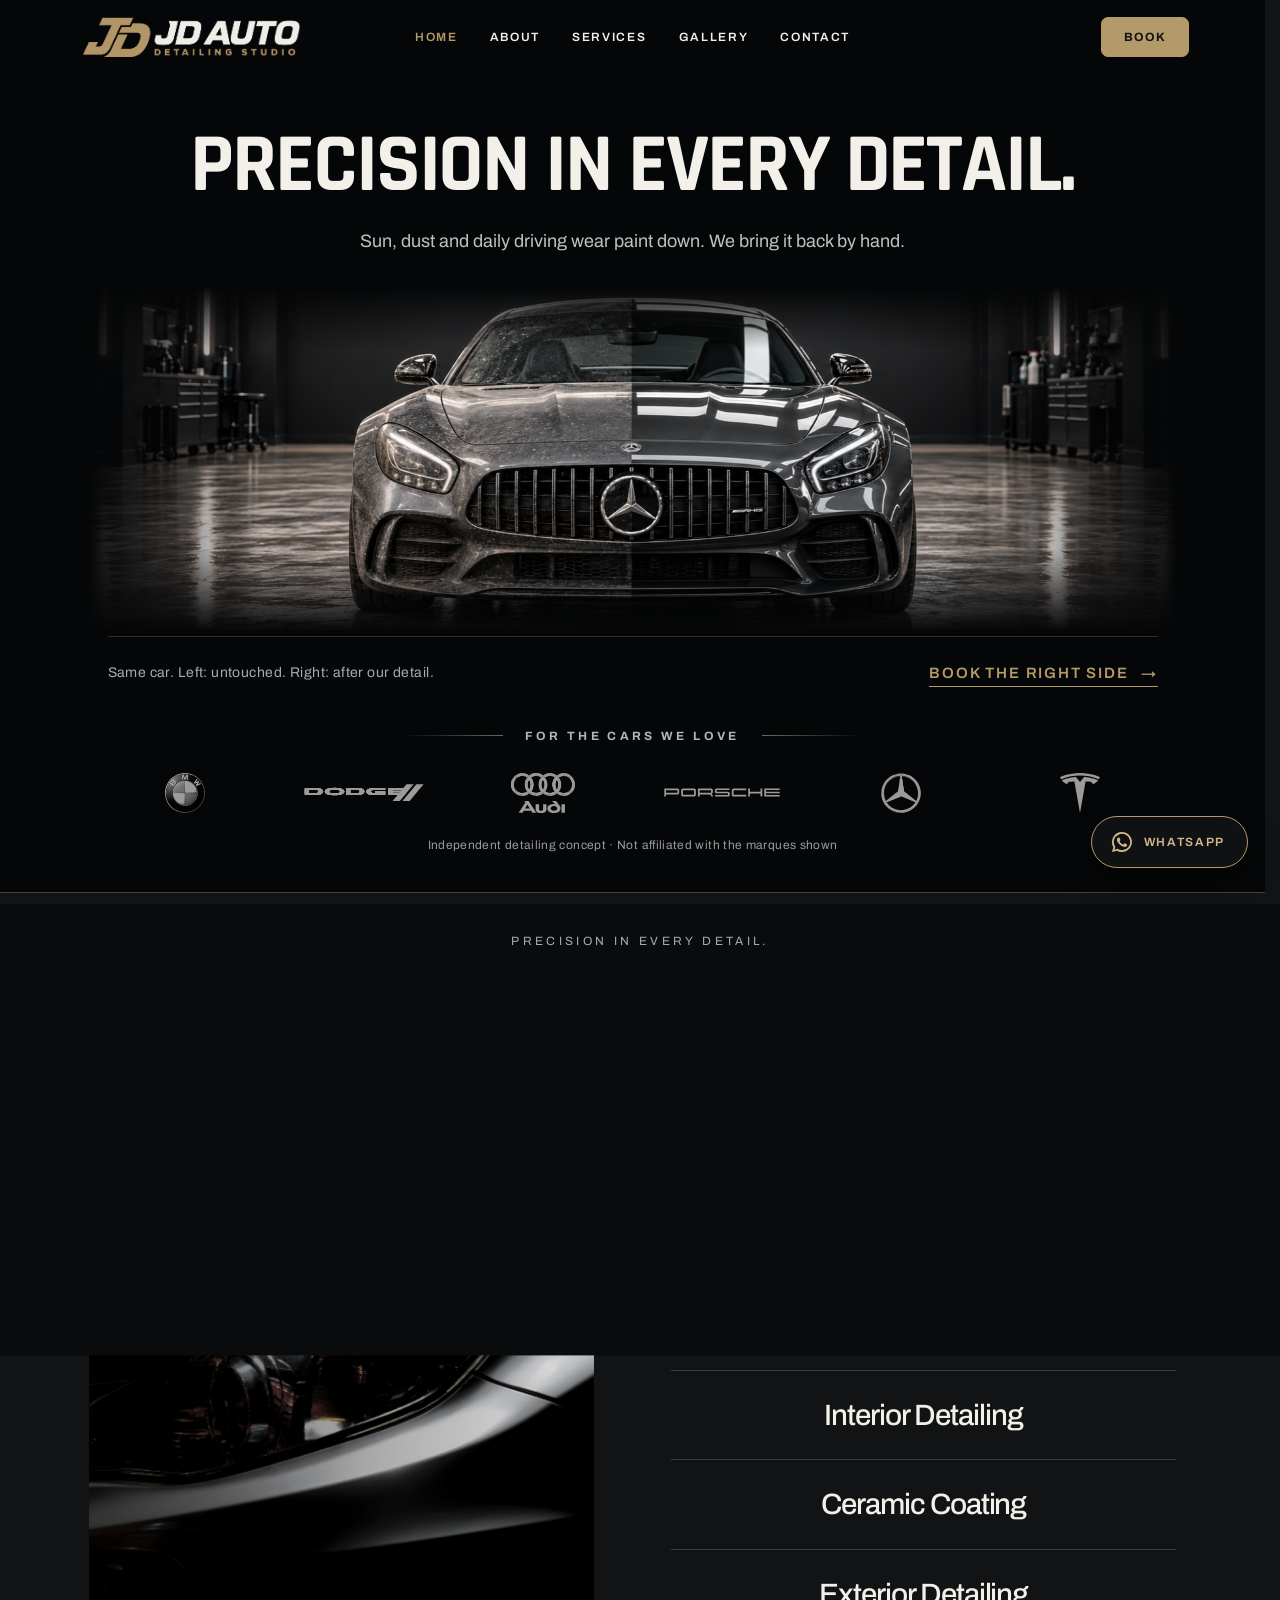
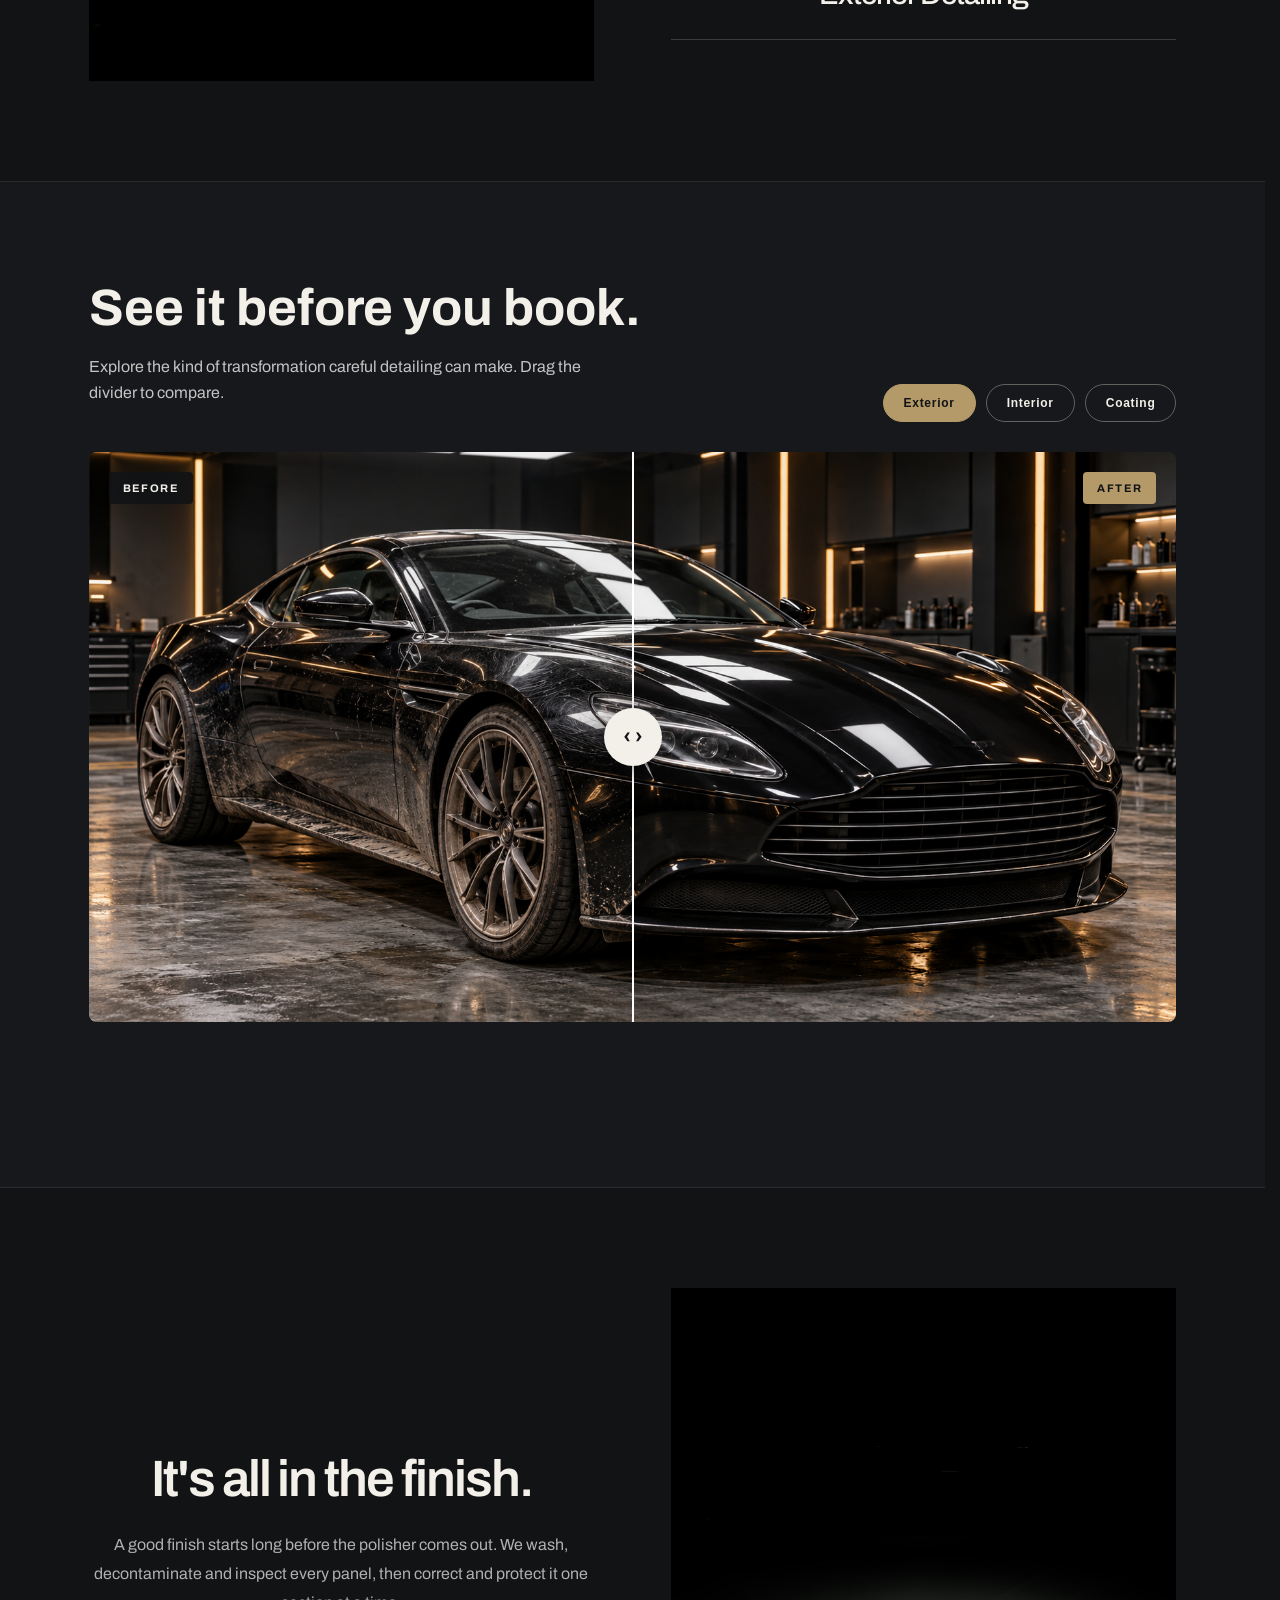
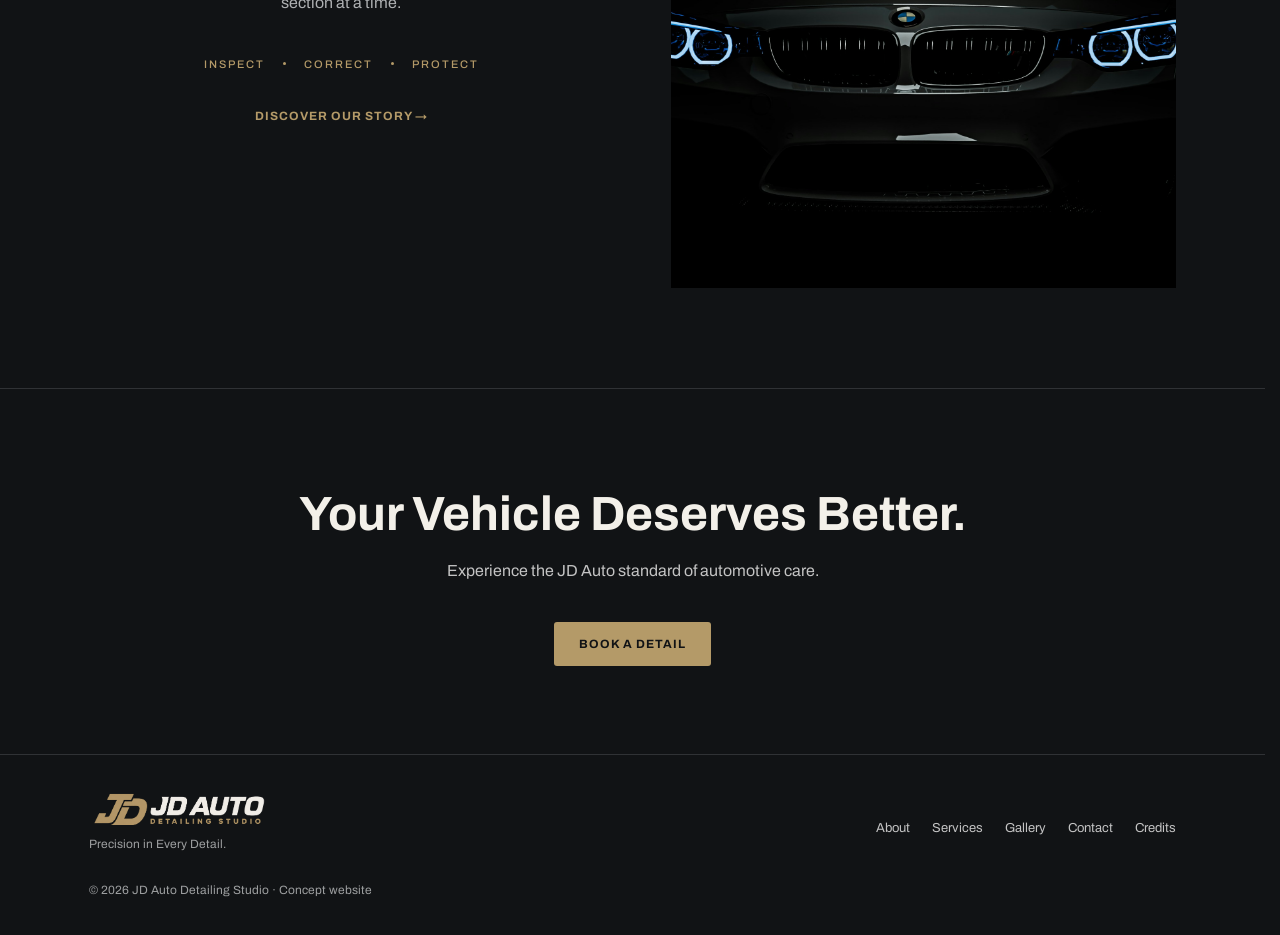
==== commit 8add83b6: "remove the M-dash" ====
--- a/index.html
+++ b/index.html
@@ -165,7 +165,7 @@
                     min="0" type="range" value="50" />
             </div>
             <div class="difference-bottom">
-                <p aria-live="polite" id="comparison-caption"><strong>Exterior detailing</strong> — AI-generated illustrative comparison</p>
+                <p aria-live="polite" id="comparison-caption"><strong>Exterior detailing</strong> - AI-generated illustrative comparison</p>
                 <a class="text-link" href="pages/gallery.html">VIEW OUR GALLERY →</a>
             </div>
             <p class="difference-disclaimer" id="comparison-disclaimer">AI-generated illustrative before-and-after comparison. Not an actual customer result.</p>
@@ -205,7 +205,7 @@
             <p class="eyebrow">READY FOR A FRESH FINISH?</p>
             <h2>Your Vehicle Deserves Better.</h2>
             <p>Experience the JD Auto standard of automotive care.</p><a class="btn btn-primary" href="pages/contact.html">BOOK
-                A DETAIL →</a>
+                A DETAIL </a>
         </section>
     </main>
     <footer class="site-footer">
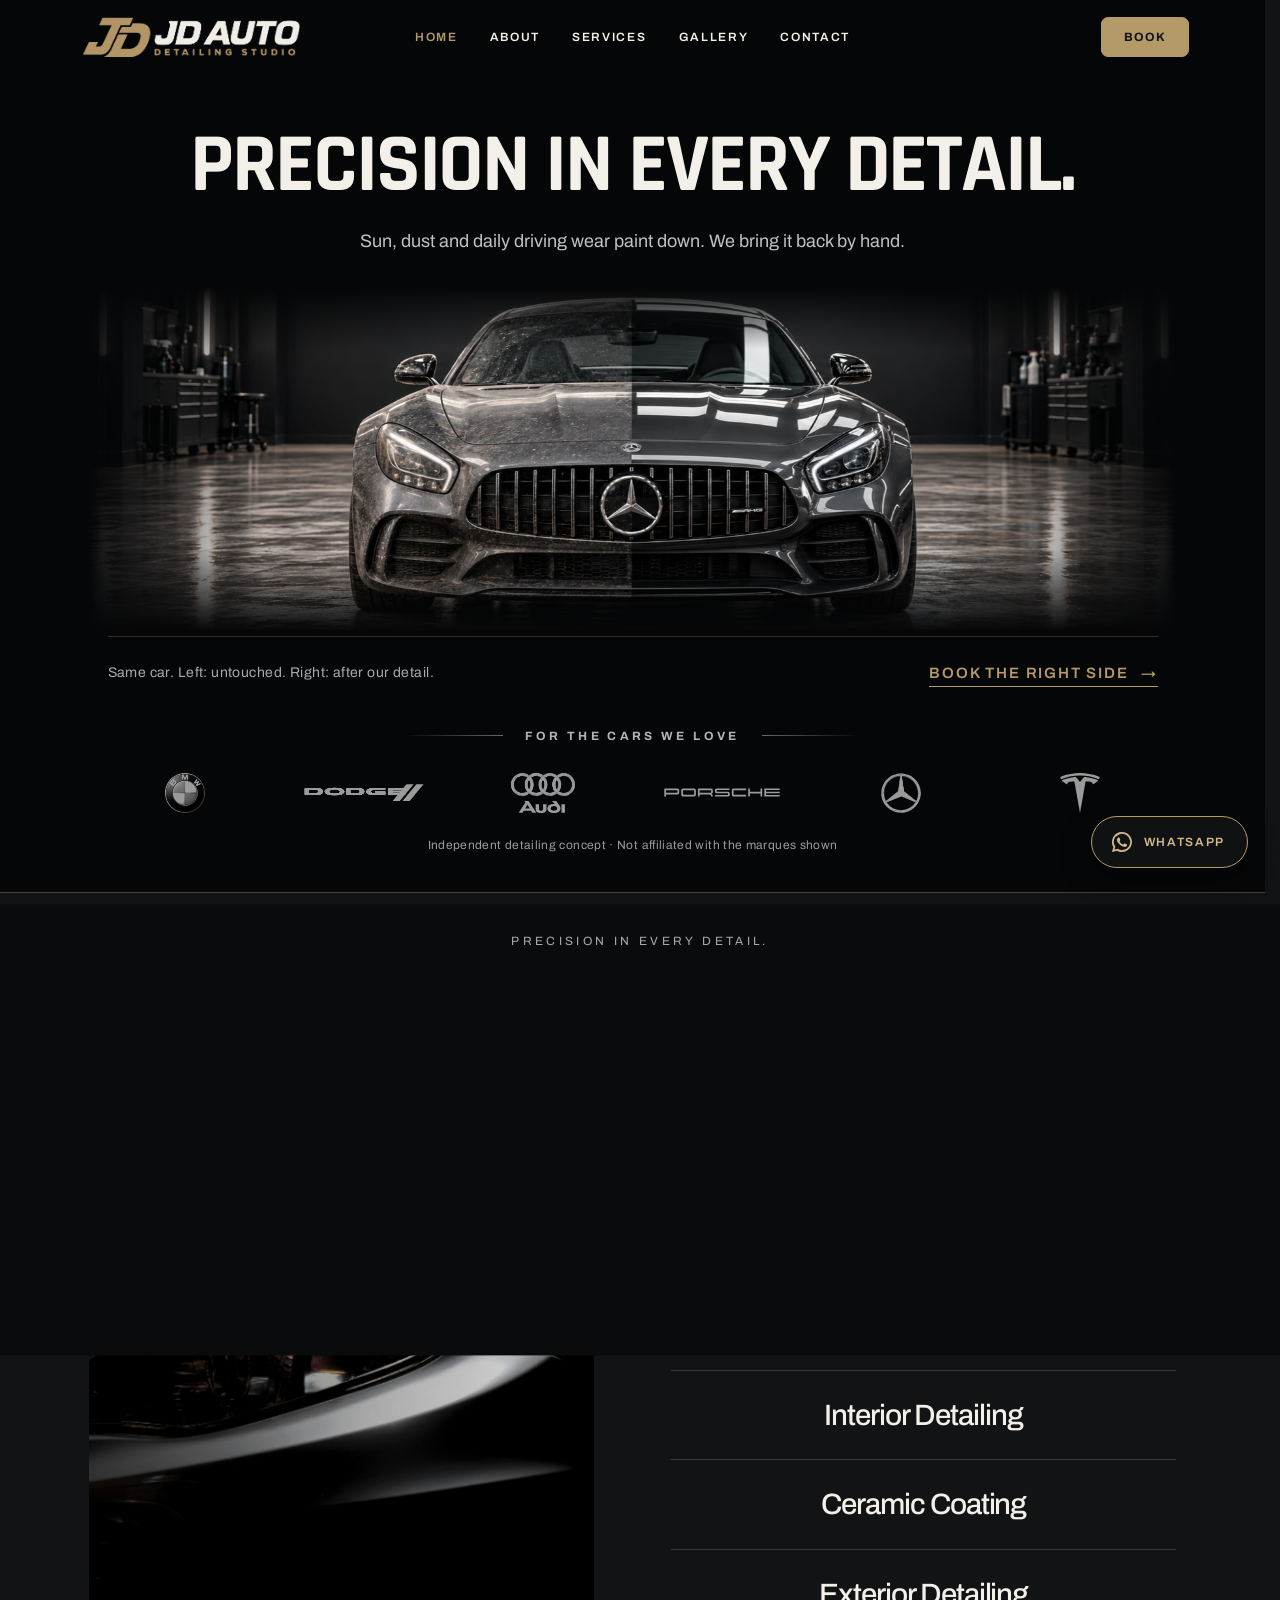
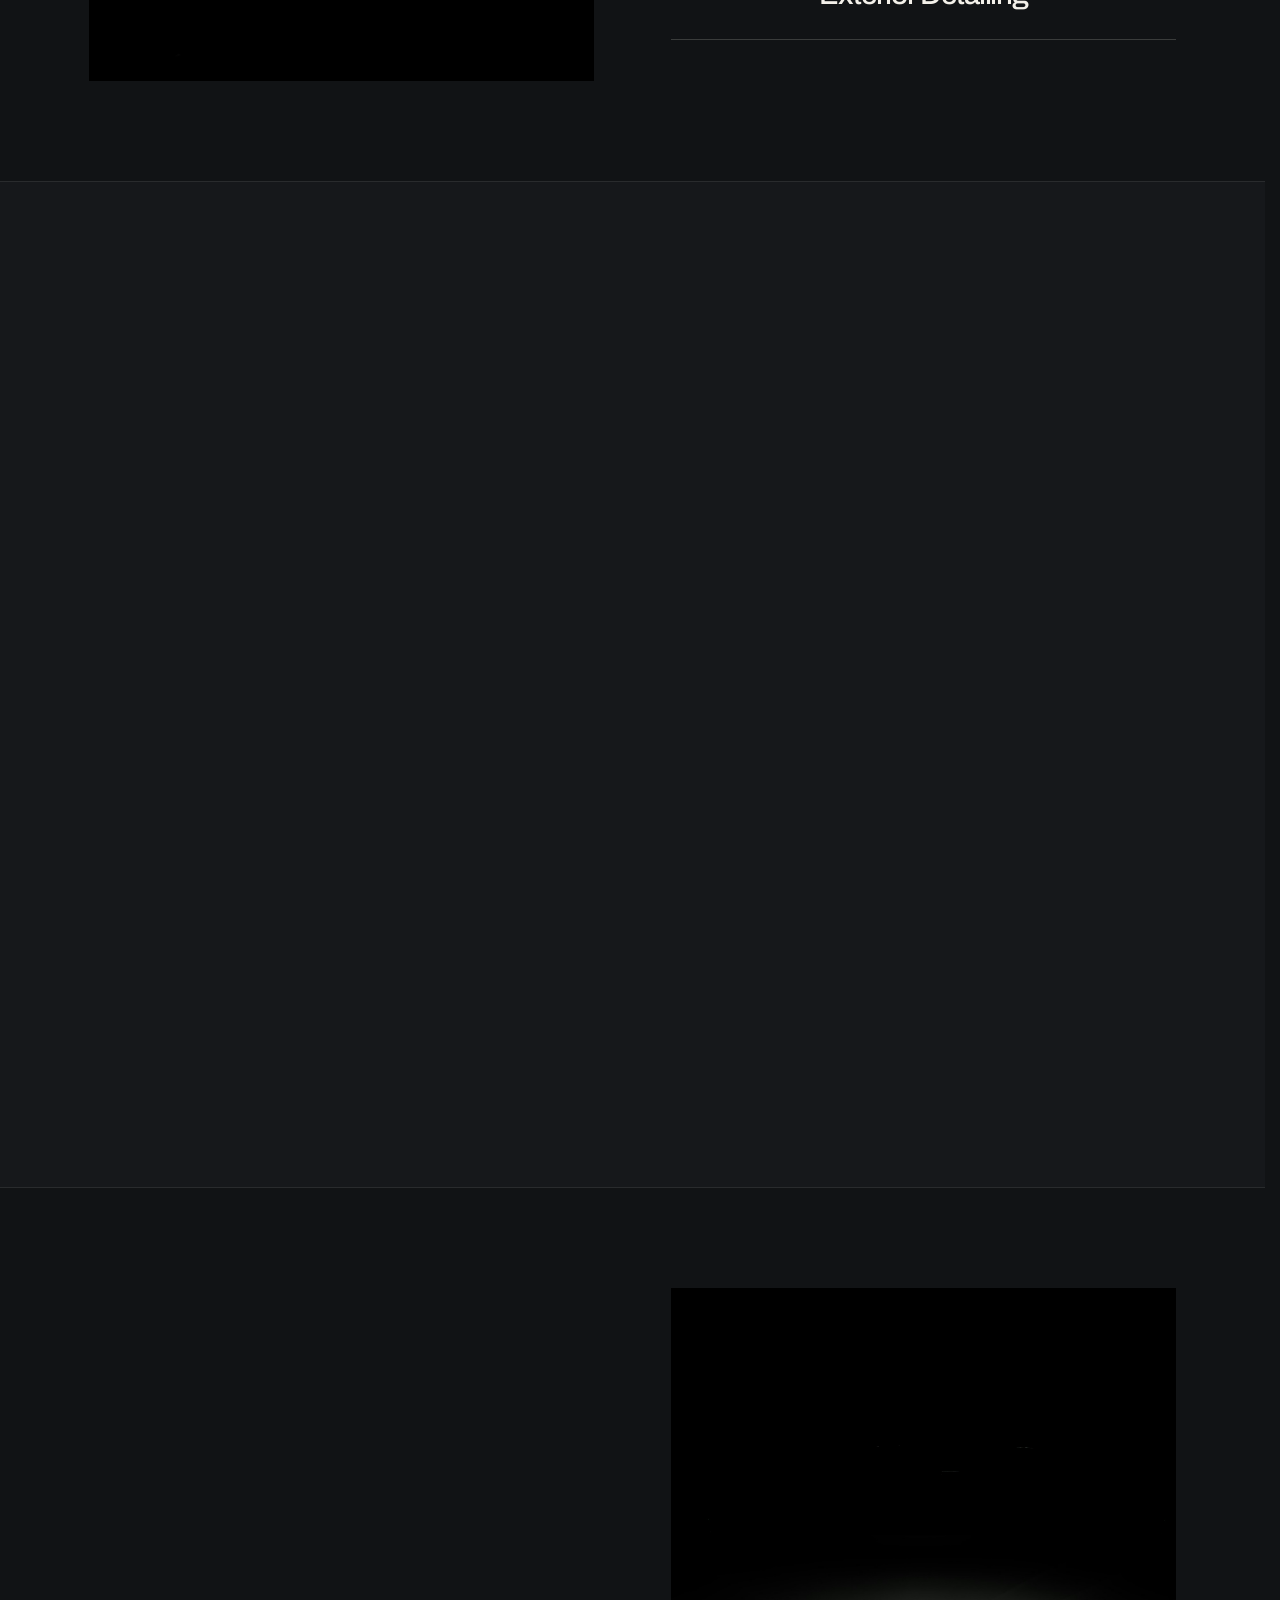
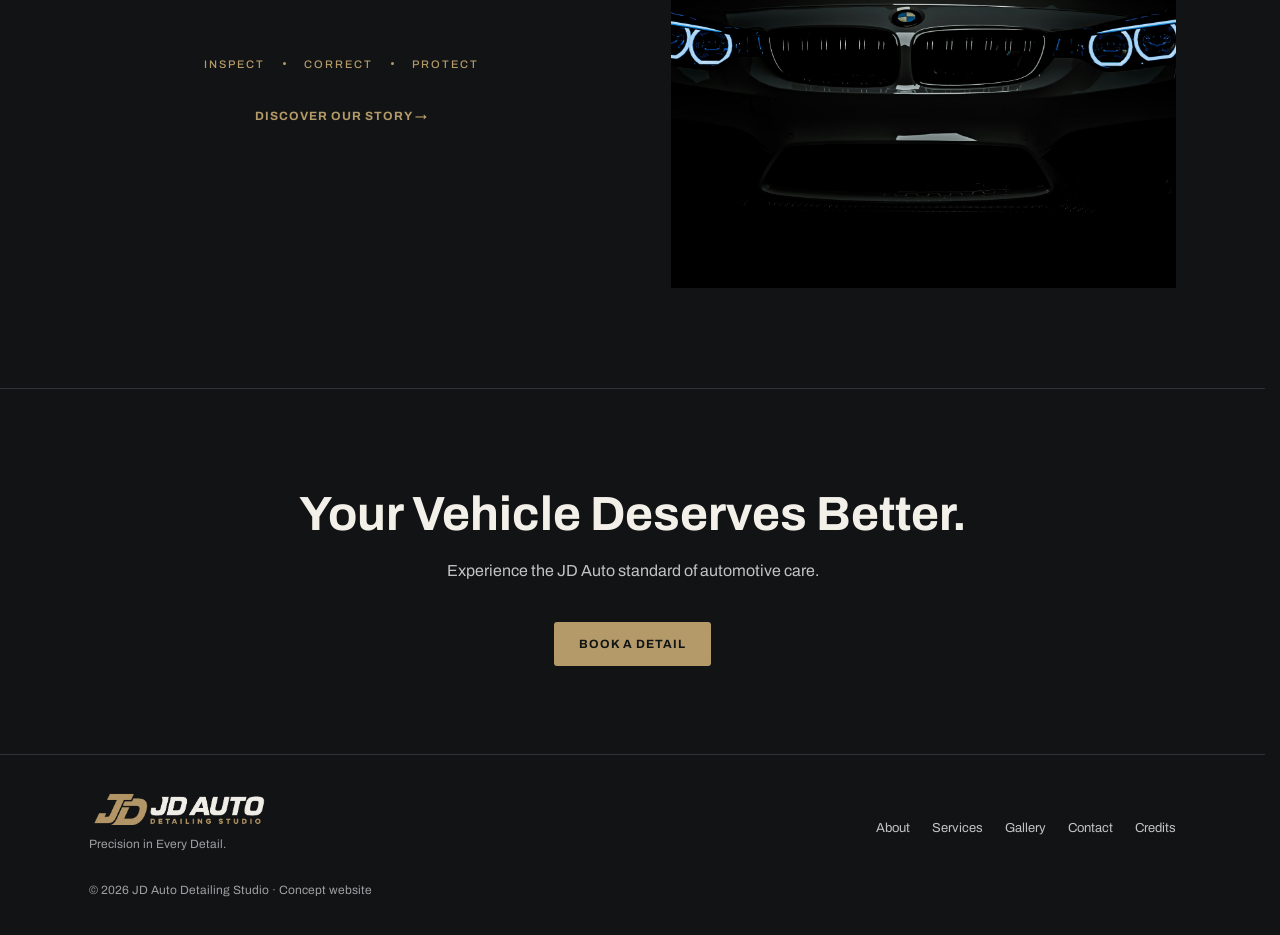
==== commit 1eb10bba: "removed all the comments from all the files." ====
--- a/index.html
+++ b/index.html
@@ -12,7 +12,7 @@
     <link href="css/responsive.css" rel="stylesheet" />
     <link rel="preconnect" href="https://fonts.googleapis.com">
     <link rel="preconnect" href="https://fonts.gstatic.com" crossorigin>
-    
+
     <link href="https://fonts.googleapis.com/css2?family=Archivo:wght@400;500;600;700&family=Rajdhani:wght@600;700&family=Teko:wght@600;700&display=swap" rel="stylesheet">
     <link rel="icon" type="image/png" href="images/favicon/favicon.png">
     <script>try{if(!window.matchMedia("(prefers-reduced-motion: reduce)").matches&&(!sessionStorage.getItem("jd-loaded")||/[?&]loader/.test(location.search)))document.documentElement.classList.add("is-loading")}catch(e){}</script>
@@ -172,7 +172,7 @@
         </section>
 
 
-<!-- CRAFTSMANSHIP -->
+
 <section class="craftsmanship">
     <div class="craftsmanship-content">
         <h2>It's all in the finish.</h2>
--- a/css/maincss.css
+++ b/css/maincss.css
@@ -1,7 +1,3 @@
-/* JD AUTO — consolidated stylesheet. Keep responsive.css after this file. */
-
-/* Header, logo and navigation */
-
 * {
     box-sizing: border-box;
 }
@@ -73,7 +69,7 @@
     color: #B49A68;
 }
 
-/* Base hero and buttons */
+
 
 .hero {
     padding: 40px 7% 80px;
@@ -148,7 +144,7 @@
     color: #B49A68;
 }
 
-/* Shared sections, pages, forms and footer */
+
 
 :root {
     --ink: #111315;
@@ -597,7 +593,7 @@
     height: 100%;
 }
 
-/* Before-and-after comparison */
+
 
 .difference-section {
     padding: 86px 7%;
@@ -796,7 +792,7 @@
     max-width: 900px;
 }
 
-/* Accessibility, menus, galleries and supporting components */
+
 
 html {
     scroll-behavior: smooth;
@@ -1074,7 +1070,7 @@
     color: #B49A68;
 }
 
-/* Cinematic hero variant and marque typography */
+
 
 .hero-cinematic {
     position: relative;
@@ -1274,7 +1270,7 @@
     letter-spacing: .03em;
 }
 
-/* Minimal hero variant */
+
 
 .hero-minimal .hero-content {
     position: relative;
@@ -1331,7 +1327,7 @@
     margin-top: 15px;
 }
 
-/* Homepage navigation and hero typography */
+
 
 .home-page .logo-name {
     font-family: "Teko", sans-serif;
@@ -1351,7 +1347,7 @@
     font-weight: 600;
     font-size: 11px;
     letter-spacing: .32em;
-    padding-left: .32em; /* balances the trailing letter-spacing so the line stays centred */
+    padding-left: .32em;
     margin-top: 6px;
 }
 
@@ -1436,7 +1432,7 @@
     padding: 0;
 }
 
-/* Editorial services */
+
 
 .services-editorial {
     display: grid;
@@ -1515,7 +1511,7 @@
     padding-left: 8px;
 }
 
-/* Craftsmanship: text left, image right (mirrors the services section) */
+
 
 .craftsmanship {
     display: grid;
@@ -1589,7 +1585,7 @@
     transform: scale(1.035);
 }
 
-/* Homepage hero layout and image */
+
 
 .home-page .hero-minimal {
     position: relative;
@@ -1632,7 +1628,7 @@
     mask-image: none;
 }
 
-/* Fade every image edge into the exact hero background color. */
+
 .home-page .hero-minimal .hero-image::before {
     content: "";
     display: block;
@@ -1719,19 +1715,17 @@
     max-width: 120px;
     height: 40px;
     object-fit: contain;
-    /* Turn every logo into the same soft white so no single brand colour shouts */
     filter: brightness(0) invert(1);
     opacity: .6;
 }
 
-/* The BMW roundel has solid filled areas, so a flat silhouette would turn it into a blank disc */
 .home-page .hero-minimal .hero-marques li img[alt="BMW"] {
     filter: grayscale(1) brightness(1.25);
 }
 
 
 
-/* Homepage header layout, actions and final alignment */
+
 
 .home-page .site-header {
     z-index: 50;
@@ -1860,7 +1854,7 @@
     text-align: center;
 }
 
-/* Homepage hero: supporting line, and the booking line under the image */
+
 
 .home-page .hero-minimal .hero-description {
     max-width: 760px;
@@ -1899,7 +1893,6 @@
     letter-spacing: .12em;
     text-transform: uppercase;
     text-decoration: none;
-    /* underline drawn as a background so it spans the text and the arrow */
     background: linear-gradient(currentColor, currentColor) no-repeat 0 calc(100% - 8px) / 100% 1px;
     transition: color .2s ease, background-size .2s ease;
 }
@@ -1924,7 +1917,6 @@
     margin-top: 34px;
 }
 
-/* Image branding: crop only the logo file's empty vertical space. */
 .home-page .site-header .logo,
 .footer-brand-image {
     position: relative;
@@ -1952,11 +1944,6 @@
         width: clamp(124px, 36vw, 190px);
     }
 }
-
-/* ==========================================
-   INNER PAGES — same navbar and footer as the home page
-   (the home page floats its header over the hero; here it sits at the top, sticky)
-========================================== */
 
 .inner-page .site-header {
     position: sticky;
@@ -2025,7 +2012,7 @@
     right: 0;
 }
 
-/* the current page keeps its underline here (the shared rule above hides it) */
+
 .inner-page .main-nav a[aria-current="page"]::after {
     display: block;
     right: 0;
@@ -2036,12 +2023,12 @@
     color: #B49A68;
 }
 
-/* anchors from the home page (services.html#paint-correction) land below the sticky header */
+
 .inner-page [id] {
     scroll-margin-top: 96px;
 }
 
-/* Footer: logo image + links, identical on every page */
+
 .footer-brand-image {
     width: 180px;
 }
@@ -2050,9 +2037,9 @@
     margin: 6px 0 0;
 }
 
-/* ==========================================
-   PAGE HERO + CLOSING LINE (shared by services, gallery, contact)
-========================================== */
+
+
+
 
 .page-hero {
     display: grid;
@@ -2096,7 +2083,7 @@
     text-transform: uppercase;
 }
 
-/* Closing line (replaces the centred banner) */
+
 
 .page-close {
     display: flex;
@@ -2156,9 +2143,9 @@
     transform: translateX(6px);
 }
 
-/* ==========================================
-   SHARED PAGE PIECES (services, gallery, contact)
-========================================== */
+
+
+
 
 .page-split {
     display: grid;
@@ -2198,7 +2185,7 @@
     border-top: 1px solid rgba(243, 240, 233, 0.18);
 }
 
-/* ---------- Services ---------- */
+
 
 .svc-list {
     padding: clamp(50px, 6vw, 80px) 7% 0;
@@ -2331,7 +2318,7 @@
     max-width: 56ch;
 }
 
-/* ---------- Gallery ---------- */
+
 
 .gallery-page .gallery-section {
     padding-top: clamp(40px, 5vw, 60px);
@@ -2376,7 +2363,7 @@
     margin: 0;
 }
 
-/* every tile the same size; the photo fills it and is cropped to fit */
+
 .gallery-page .gallery-item img {
     aspect-ratio: 4 / 3;
     height: auto;
@@ -2390,7 +2377,7 @@
     letter-spacing: .04em;
 }
 
-/* the whole picture is the button; the label sits quietly in the corner */
+
 .gallery-page .gallery-open {
     position: absolute;
     inset: 0 0 34px 0;
@@ -2424,7 +2411,7 @@
     color: #A9AAAC;
 }
 
-/* ---------- Contact ---------- */
+
 
 .contact-page .contact-layout {
     grid-template-columns: minmax(0, 7fr) minmax(0, 5fr);
@@ -2494,7 +2481,7 @@
     line-height: 1.65;
 }
 
-/* a small hollow dot per step, joined by a thin line */
+
 .contact-steps > li::before {
     content: "";
     position: absolute;
@@ -2540,12 +2527,9 @@
     aspect-ratio: 16 / 10;
 }
 
-/* match the dark theme (the embedded map is light by default) */
 .contact-page .map-wrap iframe {
     filter: grayscale(1) invert(1) brightness(.85) contrast(1.1);
 }
-
-/* Running line (used on the home page) */
 
 .ticker {
     overflow: hidden;
@@ -2581,7 +2565,6 @@
     -webkit-text-stroke: 0;
 }
 
-/* pause while someone hovers, so it can be read */
 .ticker:hover .ticker-track {
     animation-play-state: paused;
 }
@@ -2590,10 +2573,6 @@
     to { transform: translateX(-50%); }
 }
 
-/* ==========================================
-   ABOUT PAGE
-   Headings use the same Archivo style as the home sections.
-========================================== */
 
 .ab-hero {
     display: grid;
@@ -2623,8 +2602,6 @@
     font-size: 18px;
     line-height: 1.8;
 }
-
-/* The logo, shown large in a quiet frame */
 
 .ab-mark {
     display: grid;
@@ -2664,8 +2641,6 @@
     text-transform: uppercase;
 }
 
-/* The order of work, written as a paragraph rather than a widget */
-
 .ab-order {
     display: grid;
     grid-template-columns: minmax(0, 4fr) minmax(0, 8fr);
@@ -2731,7 +2706,7 @@
     font-weight: 600;
 }
 
-/* Same seat, same light */
+
 
 .ab-pair {
     display: grid;
@@ -2792,7 +2767,7 @@
     letter-spacing: .04em;
 }
 
-/* What we won't do */
+
 
 .ab-wont {
     padding: 0 7% clamp(70px, 8vw, 110px);
@@ -2834,7 +2809,7 @@
     line-height: 1.7;
 }
 
-/* Gallery lightbox: picture centred, arrows on either side */
+
 .lightbox-stage {
     display: grid;
     grid-template-columns: auto minmax(0, 1fr) auto;
@@ -2888,7 +2863,7 @@
         font-size: 24px;
     }
 }
-/* Fixed WhatsApp button (all pages) */
+
 .wa-float {
     position: fixed;
     right: clamp(16px, 2.5vw, 32px);
@@ -2939,12 +2914,6 @@
     }
 }
 
-/* ==========================================
-   PARALLAX + LOAD-IN
-   (js/parallax.js moves the layers on scroll; these rules run on load)
-========================================== */
-
-/* images sit slightly oversized in their frame so they can drift without showing an edge */
 .px-img {
     scale: 1.15;
     will-change: translate;
@@ -2991,8 +2960,6 @@
 .hero-minimal .hero-marques {
     animation: px-rise 1s cubic-bezier(.2, .7, .2, 1) .5s both;
 }
-
-/* Scroll reveal (classes are added by js/parallax.js, so nothing is hidden without JavaScript) */
 
 .rv,
 .rv-frame {
@@ -3024,14 +2991,6 @@
     }
 }
 
-/* ==========================================
-   LOADING SCREEN
-   Two halves meet at a gold line. When the page is ready they slide apart,
-   carrying the logo (top half) and the tagline (bottom half) away with them.
-   (Only shown when js sets html.is-loading, so nothing is ever stuck without JavaScript.)
-========================================== */
-
-/* keep the scrollbar's space reserved, so locking and unlocking scroll never shifts the page sideways */
 html {
     scrollbar-gutter: stable;
 }
@@ -3086,7 +3045,6 @@
     transform: translate3d(0, 101%, 0);
 }
 
-/* the logo sits just above the seam, cropped the same way as the header logo */
 .loader-mark {
     position: absolute;
     left: 0;
@@ -3124,7 +3082,6 @@
     animation: ld-fade .8s ease .7s both;
 }
 
-/* the line is exactly on the seam, so the halves split along it */
 .loader-line {
     position: absolute;
     left: 0;
@@ -3165,7 +3122,6 @@
     to   { opacity: 1; }
 }
 
-/* the page's own entrance animations wait until the screen is opening */
 html.is-loading main,
 html.is-loading main * {
     animation-play-state: paused !important;
@@ -3178,7 +3134,7 @@
     }
 }
 
-/* PHOTO CREDITS */
+
 .credits {
     width: min(1100px, 88%);
     margin: 0 auto;
--- a/css/responsive.css
+++ b/css/responsive.css
@@ -1,7 +1,7 @@
-/* JD AUTO — RESPONSIVE STYLES
-   Load this file AFTER maincss.css.
-   Original media queries are retained in their original relative order.
-*/
+
+
+
+
 
 @media (max-width: 700px) {
     .site-header {
@@ -159,7 +159,7 @@
     }
 
     .process-grid,
-.why-grid {
+    .why-grid {
         grid-template-columns: 1fr
     }
 
@@ -425,7 +425,7 @@
         gap: 35px;
     }
 
-    /* image on top, like the services section */
+
     .craftsmanship-image {
         order: -1;
         height: clamp(280px, 60vw, 480px);
@@ -438,9 +438,9 @@
     }
 }
 
-/* ==========================================
-   COMPACT HERO — TABLET
-========================================== */
+
+
+
 
 @media (max-width: 800px) {
     .home-page .hero-minimal {
@@ -457,9 +457,9 @@
     }
 }
 
-/* ==========================================
-   COMPACT HERO — MOBILE
-========================================== */
+
+
+
 
 @media (max-width: 480px) {
     .home-page .hero-minimal {
@@ -480,12 +480,12 @@
     }
 }
 
-/* ==========================================
-   JD AUTO — HOMEPAGE HEADER + LOGO ROW (PHONE / TABLET)
-========================================== */
-
-@media (max-width: 800px) {
-    /* Logo left, BOOK + menu button right (the menu button used to sit in the middle column) */
+
+
+
+
+@media (max-width: 800px) {
+
     .home-page .site-header,
 .home-page .site-header.is-scrolled {
         grid-template-columns: 1fr auto auto;
@@ -496,11 +496,11 @@
     .home-page .header-actions { order: 2; }
     .home-page .menu-toggle { order: 3; margin-left: 0; }
 
-    /* The opened menu panel was shrinking to a narrow centred column because of
-       justify-self: center (set for the desktop layout). Stretch it edge to edge. */
+
+
     .home-page .main-nav { justify-self: stretch; }
 
-    /* Six logos in one row were about 38px wide on a phone: two rows of three instead */
+
     .home-page .hero-minimal .hero-marques ul {
         grid-template-columns: repeat(3, minmax(0, 1fr));
         gap: 10px 18px;
@@ -509,7 +509,7 @@
     .home-page .hero-minimal .hero-marques li { height: 48px; }
     .home-page .hero-minimal .hero-marques li img { height: 32px; }
 
-    /* Booking line stacks and centres on small screens */
+
     .home-page .hero-minimal .hero-book {
         flex-direction: column;
         gap: 2px;
@@ -519,9 +519,9 @@
     .home-page .hero-minimal .hero-marques { margin-top: 26px; }
 }
 
-/* ==========================================
-   INNER PAGES — HEADER (PHONE / TABLET)
-========================================== */
+
+
+
 
 @media (max-width: 800px) {
     .inner-page .site-header {
@@ -559,9 +559,9 @@
     .inner-page .main-nav a::after { transition: none; }
 }
 
-/* ==========================================
-   PAGE HERO + CLOSING LINE (TABLET / PHONE)
-========================================== */
+
+
+
 
 @media (max-width: 800px) {
     .page-hero {
@@ -570,9 +570,9 @@
     .page-close { padding: 44px 7% 56px; }
 }
 
-/* ==========================================
-   SERVICES / GALLERY / CONTACT (TABLET / PHONE)
-========================================== */
+
+
+
 
 @media (max-width: 1100px) {
     .gallery-page .gallery-grid { grid-template-columns: repeat(2, minmax(0, 1fr)); }
@@ -591,9 +591,9 @@
     .svc { grid-template-columns: 1fr; }
 }
 
-/* ==========================================
-   ABOUT PAGE (TABLET / PHONE)
-========================================== */
+
+
+
 
 @media (max-width: 900px) {
     .ab-hero { grid-template-columns: 1fr; padding-left: 6%; padding-right: 6%; }
@@ -612,11 +612,11 @@
     .ab-fig:nth-child(2) { margin-top: 0; }
 }
 
-/* ==========================================
-   RESPONSIVE FIXES (ALL PAGES)
-========================================== */
-
-/* Desktop nav links: taller hit area, underline kept under the text */
+
+
+
+
+
 @media (min-width: 801px) {
     .home-page .main-nav a,
     .inner-page .main-nav a {
@@ -642,7 +642,7 @@
     .difference-filter { padding: 10px 15px; font-size: 11px; }
 }
 
-/* Page headings (services, gallery, contact): stack the intro under the heading on narrower laptops/tablets */
+
 @media (max-width: 1200px) {
     .page-hero { grid-template-columns: 1fr; gap: 28px; }
 }
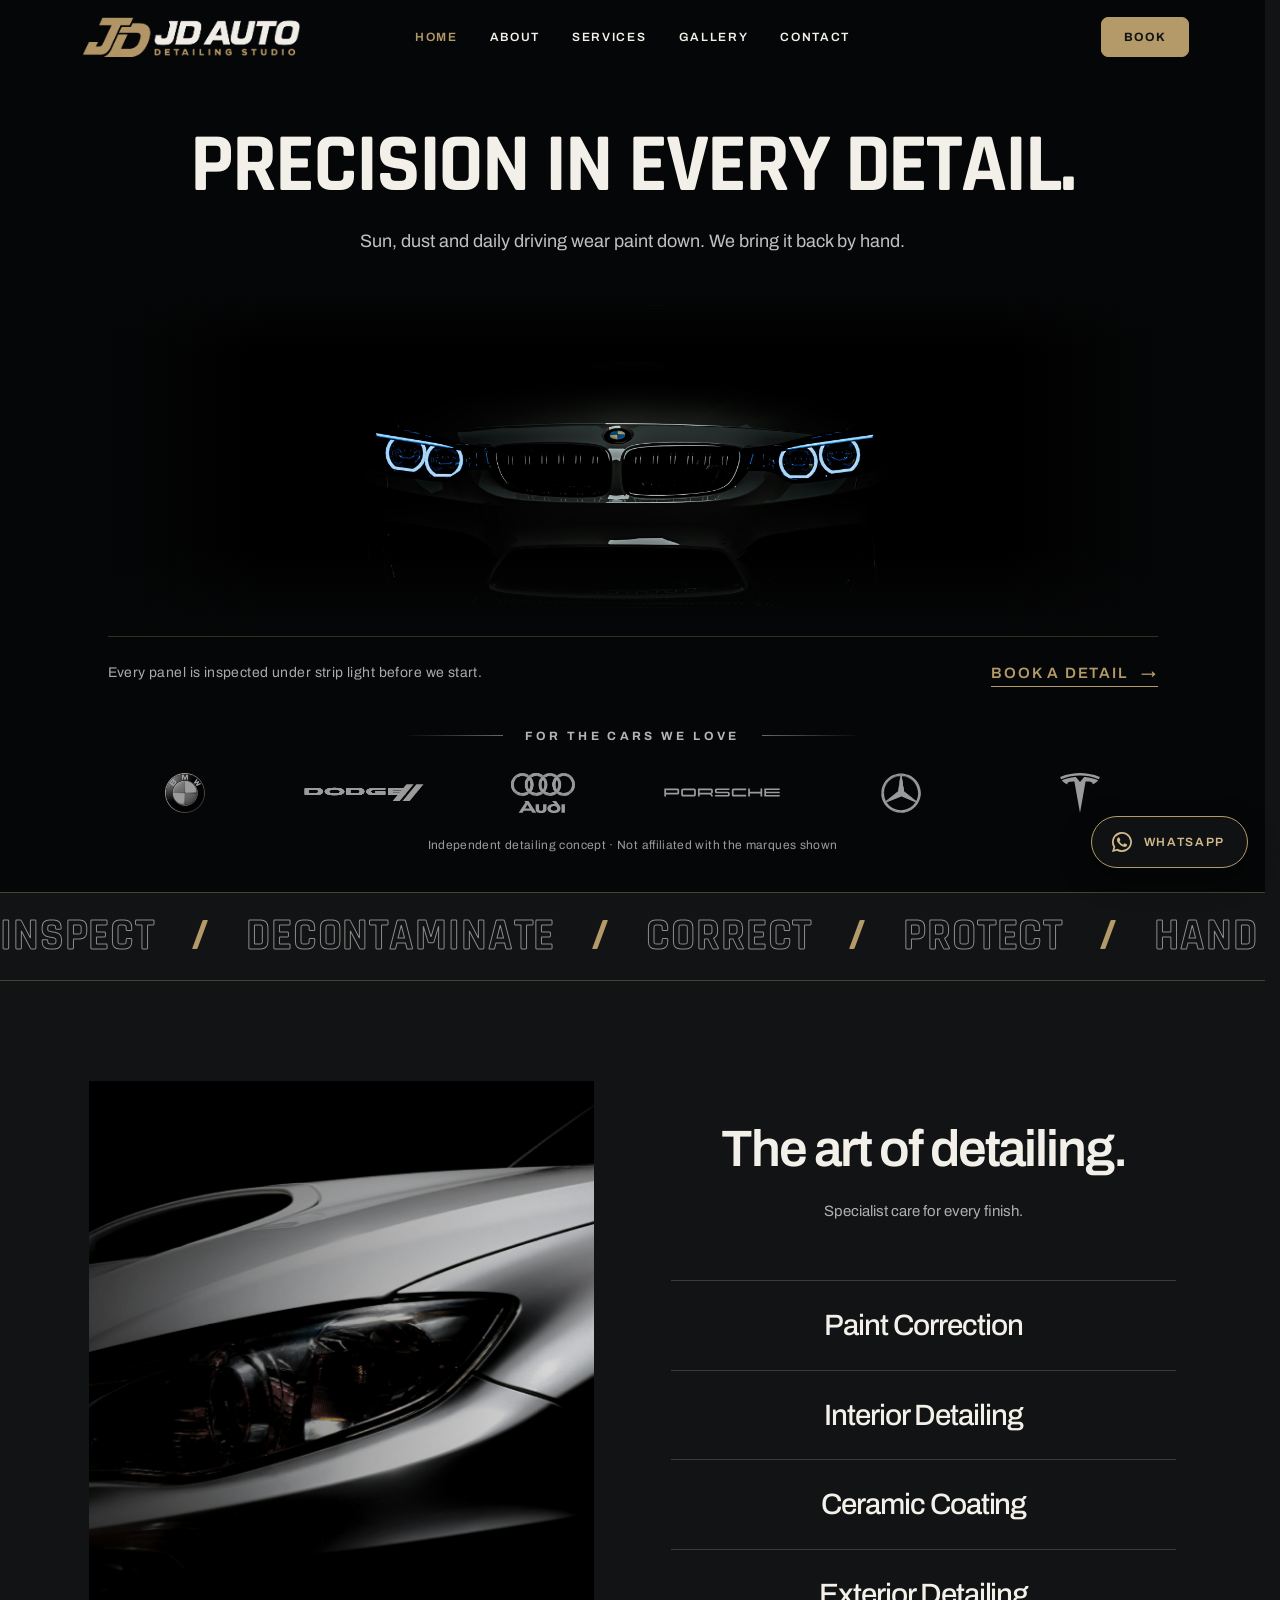
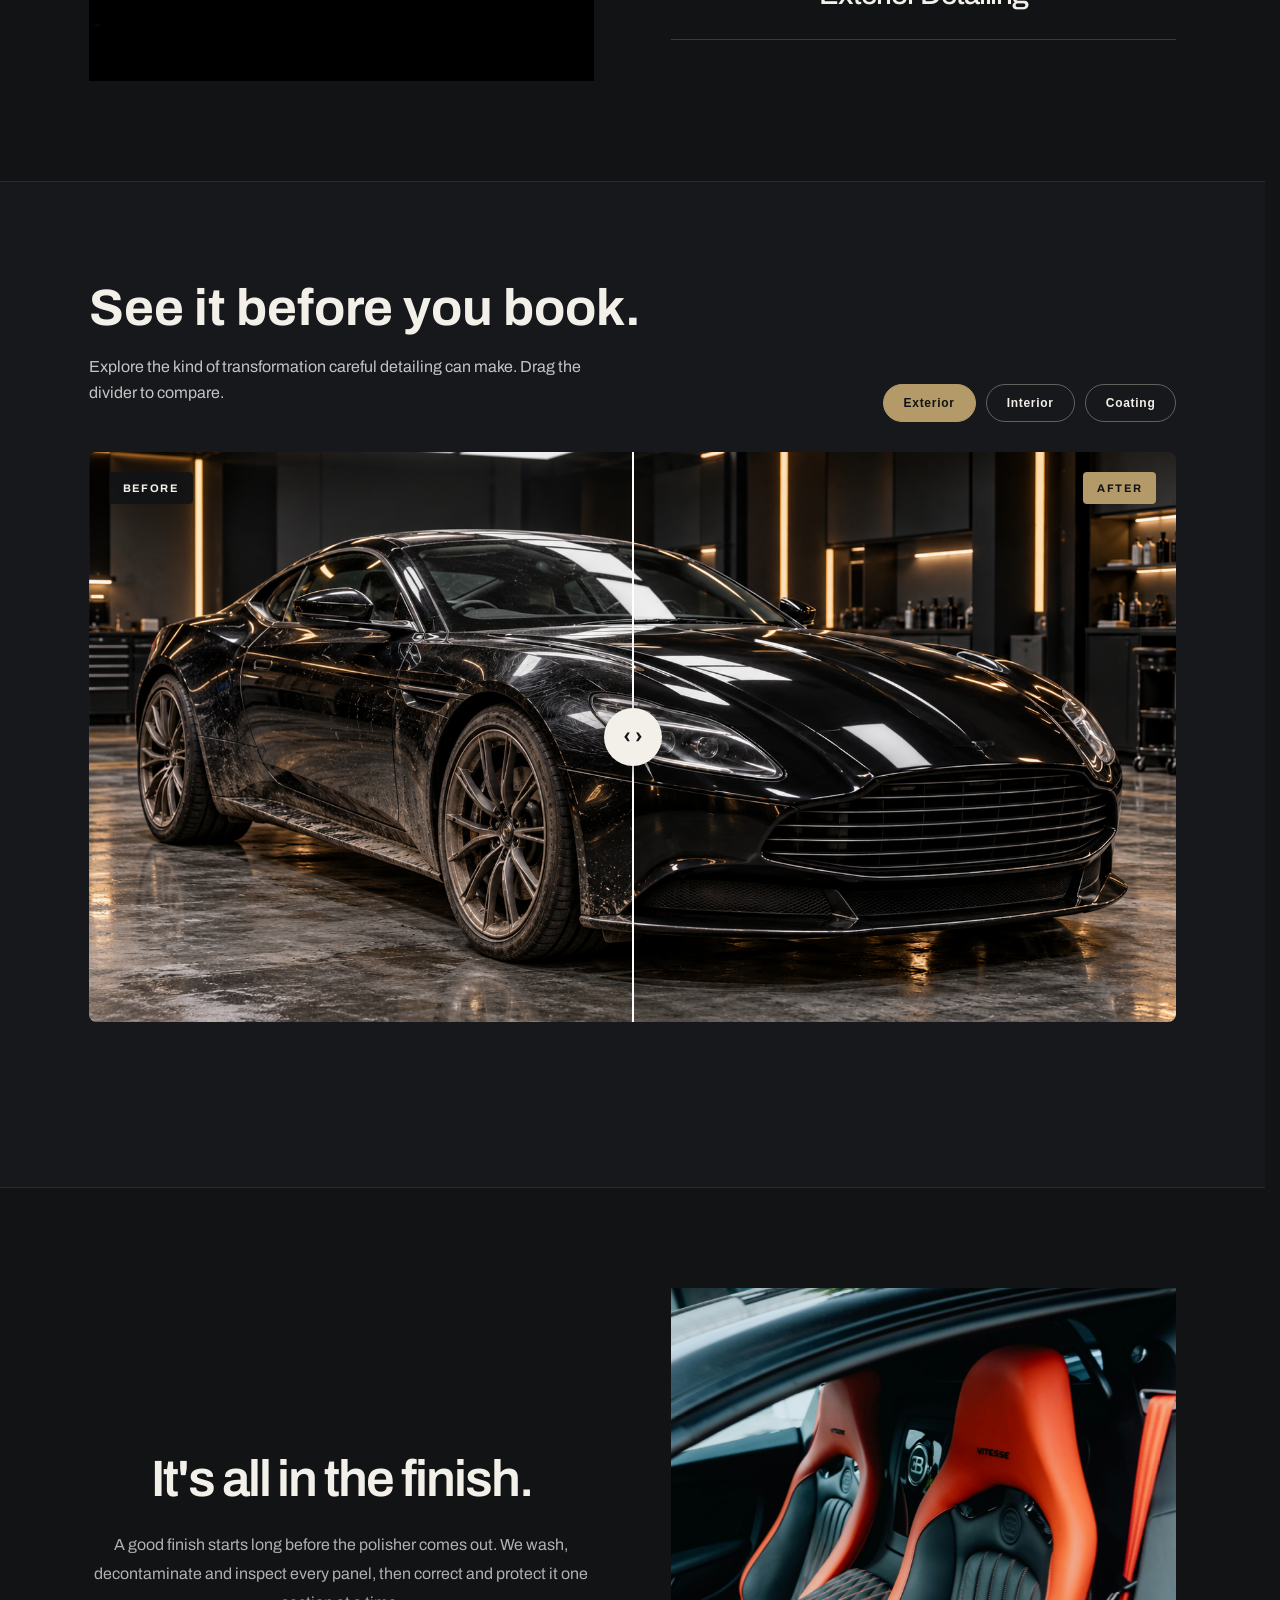
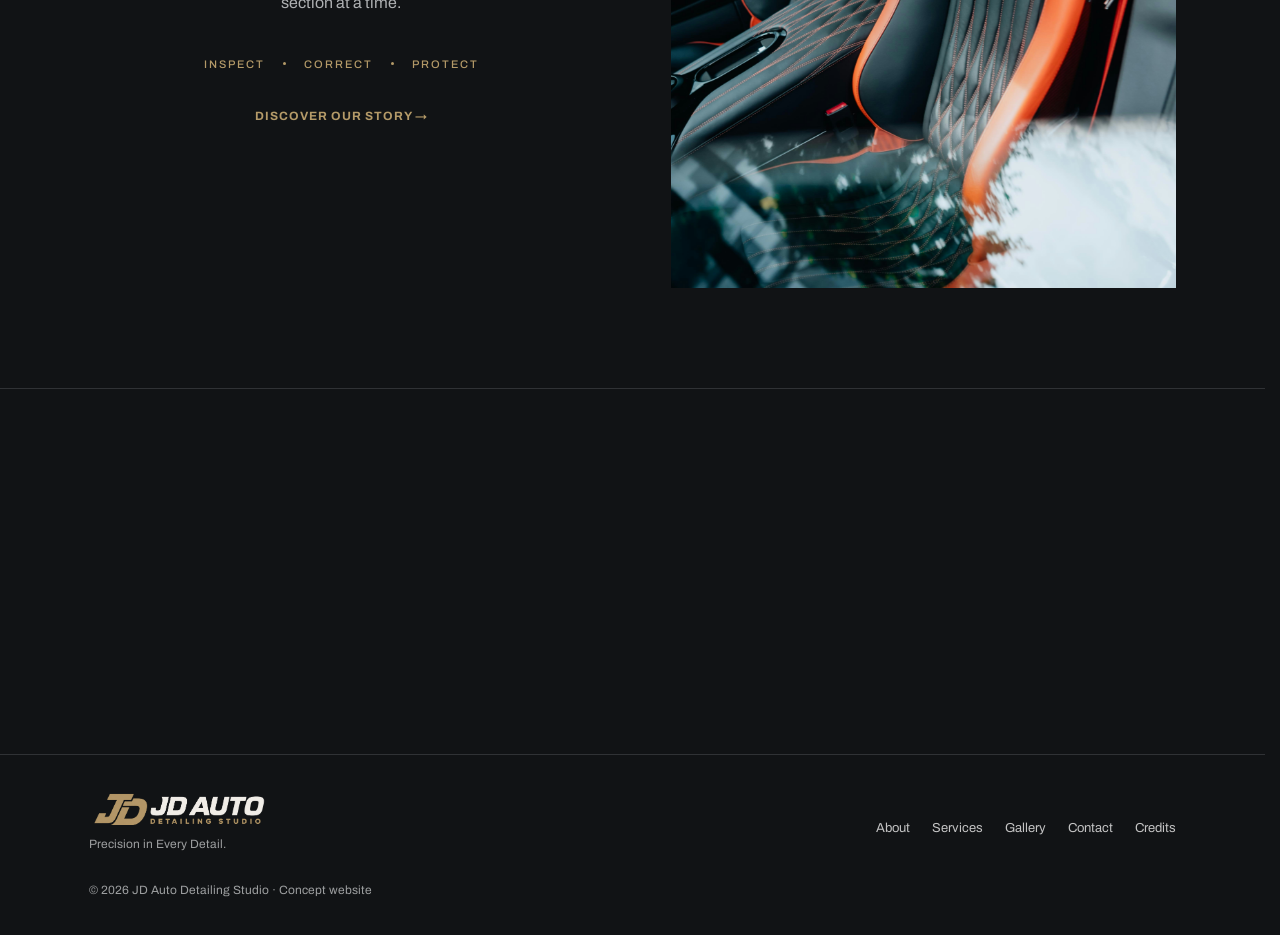
==== commit 9669cdd2: "final change before sending for review" ====
--- a/index.html
+++ b/index.html
@@ -65,14 +65,14 @@
                 <h1>Precision in Every Detail.</h1>
                 <p class="hero-description">Sun, dust and daily driving wear paint down. We bring it back by hand.</p>
             </div>
-            <div class="hero-image"><img alt="Mercedes-AMG GT in a dark detailing studio, dirty on the left half and polished on the right"
+            <div class="hero-image"><img alt="Front of a dark car at night with its headlights glowing blue"
                     fetchpriority="high"
-                    src="images/home/hero-bg.png" />
+                    src="images/home/4k-wallpaper-Nv8-Oq1TQPA-unsplash.jpg" />
             </div>
 
             <div class="hero-book">
-                <p class="hero-book-note">Same car. Left: untouched. Right: after our detail.</p>
-                <a class="hero-book-link" href="pages/contact.html">Book the right side <span aria-hidden="true">→</span></a>
+                <p class="hero-book-note">Every panel is inspected under strip light before we start.</p>
+                <a class="hero-book-link" href="pages/contact.html">Book a detail <span aria-hidden="true">→</span></a>
             </div>
 
 
@@ -194,7 +194,7 @@
 
     <div class="craftsmanship-image">
         <img
-            src="images/home/4k-wallpaper-Nv8-Oq1TQPA-unsplash.jpg"
+            src="images/home/vlad-grebenyev-yJ8eJm6YuIY-unsplash.jpg"
             alt="Professional detailer polishing the paintwork of a car"
             loading="lazy"
         >
@@ -215,12 +215,12 @@
                      loading="lazy">
             </a>
             <p>Precision in Every Detail.</p>
-        </div>
+        </div> 
         <div class="footer-links"><a href="pages/about.html">About</a><a href="pages/services.html">Services</a><a href="pages/gallery.html">Gallery</a><a
                 href="pages/contact.html">Contact</a><a href="pages/about.html#credits">Credits</a></div>
         <p class="footer-note">© 2026 JD Auto Detailing Studio · Concept website </p>
     </footer>
-    <a class="wa-float" href="https://wa.me/00000000000?text=Hi%20JD%20Auto%2C%20I%27d%20like%20to%20ask%20about%20a%20detail." target="_blank" rel="noopener" aria-label="Message JD Auto on WhatsApp">
+    <a class="wa-float" href="https://wa.me/+35679419933?text=Hi%20JD%20Auto%2C%20I%27d%20like%20to%20ask%20about%20a%20detail." target="_blank" rel="noopener" aria-label="Message JD Auto on WhatsApp">
     <svg viewBox="0 0 24 24" width="24" height="24" aria-hidden="true" focusable="false"><path fill="currentColor" d="M12 2a10 10 0 0 0-8.6 15.1L2 22l5-1.3A10 10 0 1 0 12 2zm0 18.2a8.2 8.2 0 0 1-4.2-1.15l-.3-.18-3 .78.8-2.9-.2-.3A8.2 8.2 0 1 1 12 20.2zm4.5-6.1c-.25-.12-1.46-.72-1.69-.8-.23-.08-.39-.12-.55.12-.17.25-.64.8-.78.96-.14.17-.29.19-.54.06a6.7 6.7 0 0 1-1.97-1.22 7.4 7.4 0 0 1-1.36-1.69c-.14-.25-.02-.38.1-.5l.37-.43c.12-.14.17-.25.25-.41.08-.17.04-.31-.02-.43-.06-.12-.55-1.33-.76-1.82-.2-.48-.4-.41-.55-.42h-.47c-.17 0-.43.06-.66.31s-.87.85-.87 2.07.89 2.4 1.01 2.57c.12.17 1.75 2.67 4.24 3.74.59.26 1.05.41 1.41.52.6.19 1.13.16 1.56.1.48-.07 1.46-.6 1.67-1.17.2-.58.2-1.07.14-1.17-.06-.1-.23-.17-.48-.29z"/></svg>
     <span>WhatsApp</span>
 </a>
@@ -230,4 +230,4 @@
     <script defer src="js/nav-scroll.js"></script>
 </body>
 
-</html>
+</html>
--- a/css/maincss.css
+++ b/css/maincss.css
@@ -132,6 +132,13 @@
 
 .btn-primary:hover {
     background-color: #D2BA8C;
+    transform: translateY(-2px);
+    box-shadow: 0 8px 22px rgba(180, 154, 104, 0.28);
+}
+
+.btn-primary:active {
+    transform: translateY(0);
+    box-shadow: 0 3px 10px rgba(180, 154, 104, 0.2);
 }
 
 .btn-secondary {
@@ -2036,10 +2043,6 @@
 .site-footer .footer-tagline {
     margin: 6px 0 0;
 }
-
-
-
-
 
 .page-hero {
     display: grid;
@@ -2582,13 +2585,14 @@
     padding: clamp(50px, 6vw, 90px) 7% clamp(70px, 8vw, 110px) 7%;
 }
 
-.ab-hero h1 {
-    margin: 0 0 30px;
-    font-family: "Archivo", sans-serif;
-    font-size: clamp(46px, 6.2vw, 104px);
-    font-weight: 600;
-    line-height: 1.02;
-    letter-spacing: -0.045em;
+.ab-hero-text h1 {
+    font-family: "Teko", sans-serif;
+    font-size: clamp(48px, 6vw, 912px);
+    font-weight: 100;
+    text-transform: uppercase;
+    line-height: 1;
+    letter-spacing: 0;
+    margin: 0 0 28px;
 }
 
 .ab-hero h1 span {
@@ -3195,3 +3199,29 @@
 @media (max-width: 700px) {
     .credits-cols { grid-template-columns: 1fr; }
 }
+
+.hero-book-link {
+    transition:
+        color .2s ease,
+        background-size .2s ease,
+        transform .35s cubic-bezier(.2, .8, .2, 1);
+}
+
+.hero-book-link span {
+    transform-origin: left center;
+    transition: transform .45s cubic-bezier(.3, 1.5, .5, 1);
+}
+
+.hero-book-link:hover,
+.hero-book-link:focus-visible {
+    transform: translateX(4px);
+}
+
+.hero-book-link:hover span,
+.hero-book-link:focus-visible span {
+    transform: translateX(10px) scaleX(1.25);
+}
+
+.hero-book-link:active {
+    transform: translateX(2px);
+}
--- a/css/responsive.css
+++ b/css/responsive.css
@@ -1,8 +1,3 @@
-
-
-
-
-
 @media (max-width: 700px) {
     .site-header {
         flex-direction: column;
@@ -645,4 +640,4 @@
 
 @media (max-width: 1200px) {
     .page-hero { grid-template-columns: 1fr; gap: 28px; }
-}
+}
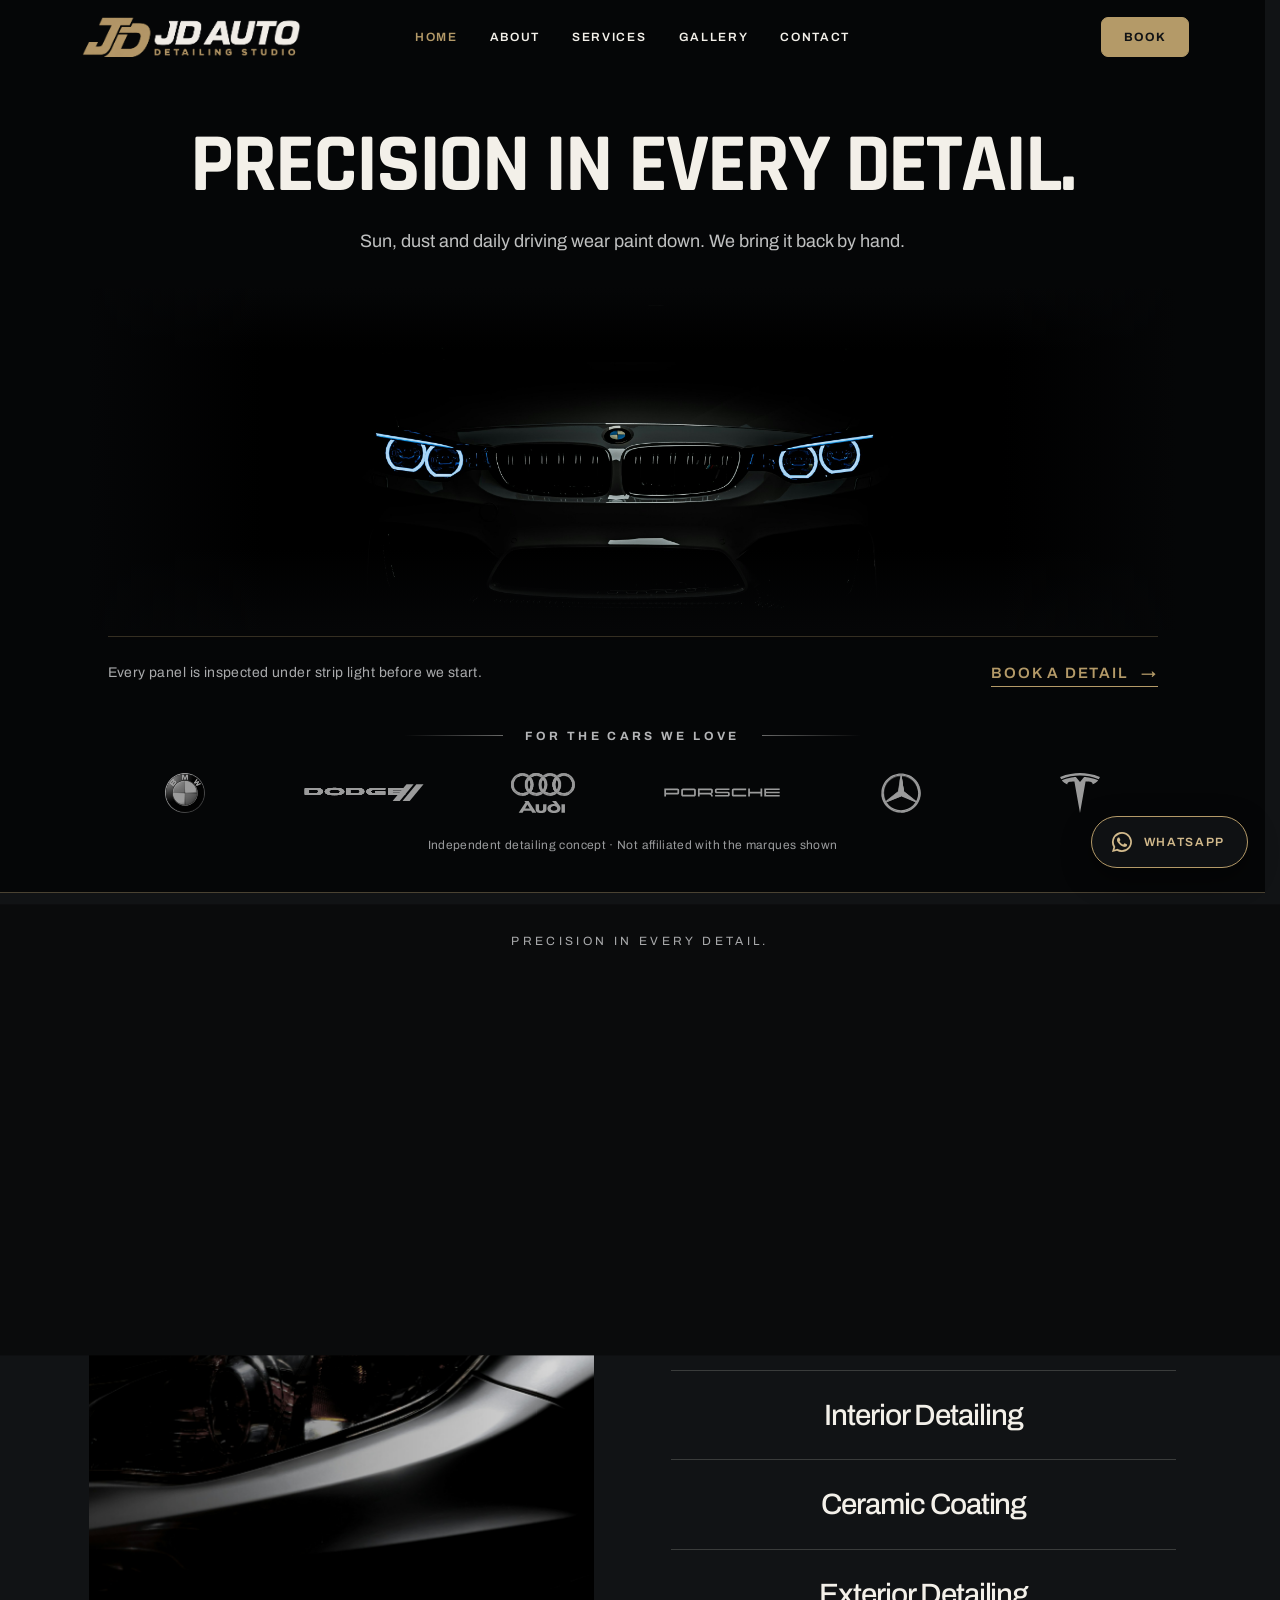
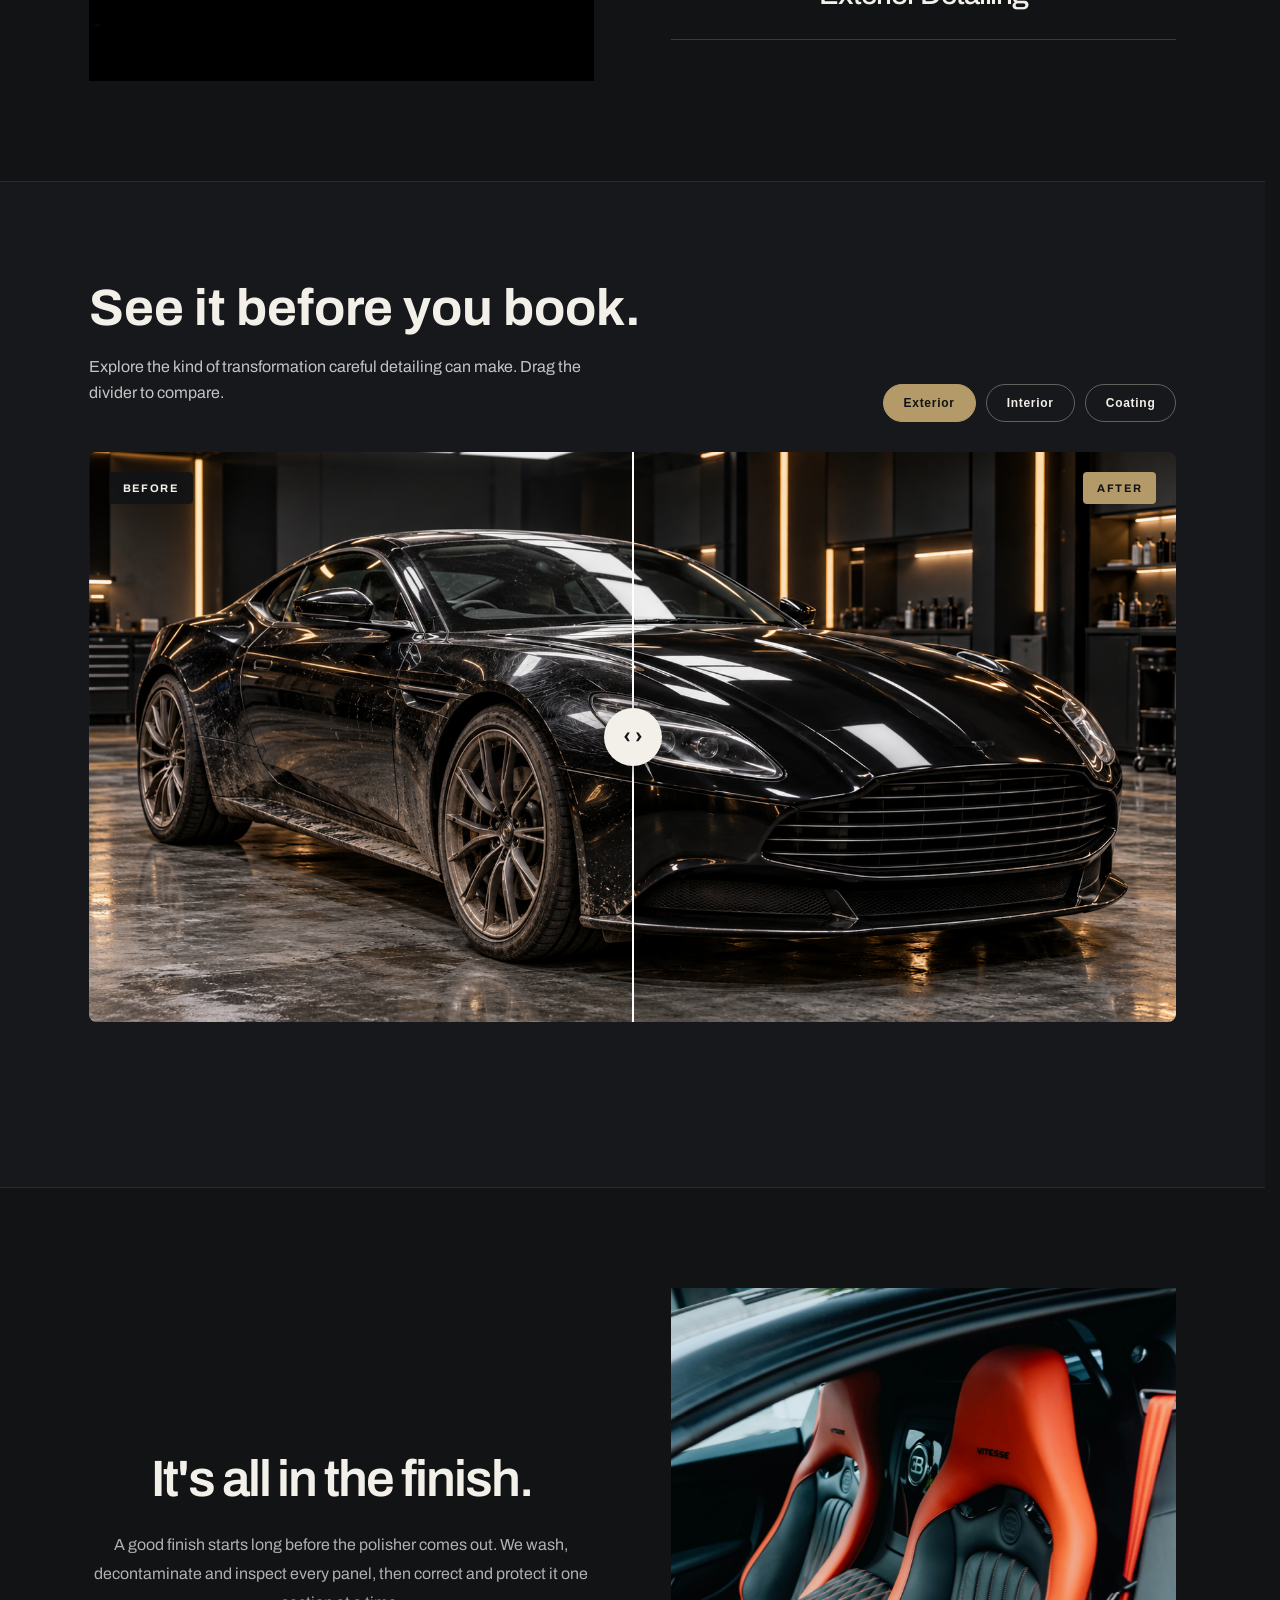
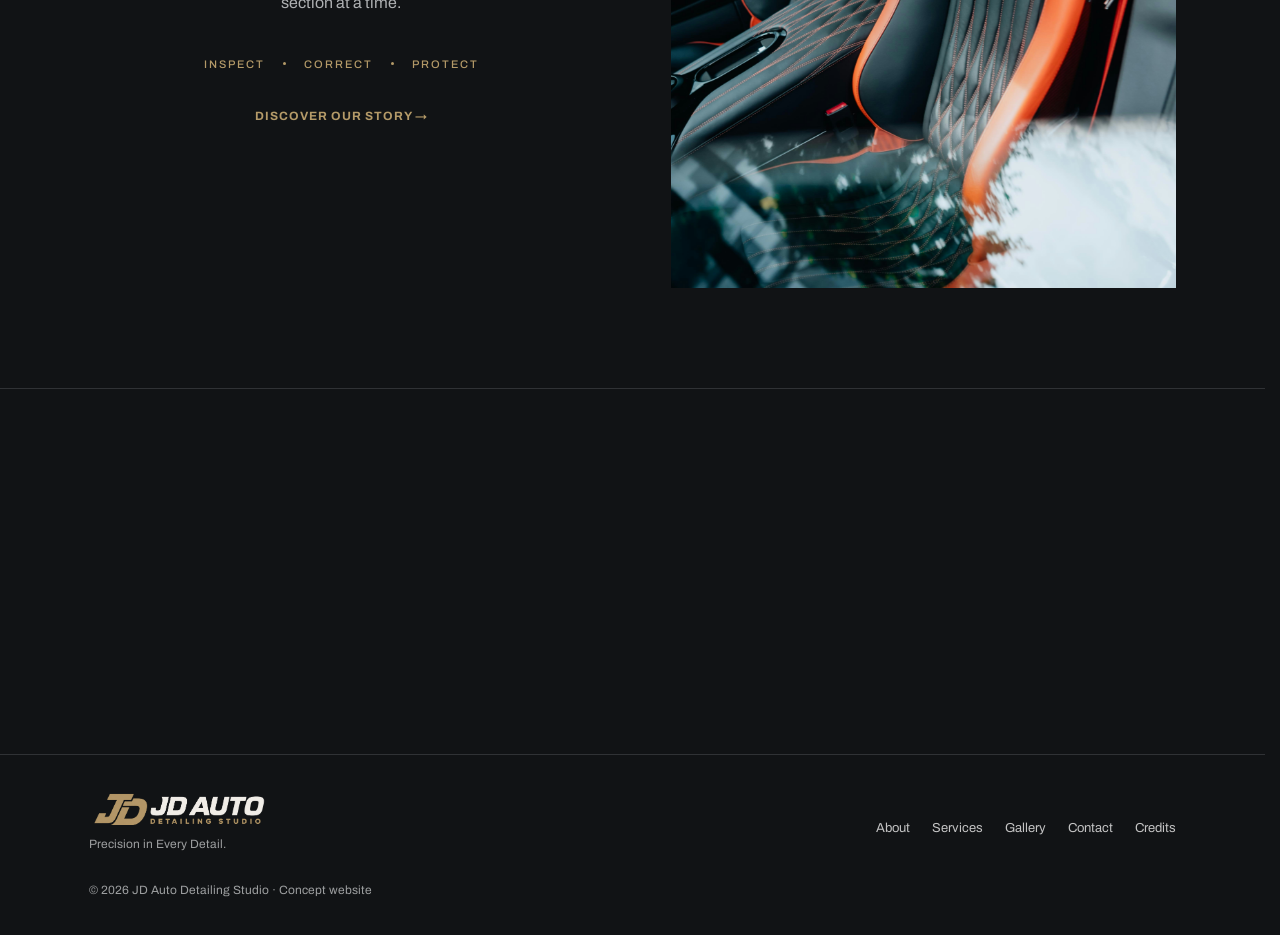
==== commit 26bf5249: "update the Whatsapp placeholder" ====
--- a/index.html
+++ b/index.html
@@ -220,7 +220,7 @@
                 href="pages/contact.html">Contact</a><a href="pages/about.html#credits">Credits</a></div>
         <p class="footer-note">© 2026 JD Auto Detailing Studio · Concept website </p>
     </footer>
-    <a class="wa-float" href="https://wa.me/+35679419933?text=Hi%20JD%20Auto%2C%20I%27d%20like%20to%20ask%20about%20a%20detail." target="_blank" rel="noopener" aria-label="Message JD Auto on WhatsApp">
+    <a class="wa-float" href="https://wa.me/00000000000?text=Hi%20JD%20Auto%2C%20I%27d%20like%20to%20ask%20about%20a%20detail." target="_blank" rel="noopener" aria-label="Message JD Auto on WhatsApp">
     <svg viewBox="0 0 24 24" width="24" height="24" aria-hidden="true" focusable="false"><path fill="currentColor" d="M12 2a10 10 0 0 0-8.6 15.1L2 22l5-1.3A10 10 0 1 0 12 2zm0 18.2a8.2 8.2 0 0 1-4.2-1.15l-.3-.18-3 .78.8-2.9-.2-.3A8.2 8.2 0 1 1 12 20.2zm4.5-6.1c-.25-.12-1.46-.72-1.69-.8-.23-.08-.39-.12-.55.12-.17.25-.64.8-.78.96-.14.17-.29.19-.54.06a6.7 6.7 0 0 1-1.97-1.22 7.4 7.4 0 0 1-1.36-1.69c-.14-.25-.02-.38.1-.5l.37-.43c.12-.14.17-.25.25-.41.08-.17.04-.31-.02-.43-.06-.12-.55-1.33-.76-1.82-.2-.48-.4-.41-.55-.42h-.47c-.17 0-.43.06-.66.31s-.87.85-.87 2.07.89 2.4 1.01 2.57c.12.17 1.75 2.67 4.24 3.74.59.26 1.05.41 1.41.52.6.19 1.13.16 1.56.1.48-.07 1.46-.6 1.67-1.17.2-.58.2-1.07.14-1.17-.06-.1-.23-.17-.48-.29z"/></svg>
     <span>WhatsApp</span>
 </a>
